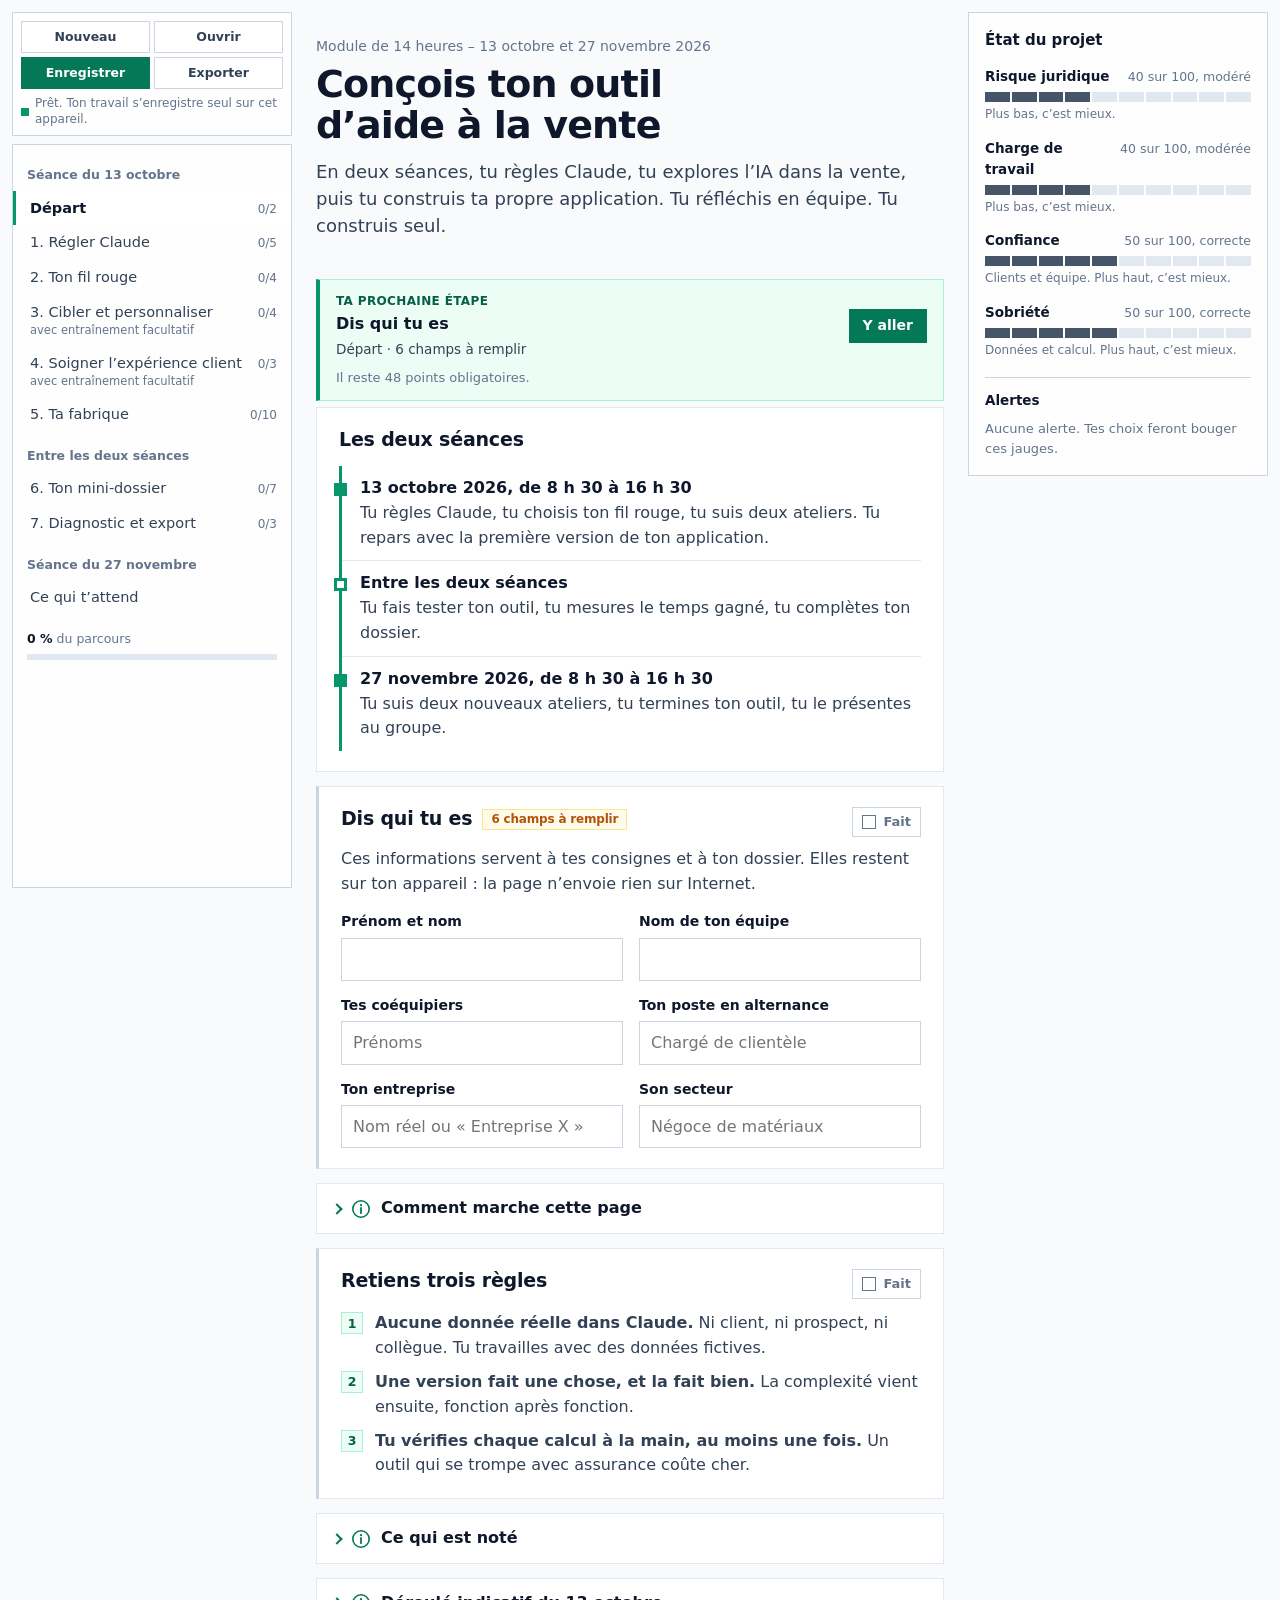
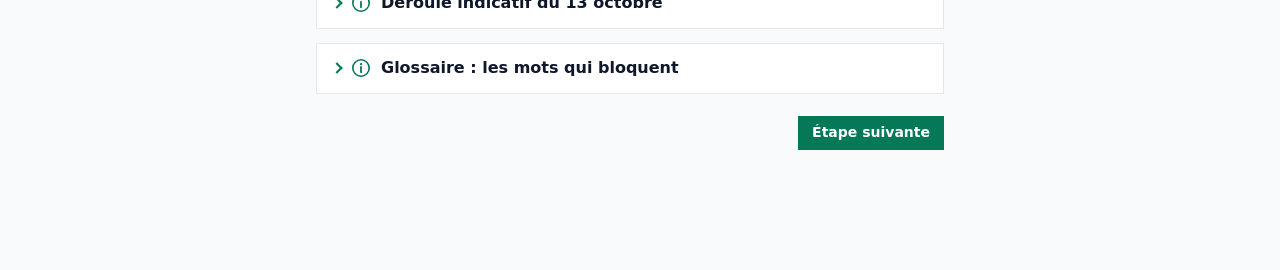
==== atelier-ia-vente/index.html @ 447a0944 "Atelier IA et vente : envoi par e-mail prérempli, dates et remise réglables Co-Authored-By: Claude S" ====
<!DOCTYPE html>
<html lang="fr">
<head>
<meta charset="utf-8">
<meta name="viewport" content="width=device-width, initial-scale=1">
<title>Atelier IA et vente</title>
<meta name="description" content="Parcours guidé de 14 heures : régler Claude, explorer l'IA dans la vente, concevoir son outil d'aide à la vente et son mini-dossier.">
<meta name="robots" content="noindex">
<style>
:root{
  --fond:#F8FAFC; --carte:#FFFFFF; --encre:#0F172A; --texte:#334155; --discret:#64748B;
  --trait:#E2E8F0; --trait-fort:#CBD5E1; --creux:#F1F5F9;
  --accent:#059669; --accent-fonce:#047857; --accent-nuit:#065F46; --accent-pale:#ECFDF5; --accent-trait:#A7F3D0;
  --rouge:#B91C1C; --rouge-pale:#FEF2F2; --rouge-trait:#FECACA;
  --ambre:#B45309; --ambre-pale:#FFFBEB; --ambre-trait:#FDE68A;
  --sans:"Avenir Next","Segoe UI Variable Text","Segoe UI",system-ui,-apple-system,Roboto,"Helvetica Neue",Arial,sans-serif;
  --mono:ui-monospace,"SF Mono","Cascadia Mono",Menlo,Consolas,"Liberation Mono",monospace;
  --nav:280px; --etat:300px;
}
*,*::before,*::after{box-sizing:border-box}
html{-webkit-text-size-adjust:100%;scroll-behavior:auto}
body{margin:0;background:var(--fond);color:var(--texte);font-family:var(--sans);font-size:16px;line-height:1.55}
h1,h2,h3,h4,p,ul,ol,figure{margin:0}
ul,ol{padding:0;list-style:none}
a{color:var(--accent-fonce);text-underline-offset:3px}
a:hover{color:var(--accent-nuit)}
button,input,textarea,select{font:inherit;color:inherit}
:focus-visible{outline:2px solid var(--encre);outline-offset:2px}
[hidden]{display:none!important}

/* Panneaux flottants */
.flottant{background:rgba(255,255,255,.78);-webkit-backdrop-filter:blur(14px) saturate(1.2);backdrop-filter:blur(14px) saturate(1.2);border:1px solid var(--trait-fort)}

/* Barre d'actions, en haut à gauche */
.colonne{position:fixed;z-index:40;top:12px;left:12px;bottom:12px;width:var(--nav);display:flex;flex-direction:column;gap:8px}
.barre{padding:8px}
.barre-actions{display:grid;grid-template-columns:1fr 1fr;gap:4px}
.barre-actions button{height:32px;padding:0 6px;font-size:12.5px;font-weight:600;background:var(--carte);border:1px solid var(--trait-fort);cursor:pointer;white-space:nowrap}
.barre-actions button:hover{border-color:var(--accent);color:var(--accent-nuit)}
.barre-actions button.plein{background:var(--accent-fonce);border-color:var(--accent-fonce);color:#fff}
.barre-actions button.plein:hover{background:var(--accent-nuit);color:#fff}
.barre-etat{display:flex;align-items:center;gap:6px;margin-top:7px;font-size:12px;color:var(--discret);line-height:1.3}
.barre-etat i{flex:none;width:8px;height:8px;background:var(--accent)}
.barre-etat.alerte i{background:var(--ambre)}
.barre-mobile{display:none}

/* Navigation */
.nav{flex:1;min-height:0;overflow:auto;padding:6px 0 12px}
.nav h2{font-size:12.5px;font-weight:600;color:var(--discret);padding:14px 14px 6px}
.nav a{display:flex;align-items:baseline;gap:8px;padding:8px 14px;color:var(--texte);text-decoration:none;font-size:14.5px;line-height:1.3;border-left:3px solid transparent}
.nav a:hover{background:rgba(255,255,255,.9)}
.nav a[aria-current="page"]{background:var(--carte);border-left-color:var(--accent);color:var(--encre);font-weight:600}
.nav a span{flex:1}
.nav a small{flex:none;font-size:12px;color:var(--discret);font-weight:400;font-variant-numeric:tabular-nums}
.nav a.complet small{color:var(--accent-fonce);font-weight:600}
.nav-global{margin:14px 14px 0;font-size:12.5px;color:var(--discret)}
.nav-global b{color:var(--encre)}
.filet{height:6px;background:var(--trait);margin-top:6px}
.filet i{display:block;height:100%;background:var(--accent)}

/* Zone principale */
main{margin:0 calc(var(--etat) + 36px) 0 calc(var(--nav) + 36px);padding:28px 0 120px;min-height:100vh}
.page{max-width:760px;margin:0 auto}
.tete{padding:8px 0 22px}
.tete .seance{font-size:14px;color:var(--discret)}
.tete h1{font-size:clamp(28px,3.4vw,38px);line-height:1.08;letter-spacing:-.022em;font-weight:700;color:var(--encre);margin:6px 0 12px;text-wrap:balance}
.tete .chapo{font-size:18px;line-height:1.5;color:var(--texte);max-width:62ch}

.bloc{background:var(--carte);border:1px solid var(--trait);padding:20px 22px;margin-bottom:14px}
.bloc h2{font-size:19px;line-height:1.25;color:var(--encre);font-weight:650;letter-spacing:-.01em}
.bloc h3{font-size:15.5px;color:var(--encre);font-weight:650;margin-top:18px}
.bloc p{margin-top:10px;max-width:68ch}
.bloc p:first-child{margin-top:0}
.bloc ul.tirets{margin-top:10px}
.bloc ul.tirets li{position:relative;padding-left:22px;margin-top:5px;max-width:66ch}
.bloc ul.tirets li::before{content:"–";position:absolute;left:4px;color:var(--accent-fonce);font-weight:700}
.bloc ol.pas{counter-reset:pas;margin-top:12px}
.bloc ol.pas>li{counter-increment:pas;position:relative;padding-left:34px;margin-top:9px;max-width:66ch}
.bloc ol.pas>li::before{content:counter(pas);position:absolute;left:0;top:1px;width:22px;height:22px;display:grid;place-items:center;font-size:12.5px;font-weight:700;color:var(--accent-nuit);background:var(--accent-pale);border:1px solid var(--accent-trait)}
.note{font-size:14px;color:var(--discret)}
.duree{font-size:13px;color:var(--discret);font-weight:400;margin-left:8px;white-space:nowrap}

/* Étape à cocher */
.etape{border-left:3px solid var(--trait-fort)}
.etape.faite{border-left-color:var(--accent)}
.etape-tete{display:flex;align-items:flex-start;gap:14px;justify-content:space-between}
.fait{flex:none;display:inline-flex;align-items:center;gap:7px;font-size:13px;font-weight:600;color:var(--discret);cursor:pointer;user-select:none;padding:4px 9px;border:1px solid var(--trait-fort);background:var(--carte)}
.fait input{appearance:none;-webkit-appearance:none;width:14px;height:14px;margin:0;border:1.5px solid var(--discret);background:#fff;display:grid;place-items:center;cursor:pointer}
.fait input:checked{background:var(--accent-fonce);border-color:var(--accent-fonce)}
.fait input:checked::after{content:"";width:8px;height:4px;border-left:2px solid #fff;border-bottom:2px solid #fff;transform:rotate(-45deg) translateY(-1px)}
.etape.faite .fait{color:var(--accent-nuit);border-color:var(--accent-trait);background:var(--accent-pale)}

/* Repère */
.repere{background:var(--accent-pale);border:1px solid var(--accent-trait);border-left:3px solid var(--accent)}
.repere h2{font-size:16.5px}
.repere .verif{font-size:13px;color:var(--accent-nuit);margin-top:12px}
.sources{margin-top:12px;font-size:14px}
.sources li{margin-top:4px;padding-left:22px;position:relative}
.sources li::before{content:"↗";position:absolute;left:3px;color:var(--accent-fonce)}

/* Champs */
.champs{display:grid;grid-template-columns:1fr 1fr;gap:14px 16px;margin-top:14px}
.champ{display:flex;flex-direction:column;gap:5px;min-width:0}
.champ.large{grid-column:1/-1}
.champ>span.l{font-size:14px;font-weight:600;color:var(--encre)}
.champ>span.l em{font-style:normal;font-weight:400;color:var(--discret)}
.champ .aide{font-size:13px;color:var(--discret);line-height:1.4}
.champ input[type=text],.champ input[type=number],.champ input[type=date],.champ textarea,.champ select{width:100%;padding:9px 11px;border:1px solid var(--trait-fort);background:#fff;border-radius:0;line-height:1.45}
.champ textarea{resize:vertical;min-height:72px}
.champ input:focus,.champ textarea:focus,.champ select:focus{outline:2px solid var(--accent);outline-offset:0;border-color:var(--accent)}
.coches{display:grid;gap:6px;margin-top:12px}
.coche{display:flex;gap:10px;align-items:flex-start;font-size:15px;cursor:pointer}
.coche input{margin:4px 0 0;width:16px;height:16px;accent-color:var(--accent-fonce);flex:none}

/* Consigne à copier */
.consigne{margin-top:14px;border:1px solid var(--trait-fort);background:var(--creux)}
.consigne-tete{display:flex;align-items:center;justify-content:space-between;gap:12px;padding:8px 8px 8px 14px;border-bottom:1px solid var(--trait-fort);background:#fff}
.consigne-tete b{font-size:14px;color:var(--encre)}
.consigne pre{margin:0;padding:14px;font-family:var(--mono);font-size:13px;line-height:1.55;white-space:pre-wrap;overflow-wrap:anywhere;max-height:420px;overflow:auto;color:var(--encre)}
.consigne pre .vide{color:var(--ambre);background:var(--ambre-pale)}

.btn{display:inline-flex;align-items:center;justify-content:center;gap:6px;height:34px;padding:0 13px;font-size:14px;font-weight:600;background:var(--carte);border:1px solid var(--trait-fort);cursor:pointer;text-decoration:none;color:var(--encre);white-space:nowrap}
.btn:hover{border-color:var(--accent);color:var(--accent-nuit)}
.btn.plein{background:var(--accent-fonce);border-color:var(--accent-fonce);color:#fff}
.btn.plein:hover{background:var(--accent-nuit);color:#fff}
.btn.ok{background:var(--accent-pale);border-color:var(--accent);color:var(--accent-nuit)}
.actions{display:flex;flex-wrap:wrap;gap:8px;margin-top:14px}

/* Décision */
.decision{border-top:3px solid var(--encre)}
.decision .q{font-size:19px;font-weight:650;color:var(--encre);line-height:1.25;letter-spacing:-.01em}
.decision .genre{font-size:13px;color:var(--discret);margin-bottom:4px}
.options{display:grid;gap:8px;margin-top:14px}
.option{display:flex;gap:11px;align-items:flex-start;padding:12px 14px;border:1px solid var(--trait-fort);background:#fff;cursor:pointer}
.option:hover{border-color:var(--accent)}
.option input{margin:4px 0 0;accent-color:var(--accent-fonce);width:16px;height:16px;flex:none}
.option.choisi{border-color:var(--accent);background:var(--accent-pale);box-shadow:inset 3px 0 0 var(--accent)}
.suite{margin-top:14px;padding:12px 14px;background:var(--creux);border-left:3px solid var(--encre)}
.suite.grave{background:var(--rouge-pale);border-left-color:var(--rouge);color:#7F1D1D}
.effets{display:flex;flex-wrap:wrap;gap:6px;margin-top:10px}
.effet{font-size:12.5px;font-weight:600;padding:2px 8px;border:1px solid var(--trait-fort);background:#fff;font-variant-numeric:tabular-nums}
.effet.bon{border-color:var(--accent-trait);color:var(--accent-nuit);background:var(--accent-pale)}
.effet.mauvais{border-color:var(--rouge-trait);color:var(--rouge);background:var(--rouge-pale)}

/* Scène */
.scene{background:var(--encre);border-color:var(--encre);color:#CBD5E1}
.scene .genre{font-size:13px;color:#94A3B8}
.scene h2{color:#fff;font-size:21px;margin-top:2px}
.scene p{color:#E2E8F0;font-size:16.5px}
.scene .reps{display:grid;gap:8px;margin-top:16px}
.scene .rep{text-align:left;padding:11px 14px;background:transparent;border:1px solid #475569;color:#F1F5F9;cursor:pointer;line-height:1.4}
.scene .rep:hover{border-color:#6EE7B7}
.scene .rep.choisi{background:var(--accent-fonce);border-color:var(--accent-fonce);color:#fff}
.scene .suite{background:#1E293B;border-left-color:#6EE7B7;color:#E2E8F0}
.scene .effet{background:#1E293B;border-color:#475569;color:#E2E8F0}
.scene .effet.bon{color:#6EE7B7;border-color:#065F46;background:#1E293B}
.scene .effet.mauvais{color:#FCA5A5;border-color:#7F1D1D;background:#1E293B}
.scene .verrou{color:#94A3B8;font-size:15px}
.scene .champ>span.l{color:#fff}
.scene .champ textarea{background:#fff;color:var(--encre)}
.scene :focus-visible{outline-color:#6EE7B7}

/* Schéma */
.schema{margin-top:14px;border:1px solid var(--trait-fort);background:#fff}
.schema svg{display:block;width:100%;height:auto;background:var(--fond)}
.schema img{display:block;width:100%;height:auto;border-top:1px solid var(--trait-fort)}
.schema figcaption{padding:12px 14px;border-top:1px solid var(--trait-fort);font-size:14.5px}
.schema figcaption ol{counter-reset:leg}
.schema figcaption li{counter-increment:leg;position:relative;padding-left:30px;margin-top:5px}
.schema figcaption li::before{content:counter(leg);position:absolute;left:0;top:1px;width:20px;height:20px;border-radius:50%;display:grid;place-items:center;background:var(--accent-fonce);color:#fff;font-size:12px;font-weight:700}
.schema figcaption .note{margin-top:9px}

/* Tableaux */
.tab{width:100%;border-collapse:collapse;margin-top:14px;font-size:14px}
.tab th{text-align:left;font-weight:600;color:var(--encre);padding:7px 8px;border-bottom:2px solid var(--encre);vertical-align:bottom;line-height:1.25}
.tab td{padding:6px 6px;border-bottom:1px solid var(--trait);vertical-align:top}
.tab td input,.tab td textarea,.tab td select{width:100%;padding:7px 8px;border:1px solid var(--trait-fort);background:#fff;border-radius:0;font-size:14px;line-height:1.4}
.tab td textarea{resize:vertical;min-height:54px}
.tab.donnees{font-family:var(--mono);font-size:12px}
.tab.donnees th{font-weight:600;border-bottom-width:1px}
.defile{overflow-x:auto}

/* Idées */
.idees{display:grid;grid-template-columns:1fr 1fr;gap:10px;margin-top:14px}
.idee{border:1px solid var(--trait-fort);padding:14px;background:#fff;display:flex;flex-direction:column;gap:6px}
.idee.choisie{border-color:var(--accent);box-shadow:inset 0 3px 0 var(--accent)}
.idee .fam{font-size:12.5px;color:var(--discret)}
.idee h3{margin:0;font-size:16px}
.idee p{margin:0;font-size:14px;line-height:1.45}
.idee .niv{display:flex;gap:3px;align-items:center;font-size:12.5px;color:var(--discret)}
.idee .niv i{width:14px;height:6px;background:var(--trait)}
.idee .niv i.on{background:var(--accent)}
.idee .btn{align-self:flex-start;margin-top:auto}

/* Parcours des deux séances */
.parcours{margin-top:14px;border-left:3px solid var(--accent)}
.parcours li{padding:10px 0 10px 18px;border-bottom:1px solid var(--trait);position:relative}
.parcours li:last-child{border-bottom:0}
.parcours li::before{content:"";position:absolute;left:-8px;top:17px;width:13px;height:13px;background:var(--accent)}
.parcours li.entre::before{background:#fff;border:3px solid var(--accent)}
.parcours b{display:block;color:var(--encre)}

/* Résultats chiffrés */
.resultats{display:grid;grid-template-columns:repeat(3,1fr);gap:0;margin-top:14px;border:1px solid var(--trait-fort)}
.resultats div{padding:12px 14px;border-right:1px solid var(--trait);border-bottom:1px solid var(--trait);background:#fff}
.resultats div:nth-child(3n){border-right:0}
.resultats dt{font-size:13px;color:var(--discret);line-height:1.3}
.resultats dd{margin:4px 0 0;font-size:22px;font-weight:700;color:var(--encre);letter-spacing:-.01em;font-variant-numeric:tabular-nums}
.resultats dd.neg{color:var(--rouge)}
.resultats dd small{font-size:13px;font-weight:400;color:var(--discret)}

/* État du projet */
.etat{position:fixed;z-index:30;top:12px;right:12px;width:var(--etat);max-height:calc(100vh - 24px);overflow:auto;padding:16px}
.etat h2{font-size:15px;color:var(--encre);font-weight:700;display:flex;justify-content:space-between;align-items:center}
.etat h2 button{display:none}
.jauge{margin-top:14px}
.jauge-l{display:flex;justify-content:space-between;align-items:baseline;gap:8px;font-size:13.5px}
.jauge-l b{color:var(--encre);font-weight:650}
.jauge-l span{color:var(--discret);font-size:12.5px;font-variant-numeric:tabular-nums;white-space:nowrap}
.seg{display:grid;grid-template-columns:repeat(10,1fr);gap:2px;margin-top:5px}
.seg i{height:10px;background:var(--trait)}
.seg.vert i.on{background:var(--accent)}
.seg.neutre i.on{background:#475569}
.seg.ambre i.on{background:#D97706}
.seg.rouge i.on{background:var(--rouge)}
.jauge small{display:block;font-size:12px;color:var(--discret);margin-top:3px}
.etat h3{font-size:13.5px;color:var(--encre);margin-top:18px;padding-top:12px;border-top:1px solid var(--trait-fort)}
.alertes{margin-top:8px;display:grid;gap:6px}
.alerte{display:block;font-size:13px;line-height:1.4;padding:8px 10px;border:1px solid var(--trait-fort);border-left-width:3px;background:#fff;text-decoration:none;color:var(--texte)}
.alerte.rouge{border-color:var(--rouge-trait);border-left-color:var(--rouge);background:var(--rouge-pale);color:#7F1D1D}
.alerte.orange{border-color:var(--ambre-trait);border-left-color:var(--ambre);background:var(--ambre-pale);color:#78350F}
.alerte.info{border-left-color:var(--discret)}
a.alerte:hover{border-color:var(--encre)}
.calme{font-size:13px;color:var(--discret);margin-top:8px}
.bouton-etat{display:none}

/* Pied de chapitre */
.pied{display:flex;justify-content:space-between;gap:10px;margin-top:22px}

/* Rappel, message bref, dialogue */
.rappel{position:fixed;z-index:50;left:50%;bottom:16px;transform:translateX(-50%);width:min(620px,calc(100vw - 24px));padding:12px 14px;display:flex;gap:12px;align-items:center;justify-content:space-between;border-color:var(--ambre);font-size:14.5px;color:var(--encre)}
.rappel div{display:flex;gap:6px;flex:none}
.bref{position:fixed;z-index:60;left:50%;bottom:76px;transform:translateX(-50%);background:var(--encre);color:#fff;padding:8px 14px;font-size:14px;font-weight:600}
dialog{border:1px solid var(--encre);padding:0;width:min(480px,calc(100vw - 32px));border-radius:0;color:var(--texte)}
dialog::backdrop{background:rgba(15,23,42,.45);-webkit-backdrop-filter:blur(3px);backdrop-filter:blur(3px)}
dialog form{padding:22px}
dialog h2{font-size:19px;color:var(--encre)}
dialog p{margin-top:10px}
dialog .actions{justify-content:flex-end;margin-top:20px}

/* Aperçu du dossier */
.dossier{background:#fff;color:var(--encre);font-size:14.5px;line-height:1.5}
.dossier .couv{border-bottom:3px solid var(--encre);padding-bottom:14px;margin-bottom:18px}
.dossier .couv h1{font-size:26px;line-height:1.15;letter-spacing:-.015em;margin:4px 0 8px}
.dossier .couv p{margin:2px 0;color:var(--texte)}
.dossier h2{font-size:17px;margin:22px 0 8px;padding-top:10px;border-top:1px solid var(--trait-fort);color:var(--encre)}
.dossier h3{font-size:14.5px;margin:12px 0 2px;color:var(--encre)}
.dossier p{margin:3px 0;max-width:none;white-space:pre-wrap;overflow-wrap:anywhere}
.dossier .vide{color:var(--ambre);font-style:italic}
.dossier dl{margin:6px 0;display:grid;grid-template-columns:minmax(150px,32%) 1fr;gap:3px 14px}
.dossier dt{color:var(--discret)}
.dossier dd{margin:0;white-space:pre-wrap;overflow-wrap:anywhere}
.dossier table{width:100%;border-collapse:collapse;margin:8px 0;font-size:13.5px}
.dossier th,.dossier td{border:1px solid var(--trait-fort);padding:5px 7px;text-align:left;vertical-align:top;white-space:pre-wrap}
.dossier th{background:var(--creux)}
.dossier .jauges{break-inside:avoid}
.dossier .jg{display:grid;grid-template-columns:150px 1fr 110px;gap:10px;align-items:center;margin:4px 0}
.dossier .jg .seg{margin:0}
.dossier ul{margin:6px 0}
.dossier ul li{padding-left:18px;position:relative;margin:3px 0}
.dossier ul li::before{content:"–";position:absolute;left:2px}
.dossier pre{font-family:var(--mono);font-size:12px;white-space:pre-wrap;overflow-wrap:anywhere;background:var(--creux);padding:10px;margin:6px 0;border:1px solid var(--trait)}
#impression{display:none}

/* Écrans moyens : l'état devient un volet */
@media (max-width:1239px){
  main{margin-right:24px}
  .etat{display:none;box-shadow:0 12px 40px rgba(15,23,42,.18)}
  .etat.ouvert{display:block}
  .etat h2 button{display:inline-flex}
  .bouton-etat{display:flex;position:fixed;z-index:29;right:12px;top:12px;align-items:center;gap:8px;height:40px;padding:0 12px;font-size:13.5px;font-weight:600;cursor:pointer;color:var(--encre)}
  .bouton-etat .pastilles{display:flex;gap:3px}
  .bouton-etat .pastilles i{width:8px;height:14px;background:var(--accent)}
  .bouton-etat .pastilles i.neutre{background:#475569}
  .bouton-etat .pastilles i.ambre{background:#D97706}
  .bouton-etat .pastilles i.rouge{background:var(--rouge)}
  .page{padding-top:44px}
}
/* Petits écrans : la navigation devient un volet */
@media (max-width:899px){
  main{margin:0;padding:112px 16px 120px}
  .page{padding-top:0}
  .colonne{top:0;left:0;right:0;bottom:auto;width:auto;gap:0}
  .barre{border-width:0 0 1px;padding:8px 12px}
  .barre-actions{grid-template-columns:repeat(4,1fr)}
  .barre-mobile{display:flex;gap:4px;margin-top:6px}
  .barre-mobile button{flex:1;height:32px;font-size:13px;font-weight:600;background:var(--carte);border:1px solid var(--trait-fort);cursor:pointer}
  .barre-etat{display:none}
  .bouton-etat{display:none}
  .nav{display:none;position:fixed;top:87px;left:0;right:0;bottom:0;border-width:0;background:rgba(255,255,255,.97)}
  .nav.ouvert{display:block}
  .etat{top:87px;right:0;left:0;width:auto;max-height:calc(100vh - 87px);border-width:0 0 1px;background:rgba(255,255,255,.97)}
  .champs,.idees{grid-template-columns:1fr}
  .resultats{grid-template-columns:1fr 1fr}
  .resultats div:nth-child(3n){border-right:1px solid var(--trait)}
  .resultats div:nth-child(2n){border-right:0}
  .bloc{padding:16px}
  .etape-tete{flex-direction:column;gap:10px}
  .tab.large-mobile{min-width:640px}
}
@media (prefers-reduced-motion:no-preference){
  .btn,.option,.rep,.nav a{transition:border-color .12s,background-color .12s}
}

/* Impression : seul le dossier sort */
@page{size:A4;margin:16mm 15mm}
@media print{
  html,body{background:#fff}
  body>*:not(#impression){display:none!important}
  #impression{display:block}
  .dossier{font-size:10.5pt}
  .dossier h2{break-after:avoid}
  .dossier h3{break-after:avoid}
  .dossier table,.dossier .jg,.dossier dl>*{break-inside:avoid}
  .seg i,.dossier th{-webkit-print-color-adjust:exact;print-color-adjust:exact}
}

/* Dépôt de fichiers */
.depot{display:flex;flex-direction:column;align-items:center;justify-content:center;gap:4px;margin-top:14px;padding:26px 16px;border:2px dashed var(--accent-trait);background:var(--accent-pale);color:var(--accent-nuit);text-align:center;cursor:pointer}
.depot span{font-size:14px;color:var(--texte)}
.depot:hover,.depot:focus-visible,.depot.survol{border-color:var(--accent);background:#D1FAE5;outline:none}
.depot-resultat{margin-top:12px}
.depot-bilan{margin:0 0 8px}
.alerte-depot{margin:8px 0;padding:9px 12px;border:1px solid var(--ambre-trait);background:var(--ambre-pale);color:var(--ambre);font-weight:600;font-size:14px}
#depose{position:fixed;inset:0;z-index:70;display:flex;align-items:center;justify-content:center;background:rgba(248,250,252,.78);-webkit-backdrop-filter:blur(4px);backdrop-filter:blur(4px);pointer-events:none}
#depose[hidden]{display:none}
#depose>div{display:flex;flex-direction:column;gap:6px;text-align:center;padding:34px 40px;border:2px dashed var(--accent);background:#fff;box-shadow:0 12px 36px rgba(15,23,42,.14);max-width:90vw}
#depose b{font-size:20px;color:var(--accent-nuit)}
#depose span{color:var(--texte)}
@media print{#depose,.depot,.depot-resultat{display:none!important}}
.idee .actions{margin-top:auto}
.idee .actions .btn{margin-top:0}
.idee .btn[disabled]{opacity:1;cursor:default}

/* Obligatoire et facultatif */
.statut{display:inline-block;margin-left:10px;padding:2px 8px;border:1px solid;font-size:12px;font-weight:700;letter-spacing:.01em;white-space:nowrap;vertical-align:middle}
.statut.obligatoire{background:var(--accent-pale);border-color:var(--accent-trait);color:var(--accent-nuit)}
.statut.facultatif{background:var(--creux);border-color:var(--trait-fort);color:var(--discret)}
.partie{margin-top:22px;padding:12px 16px;border-left:4px solid}
.partie h2{margin:6px 0 4px;font-size:19px}
.partie p{margin:0}
.partie .statut{margin-left:0}
.partie.obligatoire{border-color:var(--accent);background:var(--accent-pale)}
.partie.facultatif{border-color:var(--trait-fort);background:var(--creux)}
.bloc.entrainement{border-style:dashed}
@media print{.statut,.partie{display:none!important}}

/* Aide repliable */
details.aide{padding:0}
details.aide>summary{display:flex;align-items:center;gap:10px;padding:12px 16px;cursor:pointer;list-style:none;font-weight:700;font-size:16px;color:var(--encre)}
details.aide>summary::-webkit-details-marker{display:none}
details.aide>summary::before{content:"";flex:none;width:8px;height:8px;border-right:2px solid var(--accent-fonce);border-bottom:2px solid var(--accent-fonce);transform:rotate(-45deg);transition:transform .12s}
details.aide[open]>summary::before{transform:rotate(45deg)}
details.aide>summary:hover{background:var(--creux)}
details.aide>summary:focus-visible{outline:2px solid var(--accent);outline-offset:-2px}
.aide-corps{padding:2px 16px 16px}
.aide-corps>:first-child{margin-top:0}
details.aide-schema{margin-top:14px;border:1px solid var(--trait-fort);background:#fff}
details.aide-schema>summary{font-size:15px}
details.aide-schema .schema{margin:0;padding:0 16px 16px}

details.aide .picto{flex:none;color:var(--accent-fonce)}
@media print{details.aide .picto{display:none}}

/* Prochaine étape, compteurs, glossaire, étiquette de menu */
.prochaine{display:flex;flex-wrap:wrap;align-items:center;gap:8px 16px;margin:18px 0 6px;padding:12px 16px;border:1px solid var(--accent-trait);border-left:4px solid var(--accent);background:var(--accent-pale)}
.prochaine>div{flex:1 1 280px;display:flex;flex-direction:column;gap:2px;min-width:0}
.prochaine .lib{font-size:12px;font-weight:700;letter-spacing:.03em;text-transform:uppercase;color:var(--accent-nuit)}
.prochaine b{font-size:16px;color:var(--encre);overflow-wrap:anywhere}
.prochaine .ou{font-size:13.5px;color:var(--texte)}
.prochaine .reste{flex-basis:100%;font-size:13px;color:var(--discret)}
.prochaine:empty{display:none}
.compteur{display:inline-block;margin-left:10px;padding:2px 8px;border:1px solid;font-size:12px;font-weight:700;white-space:nowrap;vertical-align:middle}
.compteur.reste{color:var(--ambre);background:var(--ambre-pale);border-color:var(--ambre-trait)}
.compteur.ok{color:var(--accent-nuit);background:var(--accent-pale);border-color:var(--accent-trait)}
.glossaire{margin:0}
.glossaire dt{margin-top:12px;font-weight:700;color:var(--encre)}
.glossaire dt:first-child{margin-top:0}
.glossaire dd{margin:2px 0 0}
.nav-tag{display:block;margin-top:1px;font-style:normal;font-size:11.5px;font-weight:400;color:var(--discret)}
.etape,.decision,.scene,[data-champ]{scroll-margin-top:24px}
@keyframes clignote{from{background:var(--accent-pale)}to{background:transparent}}
.flash{animation:clignote 1.6s ease-out}
@media (prefers-reduced-motion:reduce){.flash{animation:none}}
@media print{.prochaine,.compteur{display:none!important}}

</style>
</head>
<body>

<div class="colonne">
<div class="barre flottant" role="toolbar" aria-label="Fichier de projet">
  <div class="barre-actions">
    <button type="button" data-action="nouveau" title="Nouveau projet (Alt + N)">Nouveau</button>
    <button type="button" data-action="ouvrir" title="Ouvrir un fichier de projet (Alt + O)">Ouvrir</button>
    <button type="button" data-action="enregistrer" class="plein" title="Enregistrer le fichier de projet (Ctrl + S ou ⌘ S)">Enregistrer</button>
    <button type="button" data-action="exporter" title="Exporter le dossier en PDF (Ctrl + E ou ⌘ E)">Exporter</button>
  </div>
  <div class="barre-etat" id="barre-etat" aria-live="polite"><i></i><span>Prêt</span></div>
  <div class="barre-mobile">
    <button type="button" data-action="volet-nav" aria-controls="nav" aria-expanded="false">Étapes</button>
    <button type="button" data-action="volet-etat" aria-controls="etat" aria-expanded="false">État du projet</button>
  </div>
</div>

<nav class="nav flottant" id="nav" aria-label="Étapes du parcours"></nav>
</div>

<main id="main" tabindex="-1"><div class="page" id="page"></div></main>

<button type="button" class="bouton-etat flottant" data-action="volet-etat" aria-controls="etat" aria-expanded="false">
  <span class="pastilles" id="pastilles"></span>État du projet
</button>
<aside class="etat flottant" id="etat" aria-label="État du projet"></aside>

<div class="rappel flottant" id="rappel" hidden role="status">
  <span id="rappel-texte">Enregistre ton fichier de projet avant de fermer. Le navigateur peut tout perdre.</span>
  <div>
    <button type="button" class="btn plein" data-action="enregistrer">Enregistrer</button>
    <button type="button" class="btn" data-action="copie-faite" id="rappel-fait" hidden>Copie faite</button>
    <button type="button" class="btn" data-action="plus-tard">Plus tard</button>
  </div>
</div>
<div class="bref" id="bref" hidden role="status"></div>

<dialog id="dlg" aria-labelledby="dlg-t">
  <form method="dialog">
    <h2 id="dlg-t"></h2>
    <p id="dlg-p"></p>
    <div class="actions">
      <button class="btn" value="non" id="dlg-non">Annuler</button>
      <button class="btn plein" value="oui" id="dlg-oui">Continuer</button>
    </div>
  </form>
</dialog>

<input type="file" id="fichier" accept=".json,application/json" hidden>
<input type="file" id="fichier-donnees" accept=".csv,.txt,.xlsx,.xls" hidden>
<div id="depose" hidden aria-hidden="true"><div><b>Dépose ton fichier de projet</b><span>Il remplace le travail affiché, après confirmation.</span></div></div>
<div id="impression" class="dossier"></div>

<script>
(function () {
'use strict';
/* ───────── Données du parcours ───────── */
const APP = { id: 'atelier-ia-vente', version: 1 };
const CLE = 'atelier-ia-vente-v1';

/* ───────── RÉGLAGES DE LA SESSION : seul bloc à modifier chaque année ─────────
   Dates au format AAAA-MM-JJ. Tous les textes de l'application s'en déduisent.
   remise : 'e-mail' (bouton qui ouvre la messagerie) ou 'LMS' (l'étudiant dépose le PDF sur la plateforme).
   Attention : les repères juridiques datés (articles, calendriers, règlements) ne se mettent pas à jour tout seuls.
   Relis-les, puis change verifieLe. */
const CONFIG = {
  seance1: '2026-10-13',
  seance2: '2026-11-27',
  horaire: '8 h 30 à 16 h 30',
  verifieLe: '2026-10-12',
  formateurMail: 'pierrick.briand@gmail.com',
  remise: 'e-mail',
  module: 'Stratégies avancées d\'utilisation de l\'IA dans les métiers de la vente'
};
const MOIS_CFG = ['janvier', 'février', 'mars', 'avril', 'mai', 'juin', 'juillet', 'août', 'septembre', 'octobre', 'novembre', 'décembre'];
const dCfg = iso => { const [a, m, j] = iso.split('-').map(Number); return { a, m: m - 1, j }; };
const jourCfg = j => (j === 1 ? '1er' : String(j));
const dJM = iso => { const d = dCfg(iso); return jourCfg(d.j) + ' ' + MOIS_CFG[d.m]; };
const dLong = iso => { const d = dCfg(iso); return jourCfg(d.j) + ' ' + MOIS_CFG[d.m] + ' ' + d.a; };
const decaler = (iso, jours) => { const d = dCfg(iso); return new Date(Date.UTC(d.a, d.m, d.j + jours)); };
const dJMdepuis = (iso, jours) => { const d = decaler(iso, jours); return jourCfg(d.getUTCDate()) + ' ' + MOIS_CFG[d.getUTCMonth()]; };
const S1 = dJM(CONFIG.seance1), S2 = dJM(CONFIG.seance2);
const S1L = dLong(CONFIG.seance1), S2L = dLong(CONFIG.seance2);
const PAR_MAIL = CONFIG.remise !== 'LMS';
const VERIFIE_LE = dLong(CONFIG.verifieLe);

const SOURCES = {
  ia_ce: { t: `Commission européenne – Législation sur l'IA et calendrier d'application`, u: 'https://digital-strategy.ec.europa.eu/fr/policies/regulatory-framework-ai' },
  ia_texte: { t: `Règlement (UE) 2024/1689 sur l'intelligence artificielle – texte officiel`, u: 'https://eur-lex.europa.eu/legal-content/FR/TXT/?uri=OJ:L_202401689' },
  ia_omnibus: { t: `Règlement (UE) 2026/1744 – calendrier modifié`, u: 'https://eur-lex.europa.eu/legal-content/FR/TXT/?uri=OJ:L_202601744' },
  cnil_profilage: { t: `CNIL – Profilage et décision entièrement automatisée`, u: 'https://www.cnil.fr/fr/profilage-et-decision-entierement-automatisee' },
  cnil_prospection: { t: `CNIL – La prospection commerciale par courrier électronique, SMS-MMS et automate d'appel`, u: 'https://www.cnil.fr/fr/la-prospection-commerciale-par-courrier-electronique-sms-mms-et-automate-dappel' },
  cnil_tel: { t: `CNIL – La prospection commerciale par téléphone`, u: 'https://www.cnil.fr/fr/prospection-commerciale-par-telephone-hors-automate-dappel-quelles-sont-les-regles' },
  dgccrf: { t: `DGCCRF – Démarchage téléphonique : les règles pour les professionnels`, u: 'https://www.economie.gouv.fr/dgccrf/les-fiches-pratiques/demarchage-telephonique-professionnels-mettez-vous-en-conformite-avec-la-reglementation' },
  rgpd: { t: `CNIL – Texte du RGPD, article par article`, u: 'https://www.cnil.fr/fr/reglement-europeen-protection-donnees' },
  cnil_debut: { t: `CNIL – RGPD : par où commencer`, u: 'https://www.cnil.fr/fr/me-mettre-en-conformite/rgpd-par-ou-commencer' },
  cnil_ia: { t: `CNIL – Intelligence artificielle`, u: 'https://www.cnil.fr/fr/technologies/intelligence-artificielle-ia' },
  claude_limites: { t: `Aide de Claude – bien utiliser ses limites d'usage (en anglais)`, u: 'https://support.claude.com/en/articles/9797557' },
  cnil_reutilisation: { t: `CNIL – La réutilisation des données publiquement accessibles en ligne à des fins de démarchage commercial`, u: 'https://www.cnil.fr/fr/la-reutilisation-des-donnees-publiquement-accessibles-en-ligne-des-fins-de-demarchage-commercial' },
  cnil_generative: { t: `CNIL – Questions-réponses sur l'utilisation d'un système d'IA générative`, u: 'https://www.cnil.fr/fr/les-questions-reponses-de-la-cnil-sur-lutilisation-dun-systeme-dia-generative' },
  cnil_information: { t: `CNIL – Comment informer les personnes et assurer la transparence`, u: 'https://www.cnil.fr/fr/conformite-rgpd-information-des-personnes-et-transparence' },
  secret: { t: `Légifrance – Code de commerce, protection du secret des affaires (articles L151-1 et suivants)`, u: 'https://www.legifrance.gouv.fr/codes/section_lc/LEGITEXT000005634379/LEGISCTA000037266547/' },
  claude_projets: { t: `Aide de Claude – créer et gérer des projets (en anglais)`, u: 'https://support.claude.com/en/articles/9519177' }
};

const OUTILS = {
  calibrateur: 'https://pierrickbriand.github.io/Calibrateur-de-preferences-Claude/',
  entraineur: 'https://pierrickbriand.github.io/entraineur-de-prompt/'
};

const JAUGES = {
  risque:    { l: 'Risque juridique', base: 40, sens: -1, aide: 'Plus bas, c\'est mieux.', niv: ['faible', 'modéré', 'à surveiller', 'élevé'] },
  charge:    { l: 'Charge de travail', base: 40, sens: -1, aide: 'Plus bas, c\'est mieux.', niv: ['légère', 'modérée', 'à surveiller', 'lourde'] },
  confiance: { l: 'Confiance', base: 50, sens: 1, aide: 'Clients et équipe. Plus haut, c\'est mieux.', niv: ['solide', 'correcte', 'à surveiller', 'fragile'] },
  sobriete:  { l: 'Sobriété', base: 50, sens: 1, aide: 'Données et calcul. Plus haut, c\'est mieux.', niv: ['bonne', 'correcte', 'à surveiller', 'faible'] }
};

const DECISIONS = {
  donnees: {
    q: `Avec quelles données vas-tu travailler ?`,
    sources: ['cnil_debut', 'cnil_generative'],
    options: [
      { id: 'fictives', l: `Un jeu fictif, fourni par cette page ou fabriqué avec Claude`, e: { risque: -5 },
        suite: `Bon choix pour apprendre. Garde des colonnes réalistes : ton outil devra tenir face à de vraies données.` },
      { id: 'anonymes', l: `Un export réel de mon entreprise, anonymisé par mes soins, avec l'accord écrit de mon tuteur`, e: { risque: 5, charge: 5, confiance: 5 },
        suite: `Tes résultats seront plus crédibles. Supprimer les noms ne suffit pas toujours. Un compte se reconnaît à son secteur, à sa ville, à son chiffre d'affaires. Garde une trace de l'accord.` },
      { id: 'reelles', l: `Le fichier des comptes et des affaires, tel quel`, e: { risque: 35, confiance: -25, sobriete: -5 }, grave: true,
        suite: `Stop. Tu confies à un tiers les données de tes clients et les prix de ton entreprise. Change ce choix avant de continuer.` }
    ]
  },
  comptes: {
    q: `Quelles données ton outil utilise-t-il pour cibler les comptes ?`,
    sources: ['cnil_reutilisation', 'cnil_prospection'],
    options: [
      { id: 'entreprise', l: `Les données d'entreprise : secteur, taille, historique d'affaires avec nous`, e: { risque: -5, sobriete: 10 },
        suite: `Ces données décrivent des entreprises, pas des personnes. Ton ciblage reste simple à expliquer à un client.` },
      { id: 'signaux', l: `Les données d'entreprise, plus les signaux publics : presse, recrutements, appels d'offres, fonction des décideurs`, e: { risque: 5, charge: 5, sobriete: -5 },
        suite: `Tu repères mieux le bon moment. La fonction d'un décideur reste une donnée personnelle : informe-le dès le premier contact et laisse-le refuser.` },
      { id: 'tout', l: `Tout ce qui se trouve sur les décideurs : profils aspirés, vie privée, opinions, loisirs`, e: { risque: 25, charge: 10, confiance: -20, sobriete: -15 }, grave: true,
        suite: `Tu fiches des personnes sans objectif précis. Une donnée visible en ligne n'est pas libre d'usage pour autant.` }
    ]
  },
  qualif: {
    q: `Qui décide de poursuivre ou d'abandonner une affaire ?`,
    sources: ['cnil_profilage'],
    options: [
      { id: 'humain', l: `Le score éclaire. L'ingénieur d'affaires décide et note sa raison`, e: { charge: 5, confiance: 5 },
        suite: `Tu gardes la décision et tu laisses une trace. Tes raisons serviront à corriger le score.` },
      { id: 'seuil', l: `Le score écarte les affaires sous un seuil, sauf demande contraire de l'ingénieur d'affaires`, e: { risque: 5, charge: -5, confiance: -5 },
        suite: `Tu gagnes du temps sur les petites affaires. Vérifie chaque mois ce que le seuil a écarté.` },
      { id: 'seul', l: `Le score décide seul : une affaire mal notée n'est plus suivie`, e: { risque: 10, charge: -10, confiance: -15 }, grave: true,
        suite: `Un score apprend du passé. Il note mal les nouveaux clients et les nouveaux marchés, faute d'historique.` }
    ]
  },
  offre: {
    q: `Ton client t'envoie son cahier des charges. Qu'en fais-tu avec l'IA ?`,
    sources: ['secret', 'cnil_generative'],
    options: [
      { id: 'resume', l: `Je rédige un résumé sans nom, sans prix ni détail technique sensible, et je travaille dessus`, e: { risque: -5, charge: 5, sobriete: 5 },
        suite: `Tu perds une demi-heure et tu gardes la maîtrise. Ton résumé prouve aussi que tu as compris le besoin.` },
      { id: 'accord', l: `Je le charge dans l'outil d'IA validé par mon entreprise, après accord du client`, e: { charge: 5, confiance: 5 },
        suite: `Tu respectes l'engagement pris. Garde une trace écrite de l'accord et de l'outil utilisé.` },
      { id: 'tout', l: `Je le colle tel quel dans mon compte Claude personnel, pour gagner du temps`, e: { risque: 25, charge: -5, confiance: -20 }, grave: true,
        suite: `Tu transmets à un tiers un document que ton client t'a confié. Relis l'engagement de confidentialité signé par ton entreprise.` }
    ]
  },
  prix: {
    q: `Ton client demande une remise. Qui valide le prix proposé par l'IA ?`,
    sources: ['cnil_profilage'],
    options: [
      { id: 'humain', l: `L'IA calcule la marge et propose trois scénarios. L'ingénieur d'affaires choisit, dans sa délégation`, e: { confiance: 5, sobriete: 5 },
        suite: `Tu négocies avec des chiffres vérifiés. La décision reste dans les limites fixées par ta direction.` },
      { id: 'seuil', l: `L'IA accorde seule les remises jusqu'à 5 %. Au-delà, un responsable valide`, e: { charge: -5 },
        suite: `La règle est claire si tout le monde la connaît. Écris-la dans l'outil et teste ses cas limites.` },
      { id: 'auto', l: `L'IA fixe le prix et la remise de chaque client, sans validation`, e: { risque: 20, charge: -10, confiance: -15, sobriete: -5 }, grave: true,
        suite: `Personne ne peut expliquer pourquoi deux clients paient des prix différents. Ta marge dépend d'un calcul que tu ne contrôles pas.` }
    ]
  },
  reunions: {
    q: `Une IA transcrit tes réunions avec le client. Comment l'annonces-tu ?`,
    sources: ['cnil_information', 'ia_ce'],
    options: [
      { id: 'annonce', l: `Je l'annonce au début, j'explique l'usage et je coupe si quelqu'un refuse`, e: { risque: -5, confiance: 5 },
        suite: `Le client sait ce qui est conservé, et pourquoi. Tu gagnes un compte rendu fiable, que tu relis avant envoi.` },
      { id: 'invitation', l: `Je l'indique dans l'invitation, sans y revenir en séance`, e: { confiance: -5 },
        suite: `L'information existe, mais peu de gens lisent une invitation. Un rappel de dix secondes lève le doute.` },
      { id: 'cache', l: `Je ne dis rien : l'outil tourne en arrière-plan`, e: { risque: 25, confiance: -20 }, grave: true,
        suite: `Tu enregistres des personnes à leur insu. Leur voix et leurs propos sont des données personnelles.` }
    ]
  },
  perimetre: {
    q: `Quelle ambition pour ta première version ?`,
    options: [
      { id: 'une', l: `Une seule fonction, qui marche du début à la fin`, e: { charge: -10, sobriete: 5 },
        suite: `Tu auras un outil qui fonctionne le ${S2}. La complexité viendra par versions.` },
      { id: 'trois', l: `Trois fonctions liées entre elles`, e: { charge: 15 },
        suite: `C'est faisable si tu livres une fonction à la fois. Décide dès maintenant laquelle passe en premier.` },
      { id: 'plateforme', l: `Une plateforme complète, qui couvre tout le cycle d'une affaire`, e: { risque: 5, charge: 35, sobriete: -10 }, grave: true,
        suite: `Tu risques de présenter une maquette qui ne calcule rien. Réduis le périmètre : une version fait une chose, et la fait bien.` }
    ]
  },
  technique: {
    q: `Sur quelle base technique ?`,
    options: [
      { id: 'html', l: `Une page HTML seule : les données se collent ou se saisissent`, e: { charge: -5, sobriete: 10 },
        suite: `Rien à installer, rien à autoriser. Les données restent sur l'appareil de l'utilisateur.` },
      { id: 'sheets', l: `Une page reliée à Google Sheets par Apps Script`, e: { charge: 15 },
        suite: `L'outil lit et écrit dans une feuille partagée. Compte une heure pour les autorisations et le déploiement.` },
      { id: 'ia', l: `Une application qui appelle une IA à chaque action`, e: { risque: 10, charge: 15, sobriete: -20 },
        suite: `Chaque clic consomme du calcul et envoie des données à un tiers. Demande-toi quelles actions une règle simple suffit à traiter.` }
    ]
  },
  prevision: {
    q: `Ton outil produit un chiffre : score, classement ou prévision. Comment le présentes-tu à ta direction ?`,
    options: [
      { id: 'fourchette', l: `Avec une fourchette, mes hypothèses et la date des données`, e: { charge: 5, confiance: 5 },
        suite: `Ta direction sait ce que vaut le chiffre. Elle décide en connaissant la marge d'erreur.` },
      { id: 'unique', l: `Un seul chiffre, arrondi, avec la mention « estimation »`, e: { confiance: -5 },
        suite: `Le mot « estimation » disparaîtra à la première reprise. Ajoute au moins une borne basse.` },
      { id: 'optimiste', l: `Le chiffre le plus favorable : il motive l'équipe et rassure la direction`, e: { risque: 5, confiance: -15 }, grave: true,
        suite: `Tu engages ta crédibilité sur le scénario le plus fragile. Un budget construit dessus se retournera contre toi.` }
    ]
  },
  preuve: {
    q: `D'où viennent les chiffres de ton retour sur investissement ?`,
    options: [
      { id: 'mesure', l: `J'ai chronométré la tâche avant et après, sur plusieurs cas`, e: { charge: 5, confiance: 5 },
        suite: `Tes chiffres tiennent face au jury. Indique le nombre de cas mesurés.` },
      { id: 'estime', l: `Je les ai estimés avec mon tuteur ou mes coéquipiers`, e: {},
        suite: `C'est acceptable si tu l'écris. Donne une hypothèse basse et une hypothèse haute.` },
      { id: 'externe', l: `Je reprends les gains annoncés par un éditeur ou par un article`, e: { risque: 10, confiance: -10 }, grave: true,
        suite: `Ces chiffres ne décrivent pas ta situation. Le jury te demandera ce que tu as observé toi-même.` }
    ]
  }
};

const SCENES = {
  s_ao: {
    titre: `Mardi, 8 h 50 : ta réponse à l'appel d'offres est partie`,
    dependDe: ['comptes', 'qualif', 'offre'],
    variantes: [
      { id: 'fuite', si: c => c.choix.offre === 'tout',
        texte: `L'acheteur de ton client t'appelle. Son cahier des charges portait la mention « confidentiel ». Il te demande dans quels outils tu l'as chargé.`,
        reps: [
          { id: 'a', l: `Tu dis la vérité, tu supprimes la conversation et tu préviens ta direction`, e: { risque: -10, charge: 10, confiance: 5 }, suite: `L'appel est désagréable. Tu restes un interlocuteur que l'on peut croire.` },
          { id: 'b', l: `Tu réponds que l'outil est sécurisé, sans avoir vérifié`, e: { risque: 10, confiance: -10 }, suite: `Tu affirmes ce que tu ignores. L'acheteur demandera une preuve écrite.` },
          { id: 'c', l: `Tu changes de sujet`, e: { confiance: -15 }, suite: `Ton silence répond à ta place. Le client en parlera à son service juridique.` }
        ] },
      { id: 'intrusif', si: c => c.choix.comptes === 'tout',
        texte: `Un directeur des achats répond à ton e-mail : « Comment connaissez-vous mon club de sport et le nom de mes enfants ? » Il met sa direction en copie.`,
        reps: [
          { id: 'a', l: `Tu lui dis d'où viennent les données, tu les supprimes et tu ne gardes que les fonctions`, e: { risque: -10, charge: 10, confiance: 10 }, suite: `Tu perds une journée. Tu gagnes un ciblage que tu sais expliquer.` },
          { id: 'b', l: `Tu réponds que ces informations sont publiques`, e: { risque: 5, confiance: -10 }, suite: `Publique ne veut pas dire libre d'usage. Le compte se ferme pour longtemps.` },
          { id: 'c', l: `Tu ne réponds pas`, e: { confiance: -15 }, suite: `Ton silence confirme ses craintes. Il en parle à ses homologues.` }
        ] },
      { id: 'score', si: c => c.choix.qualif === 'seul',
        texte: `Ton outil a écarté une affaire notée 32 sur 100. Un concurrent vient de la signer : 240 000 €. Le client était nouveau, donc sans historique.`,
        reps: [
          { id: 'a', l: `Tu fais revoir par un ingénieur d'affaires chaque affaire écartée, et toutes celles des nouveaux clients`, e: { risque: -5, charge: 10, confiance: 10 }, suite: `Tu rends la décision à ceux qui connaissent le terrain. Le score redevient une aide.` },
          { id: 'b', l: `Tu abaisses le seuil de dix points`, e: { charge: 5 }, suite: `Tu déplaces le problème. Le score ignore toujours ce qu'il n'a jamais vu.` },
          { id: 'c', l: `Tu ne changes rien : une erreur ne fait pas une règle`, e: { confiance: -10 }, suite: `Tu ne sais pas combien d'affaires semblables ont été écartées. Personne ne les compte.` }
        ] },
      { id: 'prudent', si: () => true,
        texte: `Ta réponse est partie deux jours plus tôt que d'habitude. Ton directeur veut aller plus loin : « Charge tout le dossier client dans l'IA, e-mails compris. »`,
        reps: [
          { id: 'a', l: `Tu proposes une version sans noms ni prix, chargée après accord du client`, e: { charge: 5, confiance: 5 }, suite: `Tu avances sans trahir un engagement. Tu sauras si le gain vaut l'effort.` },
          { id: 'b', l: `Tu charges tout le dossier`, e: { risque: 15, confiance: -10, sobriete: -5 }, suite: `Tu ne sais plus ce qui est sorti de l'entreprise. Relis ton choix sur le cahier des charges.` },
          { id: 'c', l: `Tu refuses et tu montres les deux jours déjà gagnés`, e: { confiance: 5 }, suite: `Tu défends une méthode qui marche. Prépare des chiffres pour convaincre.` }
        ] }
    ]
  },
  s_compte: {
    titre: `Jeudi, 17 h 42 : ton client clé t'écrit`,
    dependDe: ['prix', 'reunions'],
    variantes: [
      { id: 'enregistre', si: c => c.choix.reunions === 'cache',
        texte: `Ton client reçoit par erreur le compte rendu automatique de la réunion. Il y lit ses hésitations sur le budget, mot pour mot. Personne ne l'avait prévenu.`,
        reps: [
          { id: 'a', l: `Tu présentes tes excuses, tu supprimes l'enregistrement et tu annonces désormais la transcription`, e: { risque: -15, charge: 5, confiance: 10 }, suite: `Tu corriges à la source. Retourne aussi modifier ton choix sur les réunions.` },
          { id: 'b', l: `Tu réponds que tout le monde fait pareil`, e: { confiance: -10 }, suite: `Tu réponds à côté. Le reproche portait sur la franchise.` },
          { id: 'c', l: `Tu coupes l'envoi automatique, sans rien dire`, e: { risque: -5, confiance: -5 }, suite: `Tu continues d'enregistrer des personnes qui l'ignorent.` }
        ] },
      { id: 'remise', si: c => c.choix.prix === 'auto',
        texte: `L'IA a accordé 18 % de remise à ton client clé. La marge de l'affaire passe sous le seuil fixé par ta direction. Le devis est déjà parti.`,
        reps: [
          { id: 'a', l: `Tu préviens ta direction et tu remets une validation humaine au-delà de 5 %`, e: { risque: -10, charge: 10, confiance: 5 }, suite: `Tu assumes le devis envoyé. L'erreur ne se reproduira pas.` },
          { id: 'b', l: `Tu rappelles le client pour retirer la remise`, e: { confiance: -15 }, suite: `Ton client retient que ta parole écrite ne vaut rien.` },
          { id: 'c', l: `Tu ne dis rien et tu espères que personne ne regarde`, e: { risque: 10, confiance: -10 }, suite: `La marge apparaîtra au prochain point d'affaires. Ton silence aussi.` }
        ] },
      { id: 'mefiance', si: c => c.j.confiance <= 40,
        texte: `Ton client clé consulte deux concurrents. Son acheteur t'explique : « Nous ne savons plus très bien ce que vous faites de nos informations. »`,
        reps: [
          { id: 'a', l: `Tu demandes un rendez-vous et tu remets par écrit tes règles d'usage de l'IA`, e: { risque: -5, charge: 10, confiance: 15 }, suite: `Tu traites la vraie question. Ces règles serviront à tous tes comptes.` },
          { id: 'b', l: `Tu baisses ton prix pour garder le compte`, e: { confiance: -5 }, suite: `Tu paies sans répondre. La méfiance reste, la marge part.` },
          { id: 'c', l: `Tu attends le résultat de la consultation`, e: { confiance: -10 }, suite: `Tu laisses tes concurrents répondre à ta place.` }
        ] },
      { id: 'reclamation', si: () => true,
        texte: `Ton client clé se plaint d'un retard de livraison. Ton outil propose une réponse type en dix secondes. Le contrat prévoit des pénalités.`,
        reps: [
          { id: 'a', l: `Tu appelles le client, puis tu confirmes par écrit après avoir relu le contrat`, e: { charge: 5, confiance: 5 }, suite: `Tu traites un client clé comme tel. La réponse type attendra un cas plus simple.` },
          { id: 'b', l: `Tu envoies la réponse type telle quelle`, e: { risque: 10, confiance: -10 }, suite: `La réponse promet un geste que le contrat ne prévoit pas. Tu viens d'engager ton entreprise.` },
          { id: 'c', l: `Tu colles le contrat dans l'IA pour qu'elle corrige la réponse`, e: { risque: 10, sobriete: -5 }, suite: `La réponse sera plus juste. Le contrat, lui, vient de sortir de l'entreprise.` }
        ] }
    ]
  },
  s_j10: {
    titre: `${dJMdepuis(CONFIG.seance2, -10)} : dix jours avant la présentation`,
    dependDe: ['perimetre', 'technique', 'prevision'],
    variantes: [
      { id: 'reelles', si: c => c.choix.donnees === 'reelles',
        texte: `Ton tuteur découvre le fichier des comptes dans ta conversation avec Claude. Il te demande qui t'a autorisé.`,
        reps: [
          { id: 'a', l: `Tu supprimes la conversation, tu préviens ton tuteur et tu repars sur des données fictives`, e: { risque: -20, charge: 10, confiance: 10 }, suite: `Tu répares ce qui peut l'être. Modifie aussi ton choix de données à l'étape 2.` },
          { id: 'b', l: `Tu expliques que c'était pour gagner du temps`, e: { confiance: -10 }, suite: `L'explication ne change rien au problème.` }
        ] },
      { id: 'retard', si: c => c.j.charge >= 65,
        texte: `Ton application affiche trois écrans. Un seul calcule quelque chose. Le reste est une maquette.`,
        reps: [
          { id: 'a', l: `Tu gardes la fonction qui marche et tu la termines`, e: { charge: -20, confiance: 5 }, suite: `Tu présenteras un outil qui fonctionne. Les autres fonctions passent dans « la suite ».` },
          { id: 'b', l: `Tu demandes à Claude de tout reconstruire d'un coup`, e: { charge: 10, sobriete: -10 }, suite: `Tu repars de zéro sans avoir compris ce qui bloquait.` },
          { id: 'c', l: `Tu continues sur les trois écrans en même temps`, e: { charge: 10 }, suite: `Le risque de tout présenter à moitié augmente.` }
        ] },
      { id: 'chiffre', si: c => c.choix.prevision === 'optimiste',
        texte: `Ton tuteur a présenté ton chiffre en réunion commerciale. Le directeur demande la marge d'erreur. Tu n'en as pas.`,
        reps: [
          { id: 'a', l: `Tu recalcules avec une fourchette et tu l'envoies avec tes hypothèses`, e: { charge: 5, confiance: 10 }, suite: `Tu corriges avant que le chiffre n'entre dans un budget. Retourne aussi modifier ton choix.` },
          { id: 'b', l: `Tu réponds que l'IA se trompe rarement`, e: { risque: 5, confiance: -10 }, suite: `Tu n'as rien mesuré. Le directeur le comprend tout de suite.` },
          { id: 'c', l: `Tu retires la prévision de l'outil`, e: { charge: -5, confiance: -5 }, suite: `Tu supprimes la fonction la plus attendue, au lieu de la rendre honnête.` }
        ] },
      { id: 'pret', si: () => true,
        texte: `Ton outil fonctionne. Un collègue veut l'utiliser dès lundi sur ses vraies affaires.`,
        reps: [
          { id: 'a', l: `Tu écris une page de mode d'emploi : ce que l'outil fait, ses limites, qui vérifie`, e: { risque: -5, charge: 5, confiance: 5 }, suite: `Ton outil peut vivre sans toi. C'est un argument fort devant le jury.` },
          { id: 'b', l: `Tu lui envoies le fichier tel quel`, e: { risque: 10, confiance: -5 }, suite: `Il utilisera l'outil hors du cadre que tu as testé.` },
          { id: 'c', l: `Tu refuses : l'outil reste un exercice`, e: { confiance: -5 }, suite: `Tu passes à côté d'un vrai retour d'usage.` }
        ] }
    ]
  }
};

const QUESTIONS_JURY = {
  risque: `Si votre outil se trompe sur un client, qui est responsable, et comment le client peut-il contester ?`,
  charge: `Qui fait vivre l'outil après votre départ, et combien de temps cela prend-il chaque mois ?`,
  confiance: `Que dites-vous au client sur l'usage de l'IA, et à quel moment ?`,
  sobriete: `Quelles étapes de votre outil pourraient fonctionner sans IA ?`
};

const QUALIF = [
  { id: 'confidentiel', q: `Ton outil reçoit-il des documents confidentiels d'un client ou de ton entreprise ?`,
    aide: `Cahier des charges, contrat, grille de prix, coût de revient, compte rendu de réunion.`,
    oui: `Vérifie l'engagement de confidentialité signé et la règle de ton entreprise sur les outils d'IA. Dis où part chaque document.`, sources: ['secret', 'cnil_generative'] },
  { id: 'perso', q: `Ton outil traite-t-il des données personnelles ?`,
    aide: `Une entreprise n'est pas une personne. Un contact nommé chez un client en est une : nom, fonction, e-mail.`,
    oui: `Vérifie trois points : l'objectif du traitement, les données réellement nécessaires, l'information donnée aux personnes.`, sources: ['cnil_debut', 'rgpd'] },
  { id: 'prospection', q: `Sert-il à prospecter par e-mail, SMS ou téléphone ?`,
    aide: `Préparer une liste de contacts ou rédiger des messages compte aussi.`,
    oui: `La règle change selon le canal et selon le public : particuliers ou professionnels. Dis laquelle s'applique à ton cas.`, sources: ['cnil_prospection', 'dgccrf', 'cnil_tel'] },
  { id: 'profil', q: `Établit-il un score ou un profil par personne ?`,
    aide: `Un score par entreprise n'est pas un profil de personne. Un score par contact en est un.`,
    oui: `C'est du profilage. Explique la règle de calcul et dis comment une personne peut s'y opposer.`, sources: ['cnil_profilage'] },
  { id: 'decision', q: `Prend-il seul une décision qui pèse sur une personne ?`,
    aide: `Exemples : un prix, un refus, une priorité. Le RGPD protège les personnes : pense aux artisans et aux indépendants.`,
    oui: `L'article 22 du RGPD encadre ces décisions. Dis où un humain intervient et comment le client conteste.`, sources: ['cnil_profilage', 'rgpd'] },
  { id: 'interaction', q: `Un client échange-t-il avec une IA, ou reçoit-il un contenu qu'elle a généré ?`,
    aide: `Agent conversationnel, e-mail rédigé par l'IA, image ou voix de synthèse.`,
    oui: `Les règles de transparence de l'article 50 s'appliquent depuis le 2 août 2026. Dis ce que le client voit, et à quel moment.`, sources: ['ia_ce', 'ia_texte'] },
  { id: 'emotions', q: `Analyse-t-il la voix, le visage ou les émotions de vendeurs ou de clients ?`,
    aide: `Exemple : un outil qui note le ton des vendeurs pendant les appels.`,
    oui: `La reconnaissance des émotions sur le lieu de travail figure parmi les pratiques interdites (article 5). Lis la définition à l'article 3 et conclus pour ton cas.`, sources: ['ia_ce', 'ia_texte'] }
];

const IDEES = [
  { id: 'rdv', fam: 'Aide à la vente', t: `Préparateur de rendez-vous`, pour: `Ingénieur d'affaires`, in: `Fiche client, historique des échanges, objectif du rendez-vous`, out: `Plan d'entretien, questions à poser, objections probables`, niv: 1, vig: `L'IA peut inventer des faits sur le client.` },
  { id: 'qualif', fam: 'Aide à la vente', t: `Qualificateur de prospects`, pour: `Commercial sédentaire`, in: `Réponses à huit questions de découverte`, out: `Score de maturité et prochaine action`, niv: 1, vig: `Un score n'est pas une vérité : affiche la règle.` },
  { id: 'objections', fam: 'Aide à la vente', t: `Entraîneur aux objections`, pour: `Nouveau vendeur`, in: `Offre, dix objections fréquentes`, out: `Échange simulé et grille d'auto-évaluation`, niv: 2, vig: `Les réponses types vieillissent : qui les met à jour ?` },
  { id: 'devis', fam: 'Aide à la vente', t: `Configurateur de devis`, pour: `Ingénieur d'affaires, assistant commercial`, in: `Catalogue, options, remises autorisées`, out: `Devis chiffré, marge, alerte si la remise sort de la règle`, niv: 2, vig: `Chaque calcul se vérifie à la main.` },
  { id: 'portefeuille', fam: 'Aide à la décision', t: `Priorisateur de portefeuille`, pour: `Ingénieur d'affaires, responsable d'équipe`, in: `Affaires en cours : montant, étape, ancienneté, dernier contact`, out: `Classement et affaires à relancer cette semaine`, niv: 2, vig: `La règle favorise-t-elle toujours les gros comptes ?` },
  { id: 'prevision', fam: 'Aide à la décision', t: `Prévision des ventes`, pour: `Responsable commercial`, in: `Historique mensuel sur 24 mois`, out: `Prévision à trois mois, avec fourchette`, niv: 3, vig: `Une prévision sans fourchette trompe.` },
  { id: 'marge', fam: 'Aide à la décision', t: `Simulateur de remise et de marge`, pour: `Commercial en négociation`, in: `Prix, coût, volume, remise demandée`, out: `Marge, seuil à ne pas franchir, trois scénarios`, niv: 1, vig: `Le coût de revient est une donnée confidentielle.` },
  { id: 'depart', fam: 'Aide à la décision', t: `Détecteur de clients qui décrochent`, pour: `Chargé de clientèle`, in: `Fréquence d'achat, réclamations, satisfaction`, out: `Liste d'alerte et action proposée par client`, niv: 3, vig: `C'est du profilage si le client est une personne.` },
  { id: 'tri', fam: 'Expérience client', t: `Tri des réclamations`, pour: `Service client`, in: `Messages de clients`, out: `Thème, urgence, réponse proposée, validation par un conseiller`, niv: 2, vig: `L'ironie et les cas sensibles trompent les règles.` },
  { id: 'agent', fam: 'Expérience client', t: `Scénario d'agent conversationnel`, pour: `Service client, site marchand`, in: `Quinze questions fréquentes et leurs réponses`, out: `Arbre de dialogue et passage à un conseiller`, niv: 2, vig: `L'agent annonce qu'il est une machine.` },
  { id: 'activite', fam: 'Pilotage', t: `Tableau de bord d'activité`, pour: `Commercial, responsable d'équipe`, in: `Appels, rendez-vous, devis, ventes par semaine`, out: `Taux de transformation par étape et point faible`, niv: 2, vig: `Mesurer une personne n'est pas neutre : qui voit quoi ?` },
  { id: 'appel', fam: 'Aide à la décision', t: `Grille de décision d'appel d'offres`, pour: `Ingénieur d'affaires`, in: `Critères de l'appel d'offres, atouts, concurrence, charge de réponse`, out: `Note pondérée, décision argumentée d'y aller ou non, points à lever`, niv: 2, vig: `La pondération traduit une stratégie : qui la fixe ?` },
  { id: 'negoce', fam: 'Aide à la décision', t: `Préparateur de négociation sur fichier`, pour: `Ingénieur d'affaires, acheteur`, in: `Fichier Excel glissé dans l'outil : prix, volumes, délais, note de qualité par fournisseur ou par client`, out: `Fiche de négociation par ligne : arguments, prix cible, point de repli, questions à poser`, niv: 2, vig: `Les prix sont confidentiels : travaille sur un fichier fictif ou anonymisé.` }
];

/* ───────── Jeux de données fictifs, différents pour chaque étudiant ───────── */
function graine(texte) {
  let h = 2166136261;
  for (let i = 0; i < texte.length; i++) { h ^= texte.charCodeAt(i); h = Math.imul(h, 16777619); }
  return h >>> 0;
}
function hasard(g) {
  let a = g || 1;
  return function () {
    a |= 0; a = a + 0x6D2B79F5 | 0;
    let t = Math.imul(a ^ a >>> 15, 1 | a);
    t = t + Math.imul(t ^ t >>> 7, 61 | t) ^ t;
    return ((t ^ t >>> 14) >>> 0) / 4294967296;
  };
}
const entre = (r, a, b) => Math.round(a + r() * (b - a));
const pioche = (r, liste) => liste[Math.floor(r() * liste.length)];

function jeuClients(nom, particuliers) {
  const r = hasard(graine('clients|' + (nom || 'atelier').toLowerCase().trim()));
  const secteurs = ['industrie', 'bâtiment', 'commerce de détail', 'restauration', 'transport', 'services aux entreprises', 'santé', 'agriculture'];
  const zones = ['centre-ville', 'périphérie', 'bourg', 'rural'];
  const canaux = particuliers ? ['e-mail', 'SMS', 'téléphone', 'magasin'] : ['e-mail', 'téléphone', 'visite', 'salon'];
  const origines = particuliers ? ['achat en magasin', 'formulaire web', 'jeu concours', 'fichier acheté'] : ['client historique', 'formulaire web', 'salon', 'fichier acheté'];
  const profils = [
    { n: 7, anc: [24, 96], jours: [3, 30], cmd: [8, 20], ca: [18000, 60000], ouv: [35, 70], note: [8, 10] },
    { n: 9, anc: [18, 80], jours: [20, 75], cmd: [4, 9], ca: [6000, 20000], ouv: [20, 55], note: [6, 9] },
    { n: 8, anc: [1, 8], jours: [5, 45], cmd: [1, 3], ca: [800, 5000], ouv: [30, 75], note: [6, 10] },
    { n: 7, anc: [30, 110], jours: [150, 340], cmd: [0, 2], ca: [0, 3000], ouv: [0, 18], note: [3, 7] },
    { n: 5, anc: [36, 120], jours: [95, 200], cmd: [1, 4], ca: [9000, 30000], ouv: [5, 25], note: [2, 6] }
  ];
  const lignes = [];
  profils.forEach(p => {
    for (let i = 0; i < p.n; i++) {
      const cmd = entre(r, p.cmd[0], p.cmd[1]);
      let ca = cmd === 0 ? 0 : entre(r, p.ca[0], p.ca[1]);
      if (particuliers) ca = Math.round(ca / 40);
      lignes.push({
        a: particuliers ? pioche(r, zones) : pioche(r, secteurs),
        b: particuliers ? (r() < 0.55 ? 'oui' : 'non') : entre(r, 4, 420),
        anc: entre(r, p.anc[0], p.anc[1]), jours: entre(r, p.jours[0], p.jours[1]), cmd, ca,
        canal: pioche(r, canaux), ouv: entre(r, p.ouv[0], p.ouv[1]), note: String(entre(r, p.note[0], p.note[1])),
        origine: pioche(r, origines)
      });
    }
  });
  for (let i = lignes.length - 1; i > 0; i--) { const k = Math.floor(r() * (i + 1)); [lignes[i], lignes[k]] = [lignes[k], lignes[i]]; }
  lignes.forEach((l, i) => { l.id = 'C' + String(i + 1).padStart(3, '0'); });
  /* Trois anomalies volontaires */
  const n = lignes.length;
  const x1 = entre(r, 2, 9), x2 = entre(r, 12, 20), x3 = entre(r, 24, n - 2);
  lignes[x1].note = ''; lignes[(x1 + 11) % n].note = '';
  lignes[x2].id = lignes[x2 - 1].id;
  lignes[x3].cmd = 0; lignes[x3].jours = 0; lignes[x3].ca = particuliers ? 310 : 12400;
  const entete = ['id', particuliers ? 'zone' : 'secteur', particuliers ? 'carte_fidelite' : 'effectif', 'anciennete_mois', 'jours_depuis_derniere_commande', 'commandes_12_mois', 'ca_12_mois_eur', 'canal_prefere', 'taux_ouverture_emails_pct', 'note_satisfaction_10', 'origine_contact'];
  const corps = lignes.map(l => [l.id, l.a, l.b, l.anc, l.jours, l.cmd, l.ca, l.canal, l.ouv, l.note, l.origine]);
  return { entete, corps, csv: [entete].concat(corps).map(l => l.join(';')).join('\n') };
}

const MESSAGES = [
  [1, `Troisième relance pour ma commande du 2 septembre. Toujours rien. Je veux être remboursé.`],
  [0, `Votre conseiller m'a raccroché au nez. C'est inadmissible.`],
  [0, `Facture en double ce mois-ci. Merci de corriger rapidement.`],
  [0, `Le produit est arrivé cassé. L'emballage était ouvert.`],
  [0, `J'attends un rappel depuis dix jours. Personne ne me contacte.`],
  [0, `Le prix a augmenté sans prévenir. Je réfléchis à partir.`],
  [0, `Impossible de joindre le service client. Quarante minutes d'attente, puis coupure.`],
  [0, `On m'a vendu une option dont je n'ai pas besoin. Je veux l'annuler.`],
  [0, `Le technicien n'est pas venu au rendez-vous. C'est la deuxième fois.`],
  [0, `Je résilie à la fin du mois. Envoyez-moi la procédure.`],
  [0, `Livraison en avance et produit conforme. Merci à l'équipe.`],
  [1, `Votre conseillère Mélanie a réglé mon problème en cinq minutes. Bravo.`],
  [0, `Très bon conseil en magasin. J'ai pris le modèle au-dessus et je ne regrette pas.`],
  [0, `Devis reçu en une heure. Clair et complet.`],
  [0, `Je recommande. Service sérieux depuis trois ans.`],
  [0, `Merci pour le geste commercial. Je reste client.`],
  [0, `Pouvez-vous m'envoyer une copie de ma facture d'août ?`],
  [0, `Quels sont vos horaires pendant les vacances de la Toussaint ?`],
  [0, `Je souhaite changer l'adresse de livraison de ma commande.`],
  [0, `Le contrat se renouvelle-t-il automatiquement ?`],
  [0, `Proposez-vous une formation pour la nouvelle version ?`],
  [0, `Où en est ma commande ? Je n'ai pas reçu de numéro de suivi.`],
  [1, `Bravo pour la rapidité : trois semaines pour un colis.`],
  [0, `Super, encore une mise à jour qui efface mes réglages.`],
  [1, `Merci pour la surprise sur la facture, j'adore payer plus.`],
  [0, `Le produit est très bien. Dommage que la notice soit en allemand.`],
  [0, `Conseiller aimable, mais il n'a pas résolu mon problème.`],
  [1, `Rien à dire.`],
  [0, `Je vous laisse une dernière chance.`],
  [0, `Livré vite, mais ce n'est pas la bonne couleur. Je le garde quand même.`],
  [1, `Je suis en panne depuis ce matin et j'ai quinze salariés à l'arrêt. Rappelez-moi d'urgence au 06 00 00 00 00.`],
  [0, `Si je n'ai pas de réponse demain, je publie mon avis partout.`],
  [1, `Mon père de 84 ans a signé ce contrat au téléphone sans comprendre. Je demande l'annulation.`],
  [1, `Votre agent en ligne tourne en rond. Je veux parler à une personne.`],
  [0, `J'ai été prélevé deux fois. Mon compte est à découvert à cause de vous.`],
  [1, `Je ne veux plus recevoir vos e-mails. Je l'ai déjà demandé deux fois.`]
];

function jeuMessages(nom) {
  const r = hasard(graine('messages|' + (nom || 'atelier').toLowerCase().trim()));
  const canaux = ['e-mail', 'formulaire', 'avis en ligne', 'agent en ligne', 'téléphone (transcrit)'];
  const gardes = MESSAGES.filter(m => m[0] === 1);
  const autres = MESSAGES.filter(m => m[0] === 0);
  for (let i = autres.length - 1; i > 0; i--) { const k = Math.floor(r() * (i + 1)); [autres[i], autres[k]] = [autres[k], autres[i]]; }
  const choisis = gardes.concat(autres.slice(0, 24 - gardes.length));
  for (let i = choisis.length - 1; i > 0; i--) { const k = Math.floor(r() * (i + 1)); [choisis[i], choisis[k]] = [choisis[k], choisis[i]]; }
  const entete = ['id', 'date', 'canal', 'client_depuis_mois', 'message'];
  const corps = choisis.map((m, i) => {
    const jour = entre(r, 0, 25);
    const d = decaler(CONFIG.seance1, -28 + jour);
    return ['M' + String(i + 1).padStart(2, '0'), d.toISOString().slice(0, 10), pioche(r, canaux), entre(r, 1, 96), m[1]];
  });
  return { entete, corps, csv: [entete].concat(corps).map(l => l.join(';')).join('\n') };
}

/* ───────── État, sauvegarde, calcul ───────── */
function nouvelEtat() {
  return { app: APP.id, version: APP.version, cree: new Date().toISOString(), maj: null, exportLe: null, modifs: 0,
    chapitre: 'depart', champs: {}, faits: {}, choix: {}, scenes: {} };
}
let S = nouvelEtat();
let stockageOk = true;

function charger() {
  try {
    const brut = localStorage.getItem(CLE);
    if (brut) { const d = JSON.parse(brut); if (d && d.app === APP.id) S = Object.assign(nouvelEtat(), d); }
  } catch (e) { stockageOk = false; }
}
let minuteur = null, aSauver = false;
function sauver() {
  clearTimeout(minuteur); aSauver = true;
  minuteur = setTimeout(() => {
    try { localStorage.setItem(CLE, JSON.stringify(S)); stockageOk = true; } catch (e) { stockageOk = false; }
    aSauver = false;
    majBarre();
  }, 250);
}
function toucher() { S.maj = new Date().toISOString(); S.modifs = (S.modifs || 0) + 1; sauver(); }

const v = (cle, defaut) => { const x = S.champs[cle]; return (x === undefined || x === null) ? (defaut === undefined ? '' : defaut) : x; };
const rempli = cle => String(v(cle)).trim().length > 0;
const num = (cle, defaut) => { const x = parseFloat(String(v(cle, defaut)).replace(/\s/g, '').replace(',', '.')); return isFinite(x) ? x : NaN; };
const esc = t => String(t).replace(/&/g, '&amp;').replace(/</g, '&lt;').replace(/>/g, '&gt;').replace(/"/g, '&quot;');
const borne = x => Math.max(0, Math.min(100, x));

/* Typographie française : espaces insécables, apostrophes, milliers */
function typo(t) {
  return String(t)
    .replace(/(\p{L})'(?=\p{L}|«)/gu, '$1’')
    .replace(/« /g, '« ').replace(/ »/g, ' »')
    .replace(/ ([:;!?])/g, ' $1')
    .replace(/(\d) (\d{3})(?!\d)/g, '$1 $2')
    .replace(/(\d) h (\d)/g, '$1 h $2')
    .replace(/(\d) (%|€|h|min|heures?|minutes?|jours?|semaines?|mois|ans?)(?![\p{L}])/gu, '$1 $2')
    .replace(/n° /g, 'n° ');
}
function typoNoeuds(racine) {
  const marcheur = document.createTreeWalker(racine, NodeFilter.SHOW_TEXT, {
    acceptNode(n) {
      const p = n.parentElement;
      if (!p || p.closest('pre,textarea,script,style,[data-brut]')) return NodeFilter.FILTER_REJECT;
      return NodeFilter.FILTER_ACCEPT;
    }
  });
  const noeuds = []; while (marcheur.nextNode()) noeuds.push(marcheur.currentNode);
  noeuds.forEach(n => { const t = typo(n.nodeValue); if (t !== n.nodeValue) n.nodeValue = t; });
  racine.querySelectorAll('[placeholder]').forEach(e => e.setAttribute('placeholder', typo(e.getAttribute('placeholder'))));
}
const nb = (x, dec) => isFinite(x) ? x.toLocaleString('fr-FR', { maximumFractionDigits: dec || 0, minimumFractionDigits: 0 }) : '–';
const heure = iso => { const d = new Date(iso); return d.getHours() + ' h ' + String(d.getMinutes()).padStart(2, '0'); };
const MOIS = ['janvier', 'février', 'mars', 'avril', 'mai', 'juin', 'juillet', 'août', 'septembre', 'octobre', 'novembre', 'décembre'];
const dateFr = d => (d.getDate() === 1 ? '1er' : d.getDate()) + ' ' + MOIS[d.getMonth()] + ' ' + d.getFullYear();

/* Ordre de calcul : les choix d'un chapitre, puis la scène qui en découle */
const ORDRE = [
  ['d', 'donnees'], ['d', 'comptes'], ['d', 'qualif'], ['d', 'offre'], ['s', 's_ao'],
  ['d', 'prix'], ['d', 'reunions'], ['s', 's_compte'],
  ['d', 'perimetre'], ['d', 'technique'], ['d', 'prevision'], ['s', 's_j10'], ['d', 'preuve']
];
function appliquer(j, e) { Object.keys(e || {}).forEach(k => { j[k] = borne(j[k] + e[k]); }); }
function calcul() {
  const j = {}; Object.keys(JAUGES).forEach(k => { j[k] = JAUGES[k].base; });
  const variantes = {};
  ORDRE.forEach(([type, id]) => {
    if (type === 'd') {
      const o = DECISIONS[id].options.find(x => x.id === S.choix[id]);
      if (o) appliquer(j, o.e);
    } else {
      const sc = SCENES[id];
      if (!sc.dependDe.every(d => S.choix[d])) { variantes[id] = null; return; }
      const va = sc.variantes.find(x => x.si({ j: Object.assign({}, j), choix: S.choix }));
      variantes[id] = va;
      const rep = S.scenes[id] && S.scenes[id][va.id];
      const r = va.reps.find(x => x.id === rep);
      if (r) appliquer(j, r.e);
    }
  });
  const c = S.choix;
  const drap = {
    donneesReelles: c.donnees === 'reelles', decideursFiches: c.comptes === 'tout', scoreSeul: c.qualif === 'seul', cdcColle: c.offre === 'tout',
    prixAuto: c.prix === 'auto', reunionCachee: c.reunions === 'cache', tropLarge: c.perimetre === 'plateforme',
    chiffreSeul: c.prevision === 'optimiste', preuveFaible: c.preuve === 'externe'
  };
  /* Question du jury : le point le plus faible */
  const faiblesse = { risque: j.risque, charge: j.charge, confiance: 100 - j.confiance, sobriete: 100 - j.sobriete };
  const faible = Object.keys(faiblesse).sort((a, b) => faiblesse[b] - faiblesse[a])[0];
  return { j, variantes, drap, faible };
}
function niveau(k, x) {
  const g = JAUGES[k], r = g.sens < 0 ? (x <= 30 ? 0 : x <= 50 ? 1 : x <= 64 ? 2 : 3) : (x >= 70 ? 0 : x >= 50 ? 1 : x >= 36 ? 2 : 3);
  return [['vert', 'neutre', 'ambre', 'rouge'][r], g.niv[r]];
}
function alertes(C) {
  const a = [], d = C.drap, j = C.j;
  if (d.donneesReelles) a.push(['rouge', `Données réelles : change ton choix à l'étape 2 avant d'aller plus loin.`, 'filrouge']);
  if (d.cdcColle) a.push(['rouge', `Cahier des charges du client chargé sans accord : relis ton engagement de confidentialité.`, 'atelier1']);
  if (d.decideursFiches) a.push(['rouge', `Décideurs fichés sans objectif précis : ne garde que leur fonction.`, 'atelier1']);
  if (d.reunionCachee) a.push(['rouge', `Réunions transcrites à l'insu des participants.`, 'atelier2']);
  if (d.scoreSeul) a.push(['orange', `Affaires écartées par le score seul : prévois une revue humaine.`, 'atelier1']);
  if (d.prixAuto) a.push(['orange', `Remises accordées sans validation : fixe un seuil.`, 'atelier2']);
  if (d.chiffreSeul) a.push(['orange', `Chiffre présenté sans fourchette ni hypothèses.`, 'fabrique']);
  if (d.tropLarge || j.charge >= 65) a.push(['orange', `Périmètre trop large pour le ${S2}.`, 'fabrique']);
  if (j.sobriete <= 35) a.push(['orange', `Ton outil collecte ou calcule plus que nécessaire.`, 'dossier']);
  if (j.confiance <= 35) a.push(['orange', `Confiance fragile : que sait le client de ton outil ?`, 'dossier']);
  if (d.preuveFaible) a.push(['orange', `Retour sur investissement sans mesure personnelle.`, 'dossier']);
  const sansJustif = Object.keys(DECISIONS).filter(id => S.choix[id] && !rempli('j_' + id)).length;
  if (sansJustif) a.push(['info', sansJustif === 1 ? `Un choix reste sans justification.` : sansJustif + ` choix restent sans justification.`, null]);
  return a;
}

/* ───────── Registre et aides de rendu ───────── */
const REG = { etapes: {}, champs: {}, decisions: {}, scenes: {}, facultatives: {}, seq: [], seqVu: {}, etapeChamps: {}, champsEtape: {} };
function enreg(t, id, ch, titre) { const k = t + ':' + id; if (REG.seqVu[k]) return; REG.seqVu[k] = true; REG.seq.push({ t, id, ch, titre: String(titre).replace(/<[^>]+>/g, '') }); }
/* Étapes d'entraînement : facultatives, hors taux de remplissage et hors progression */
const ENTRAINEMENT = ['a1_jeu', 'a1_analyse', 'a1_verif', 'a1_outil', 'a1_messages', 'a2_jeu', 'a2_classer', 'a2_mesure', 'a2_outil'];
const CHAPITRES_MIXTES = ['atelier1', 'atelier2'];
let CH = null; /* chapitre en cours de rendu */

function champ(cle, libelle, o) {
  o = o || {};
  REG.champs[cle] = { l: libelle, ch: CH, requis: !!o.requis };
  const val = v(cle, o.defaut);
  const facultatif = o.requis ? '' : ' <em>(facultatif)</em>';
  let saisie;
  if (o.type === 'zone') saisie = `<textarea data-champ="${cle}" rows="${o.lignes || 3}" placeholder="${esc(o.ex || '')}">${esc(val)}</textarea>`;
  else if (o.type === 'liste') saisie = `<select data-champ="${cle}">${[['', 'Choisir…']].concat(o.options).map(x => `<option value="${esc(x[0])}"${String(val) === String(x[0]) ? ' selected' : ''}>${esc(x[1])}</option>`).join('')}</select>`;
  else saisie = `<input type="text"${o.type === 'nombre' ? ' inputmode="decimal"' : ''} data-champ="${cle}" value="${esc(val)}" placeholder="${esc(o.ex || '')}" autocomplete="off">`;
  return `<label class="champ${o.large ? ' large' : ''}"><span class="l">${libelle}${o.sansMention ? '' : facultatif}</span>${saisie}${o.aide ? `<span class="aide">${o.aide}</span>` : ''}</label>`;
}
function coche(cle, libelle, defaut) {
  REG.champs[cle] = { l: libelle, ch: CH, requis: false, coche: true };
  const on = v(cle, defaut ? 'oui' : 'non') === 'oui';
  return `<label class="coche"><input type="checkbox" data-coche="${cle}"${on ? ' checked' : ''}><span>${libelle}</span></label>`;
}
const estCoche = (cle, defaut) => v(cle, defaut ? 'oui' : 'non') === 'oui';

const texteCompteur = n => n > 0 ? n + ' champ' + (n > 1 ? 's' : '') + ' à remplir' : 'Rempli';
function etape(id, titre, duree, corps) {
  REG.etapes[id] = CH; enreg('e', id, CH, titre);
  const cles = Array.from(new Set((corps.match(/data-champ="([^"]+)"/g) || []).map(s => s.slice(12, -1))));
  cles.forEach(k => { REG.champsEtape[k] = id; });
  const requises = cles.filter(k => REG.champs[k] && REG.champs[k].requis); REG.etapeChamps[id] = requises;
  const nManque = requises.filter(k => !rempli(k)).length;
  const compteur = requises.length ? `<span class="compteur ${nManque ? 'reste' : 'ok'}" data-compteur>${texteCompteur(nManque)}</span>` : '';
  const fac = ENTRAINEMENT.indexOf(id) >= 0; if (fac) REG.facultatives[id] = true;
  const statut = CHAPITRES_MIXTES.indexOf(CH) >= 0 ? (fac ? `<span class="statut facultatif">Entraînement · facultatif</span>` : `<span class="statut obligatoire">Obligatoire</span>`) : '';
  const fait = !!S.faits[id];
  return `<section class="bloc etape${fait ? ' faite' : ''}${fac ? ' entrainement' : ''}" id="e-${id}"${requises.length ? ` data-requis="${requises.join(',')}"` : ''}>
    <div class="etape-tete"><h2>${titre}${duree ? `<span class="duree">${duree}</span>` : ''}${statut}${compteur}</h2>
    <label class="fait"><input type="checkbox" data-fait="${id}"${fait ? ' checked' : ''}>Fait</label></div>
    ${corps}</section>`;
}
/* Aide contextuelle repliable : l'état ouvert ou fermé est gardé en mémoire pendant la visite, pas dans le projet */
const AIDES = {};
const PICTO_AIDE = '<svg class="picto" viewBox="0 0 20 20" width="20" height="20" aria-hidden="true" focusable="false"><circle cx="10" cy="10" r="8.2" fill="none" stroke="currentColor" stroke-width="1.6"/><circle cx="10" cy="6.2" r="1.1" fill="currentColor"/><path d="M10 9v5.2" stroke="currentColor" stroke-width="1.8" stroke-linecap="round" fill="none"/></svg>';
function aide(titre, corps, id) {
  id = id || titre;
  return `<details class="bloc aide" data-aide="${esc(id)}"${AIDES[id] ? ' open' : ''}><summary>${PICTO_AIDE}<span>${titre}</span></summary><div class="aide-corps">${corps}</div></details>`;
}
function partie(obligatoire, titre, texte) {
  return `<div class="partie ${obligatoire ? 'obligatoire' : 'facultatif'}"><span class="statut ${obligatoire ? 'obligatoire' : 'facultatif'}">${obligatoire ? 'Obligatoire' : 'Facultatif'}</span><h2>${titre}</h2><p>${texte}</p></div>`;
}
function bloc(titre, corps, classe) { return `<section class="bloc${classe ? ' ' + classe : ''}">${titre ? `<h2>${titre}</h2>` : ''}${corps}</section>`; }
function liens(ids) { return `<ul class="sources">${ids.map(i => `<li><a href="${SOURCES[i].u}" target="_blank" rel="noopener">${SOURCES[i].t}</a></li>`).join('')}</ul>`; }
function repere(titre, corps, ids) {
  return `<section class="bloc repere"><h2>${titre}</h2>${corps}${ids ? liens(ids) + `<p class="verif">Repères vérifiés le ${VERIFIE_LE} sur les sources officielles. Le droit change : relis la source avant de la citer.</p>` : ''}</section>`;
}
function tirets(items) { return `<ul class="tirets">${items.map((x, i) => `<li>${x}${/[?!]$/.test(x) ? '' : i === items.length - 1 ? '.' : ' ;'}</li>`).join('')}</ul>`; }
function pas(items) { return `<ol class="pas">${items.map(x => `<li>${x}</li>`).join('')}</ol>`; }

const CONSIGNES = {};
function consigne(id, titre) {
  return `<div class="consigne"><div class="consigne-tete"><b>${titre}</b><button type="button" class="btn" data-copier="${id}">Copier</button></div><pre data-consigne="${id}" tabindex="0"></pre></div>`;
}
const VIDE = '⟦à compléter⟧';
const ou = (cle, defaut) => rempli(cle) ? String(v(cle)).trim() : (defaut || VIDE);

function effets(e) {
  const k = Object.keys(e || {}); if (!k.length) return '';
  return `<div class="effets">${k.map(x => { const bon = (e[x] * JAUGES[x].sens) > 0; return `<span class="effet ${bon ? 'bon' : 'mauvais'}">${JAUGES[x].l} ${e[x] > 0 ? '+' : '−'}${Math.abs(e[x])}</span>`; }).join('')}</div>`;
}
function decision(id) {
  REG.decisions[id] = CH; enreg('d', id, CH, DECISIONS[id].q);
  REG.champs['j_' + id] = { l: 'Justification', ch: CH, requis: true };
  const d = DECISIONS[id], choisi = S.choix[id], o = d.options.find(x => x.id === choisi);
  return `<section class="bloc decision" id="d-${id}">
    <p class="genre">Un choix à faire</p><p class="q">${d.q}</p>
    <div class="options" role="radiogroup" aria-label="${esc(d.q)}">${d.options.map(x => `<label class="option${x.id === choisi ? ' choisi' : ''}"><input type="radio" name="d-${id}" value="${x.id}" data-decision="${id}"${x.id === choisi ? ' checked' : ''}><span>${x.l}</span></label>`).join('')}</div>
    ${o ? `<div class="suite${o.grave ? ' grave' : ''}">${o.suite}</div>${effets(o.e)}
      <div class="champs"><label class="champ large"><span class="l">Justifie ton choix en trois lignes</span><textarea data-champ="j_${id}" rows="3" placeholder="Ce que j'ai lu, ce que j'en conclus pour mon cas.">${esc(v('j_' + id))}</textarea>${d.sources ? `<span class="aide">Appuie-toi sur un texte. Tu peux changer d'avis : l'état du projet se recalcule.</span>` : `<span class="aide">Tu peux changer d'avis : l'état du projet se recalcule.</span>`}</label></div>
      ${d.sources ? liens(d.sources) : ''}` : `<p class="note" style="margin-top:12px">Ton choix modifie l'état du projet, affiché à droite.</p>`}
  </section>`;
}
function scene(id, C) {
  REG.scenes[id] = CH; enreg('s', id, CH, 'Scène : ' + SCENES[id].titre);
  const sc = SCENES[id], va = C.variantes[id];
  if (!va) return `<section class="bloc scene" id="s-${id}"><p class="genre">Une scène</p><h2>${sc.titre}</h2><p class="verrou">Fais d'abord tes choix ci-dessus : la scène en dépend.</p></section>`;
  const rep = S.scenes[id] && S.scenes[id][va.id], r = va.reps.find(x => x.id === rep);
  return `<section class="bloc scene" id="s-${id}"><p class="genre">Une scène, née de tes choix</p><h2>${sc.titre}</h2><p>${va.texte}</p>
    <div class="reps">${va.reps.map(x => `<button type="button" class="rep${x.id === rep ? ' choisi' : ''}" data-scene="${id}" data-variante="${va.id}" data-rep="${x.id}" aria-pressed="${x.id === rep}">${x.l}</button>`).join('')}</div>
    ${r ? `<div class="suite">${r.suite}</div>${effets(r.e)}` : ''}</section>`;
}

/* Ce qui reste d'obligatoire, dans l'ordre du parcours */
function restants(C) {
  const out = [];
  CHAPITRES.forEach(c => {
    REG.seq.filter(x => x.ch === c.id).forEach(x => {
      if (x.t === 'e') {
        if (REG.facultatives[x.id]) return;
        const manque = (REG.etapeChamps[x.id] || []).filter(k => !rempli(k)).length;
        if (!S.faits[x.id] || manque) out.push({ ch: c.id, ancre: '#e-' + x.id, titre: x.titre, detail: manque ? texteCompteur(manque) : 'à cocher quand c\'est fait' });
      } else if (x.t === 'd') {
        if (!S.choix[x.id] || !rempli('j_' + x.id)) out.push({ ch: c.id, ancre: '#d-' + x.id, titre: x.titre, detail: !S.choix[x.id] ? 'choix à faire' : 'justification à écrire' });
      } else if (x.t === 's') {
        const va = C.variantes[x.id];
        if (!va || !(S.scenes[x.id] && S.scenes[x.id][va.id])) out.push({ ch: c.id, ancre: '#s-' + x.id, titre: x.titre, detail: va ? 'réponse à choisir' : 'après tes choix' });
      }
    });
    Object.keys(REG.champs).forEach(k => {
      const f = REG.champs[k];
      if (f.ch !== c.id || !f.requis || k.indexOf('j_') === 0 || REG.champsEtape[k] || rempli(k)) return;
      out.push({ ch: c.id, ancre: '[data-champ="' + k + '"]', titre: String(f.l).replace(/<[^>]+>/g, ''), detail: 'champ à remplir' });
    });
    QUALIF.forEach(q => { const f = REG.champs['q_' + q.id]; if (f && f.ch === c.id && v('q_' + q.id) === 'oui' && !rempli('qj_' + q.id)) out.push({ ch: c.id, ancre: '[data-champ="qj_' + q.id + '"]', titre: 'Justification : ' + q.q, detail: 'champ à remplir' }); });
  });
  return out;
}

/* Progression */
function progression(ch, C) {
  let total = 0, fait = 0;
  Object.keys(REG.etapes).forEach(id => { if (REG.etapes[id] === ch && !REG.facultatives[id]) { total++; if (S.faits[id]) fait++; } });
  Object.keys(REG.decisions).forEach(id => { if (REG.decisions[id] === ch) { total++; if (S.choix[id]) fait++; } });
  Object.keys(REG.scenes).forEach(id => { if (REG.scenes[id] === ch) { total++; const va = C.variantes[id]; if (va && S.scenes[id] && S.scenes[id][va.id]) fait++; } });
  return [fait, total];
}

/* ───────── Schémas simplifiés des écrans ───────── */
const G = {
  r: (x, y, w, h, f, s) => `<rect x="${x}" y="${y}" width="${w}" height="${h}" fill="${f || '#fff'}"${s ? ` stroke="${s}"` : ''}/>`,
  t: (x, y, txt, o) => { o = o || {}; return `<text x="${x}" y="${y}" font-size="${o.s || 12}" fill="${o.c || '#475569'}"${o.b ? ' font-weight="700"' : ''}${o.a ? ` text-anchor="${o.a}"` : ''}>${txt}</text>`; },
  h: (x, y, w, h) => `<rect x="${x}" y="${y}" width="${w}" height="${h}" fill="#ECFDF5" stroke="#059669" stroke-width="2.5"/>`,
  p: (n, x, y) => `<circle cx="${x}" cy="${y}" r="11" fill="#047857" stroke="#fff" stroke-width="2"/><text x="${x}" y="${y + 4}" font-size="12" font-weight="700" fill="#fff" text-anchor="middle">${n}</text>`,
  l: (x, y, w) => `<rect x="${x}" y="${y}" width="${w}" height="7" fill="#E2E8F0"/>`
};
function barreLaterale(actif) {
  const it = (y, txt, on) => (on ? G.h(8, y - 17, 164, 26) : '') + G.t(20, y, txt, { c: on ? '#065F46' : '#475569', b: on });
  return G.r(0, 0, 180, 340, '#F1F5F9') + `<line x1="180" y1="0" x2="180" y2="340" stroke="#CBD5E1"/>`
    + G.t(18, 28, 'Claude', { b: true, s: 14, c: '#0F172A' })
    + G.r(12, 42, 156, 28, '#fff', '#CBD5E1') + G.t(22, 61, '+ Nouvelle conversation')
    + it(98, 'Projets', actif === 'projets') + it(126, 'Artefacts', false)
    + G.t(20, 160, 'Récents', { c: '#94A3B8', s: 11 }) + G.l(20, 172, 120) + G.l(20, 188, 96) + G.l(20, 204, 132);
}
const SCHEMAS = {
  parametres: {
    titre: `Ouvrir les paramètres de Claude`, capture: 'claude-parametres.png',
    svg: () => barreLaterale()
      + G.r(12, 208, 196, 82, '#fff', '#CBD5E1') + G.h(18, 214, 184, 26) + G.t(30, 232, 'Paramètres', { c: '#065F46', b: true })
      + G.t(30, 256, 'Langue') + G.t(30, 278, 'Se déconnecter')
      + G.h(8, 298, 164, 34) + `<circle cx="28" cy="315" r="10" fill="#94A3B8"/>` + G.t(46, 319, 'Ton nom', { c: '#0F172A', b: true })
      + G.t(410, 140, 'Comment puis-je t’aider ?', { s: 18, c: '#0F172A', a: 'middle' })
      + G.r(250, 164, 320, 56, '#fff', '#CBD5E1') + G.t(264, 196, 'Écris ton message…', { c: '#94A3B8' })
      + G.p(1, 172, 298) + G.p(2, 202, 214),
    legende: [`Clique sur ton nom, en bas à gauche.`, `Choisis « Paramètres ».`]
  },
  instructions: {
    titre: `Coller tes préférences personnelles`, capture: 'claude-instructions.png',
    svg: () => G.r(0, 0, 640, 340, '#fff') + G.t(24, 34, 'Paramètres', { b: true, s: 16, c: '#0F172A' })
      + `<line x1="0" y1="52" x2="640" y2="52" stroke="#E2E8F0"/><line x1="190" y1="52" x2="190" y2="340" stroke="#E2E8F0"/>`
      + G.t(24, 84, 'Général') + G.h(14, 96, 162, 28) + G.t(24, 115, 'Profil', { c: '#065F46', b: true })
      + G.t(24, 150, 'Confidentialité') + G.t(24, 180, 'Capacités') + G.t(24, 210, 'Connecteurs')
      + G.t(214, 84, 'Instructions pour Claude', { b: true, s: 14, c: '#0F172A' })
      + G.t(214, 104, 'Tes préférences s’appliquent à toutes tes conversations.', { s: 11, c: '#64748B' })
      + G.h(214, 116, 400, 150) + G.l(228, 134, 300) + G.l(228, 152, 340) + G.l(228, 170, 260) + G.l(228, 188, 320) + G.l(228, 206, 180)
      + G.r(514, 282, 100, 32, '#047857') + G.t(564, 303, 'Enregistrer', { c: '#fff', b: true, a: 'middle' })
      + G.p(1, 176, 96) + G.p(2, 614, 116) + G.p(3, 614, 282),
    legende: [`Ouvre l'onglet « Profil ». Selon ta version, il peut s'appeler « Général » ou « Compte ».`, `Colle tes préférences dans le champ « Instructions pour Claude ».`, `Enregistre, si un bouton s'affiche.`]
  },
  projet: {
    titre: `Créer ton projet et y ranger tes textes`, capture: 'claude-projet.png',
    svg: () => barreLaterale('projets')
      + G.t(204, 34, 'Projets', { b: true, s: 16, c: '#0F172A' }) + G.h(494, 14, 132, 30) + G.t(560, 34, '+ Nouveau projet', { c: '#065F46', b: true, a: 'middle' })
      + `<line x1="180" y1="58" x2="640" y2="58" stroke="#E2E8F0"/>`
      + G.t(204, 86, 'Dans le projet « Atelier vente »', { s: 11, c: '#64748B' })
      + G.r(204, 100, 232, 64, '#fff', '#CBD5E1') + G.t(216, 136, 'Écris ton message…', { c: '#94A3B8' })
      + G.l(204, 186, 200) + G.l(204, 204, 160) + G.l(204, 222, 190)
      + G.h(456, 100, 170, 92) + G.t(468, 122, 'Instructions', { b: true, c: '#065F46' }) + G.l(468, 136, 130) + G.l(468, 152, 110) + G.l(468, 168, 140)
      + G.h(456, 206, 170, 92) + G.t(468, 228, 'Fichiers', { b: true, c: '#065F46' }) + G.t(606, 228, '+', { b: true, c: '#065F46', s: 16, a: 'middle' }) + G.r(468, 242, 64, 40, '#fff', '#A7F3D0') + G.r(540, 242, 64, 40, '#fff', '#A7F3D0')
      + G.p(1, 172, 81) + G.p(2, 494, 14) + G.p(3, 456, 100) + G.p(4, 456, 206),
    legende: [`Dans la barre de gauche, ouvre « Projets ».`, `Clique sur « Nouveau projet » et nomme-le « Atelier vente ».`, `Colle les instructions du projet dans la zone « Instructions ».`, `Ajoute ta fiche de contexte dans « Fichiers », avec le bouton « + ».`]
  },
  artefact: {
    titre: `Récupérer ton application`, capture: 'claude-artefact.png',
    svg: () => G.r(0, 0, 640, 340, '#fff') + `<line x1="270" y1="0" x2="270" y2="340" stroke="#CBD5E1"/>`
      + G.r(60, 22, 190, 44, '#F1F5F9') + G.l(72, 34, 150) + G.l(72, 48, 110)
      + G.l(20, 90, 220) + G.l(20, 106, 190) + G.l(20, 122, 210)
      + G.r(20, 142, 180, 36, '#fff', '#CBD5E1') + G.t(32, 165, 'Segmenteur.html', { c: '#0F172A', b: true })
      + G.r(20, 276, 230, 46, '#fff', '#CBD5E1') + G.t(32, 304, 'Écris ton message…', { c: '#94A3B8' })
      + G.r(270, 0, 370, 44, '#F1F5F9') + G.t(286, 27, 'Segmenteur', { c: '#0F172A', b: true })
      + G.h(484, 8, 70, 28) + G.t(519, 27, 'Copier', { c: '#065F46', b: true, a: 'middle' })
      + G.h(562, 8, 66, 28) + G.t(595, 27, '⤓', { c: '#065F46', b: true, a: 'middle', s: 15 })
      + G.h(286, 60, 338, 262) + G.r(302, 78, 306, 34, '#fff', '#A7F3D0') + G.l(314, 92, 160)
      + G.r(302, 124, 146, 80, '#fff', '#A7F3D0') + G.r(462, 124, 146, 80, '#fff', '#A7F3D0') + G.l(302, 222, 306) + G.l(302, 240, 260) + G.l(302, 258, 290) + G.l(302, 276, 200)
      + G.p(1, 286, 60) + G.p(2, 484, 8) + G.p(3, 628, 8),
    legende: [`L'aperçu s'ouvre à droite de la conversation. Teste ton outil ici.`, `« Copier » récupère tout le code.`, `Le bouton de téléchargement enregistre le fichier sur ton ordinateur.`]
  },
  sheets: {
    titre: `Ouvrir Apps Script depuis Google Sheets`, capture: 'sheets-extensions.png',
    svg: () => {
      const menus = ['Fichier', 'Édition', 'Affichage', 'Insertion', 'Format', 'Données', 'Outils'];
      let x = 16, m = '';
      menus.forEach(t => { m += G.t(x, 62, t); x += t.length * 6.6 + 16; });
      let grille = '';
      for (let i = 0; i < 8; i++) grille += `<line x1="0" y1="${100 + i * 28}" x2="640" y2="${100 + i * 28}" stroke="#E2E8F0"/>`;
      for (let i = 0; i < 7; i++) grille += `<line x1="${40 + i * 100}" y1="100" x2="${40 + i * 100}" y2="300" stroke="#E2E8F0"/>`;
      return G.r(0, 0, 640, 300, '#fff') + G.t(16, 28, 'Mes données – Google Sheets', { b: true, s: 14, c: '#0F172A' }) + m
        + grille + G.h(x - 8, 44, 86, 28) + G.t(x, 62, 'Extensions', { c: '#065F46', b: true })
        + G.r(x - 8, 76, 200, 96, '#fff', '#CBD5E1') + G.t(x + 6, 98, 'Modules complémentaires') + G.t(x + 6, 124, 'Macros')
        + G.h(x - 2, 136, 188, 28) + G.t(x + 6, 155, 'Apps Script', { c: '#065F46', b: true })
        + G.p(1, x + 78, 44) + G.p(2, x + 186, 136);
    },
    legende: [`Dans ta feuille Google Sheets, ouvre le menu « Extensions ».`, `Choisis « Apps Script ». L'éditeur s'ouvre dans un nouvel onglet.`]
  },
  appsscript: {
    titre: `Coller, enregistrer et déployer dans Apps Script`, capture: 'apps-script-editeur.png',
    svg: () => G.r(0, 0, 640, 320, '#fff') + G.r(0, 0, 640, 46, '#F1F5F9') + G.t(16, 29, 'Apps Script', { b: true, s: 14, c: '#0F172A' }) + G.t(110, 29, 'Mon outil de vente')
      + G.h(530, 8, 96, 30) + G.t(578, 28, 'Déployer ▾', { c: '#065F46', b: true, a: 'middle' })
      + `<line x1="170" y1="46" x2="170" y2="320" stroke="#CBD5E1"/>`
      + G.t(16, 74, 'Fichiers', { b: true, c: '#0F172A' }) + G.h(128, 58, 28, 24) + G.t(142, 75, '+', { b: true, c: '#065F46', s: 16, a: 'middle' })
      + G.r(8, 90, 154, 26, '#E2E8F0') + G.t(18, 107, 'Code.gs', { c: '#0F172A' }) + G.t(18, 135, 'Index.html')
      + G.r(170, 46, 470, 36, '#fff') + `<line x1="170" y1="82" x2="640" y2="82" stroke="#E2E8F0"/>`
      + G.h(184, 52, 104, 24) + G.t(236, 69, 'Enregistrer', { c: '#065F46', b: true, a: 'middle' }) + G.t(304, 69, '▷ Exécuter')
      + G.t(186, 108, '1', { c: '#94A3B8', s: 11 }) + G.l(206, 101, 220) + G.t(186, 128, '2', { c: '#94A3B8', s: 11 }) + G.l(222, 121, 260)
      + G.t(186, 148, '3', { c: '#94A3B8', s: 11 }) + G.l(222, 141, 180) + G.t(186, 168, '4', { c: '#94A3B8', s: 11 }) + G.l(206, 161, 60)
      + G.t(186, 188, '5', { c: '#94A3B8', s: 11 }) + G.t(186, 208, '6', { c: '#94A3B8', s: 11 }) + G.l(206, 201, 240) + G.t(186, 228, '7', { c: '#94A3B8', s: 11 }) + G.l(222, 221, 300)
      + G.p(1, 128, 58) + G.p(2, 184, 52) + G.p(3, 530, 8),
    legende: [`Le bouton « + » ajoute un fichier. Choisis « HTML » et nomme-le « Index ».`, `Colle le code dans chaque fichier, puis enregistre.`, `Clique sur « Déployer », puis « Nouveau déploiement », type « Application Web ».`]
  }
};
function schema(id) {
  const s = SCHEMAS[id];
  const h = id === 'sheets' ? 300 : id === 'appsscript' ? 320 : 340;
  return `<details class="aide aide-schema" data-aide="schema_${id}"${AIDES['schema_' + id] ? ' open' : ''}><summary>${PICTO_AIDE}<span>Voir le schéma : ${esc(s.titre)}</span></summary><figure class="schema" data-capture="captures/${s.capture}"><svg viewBox="0 0 640 ${h}" role="img" aria-label="${esc(s.titre)}"><rect width="640" height="${h}" fill="#fff"/>${s.svg()}<rect x=".5" y=".5" width="639" height="${h - 1}" fill="none" stroke="#CBD5E1"/></svg>
    <figcaption><ol>${s.legende.map(x => `<li>${x}</li>`).join('')}</ol><p class="note">Schéma simplifié : la disposition peut différer sur ton écran.</p></figcaption></figure></details>`;
}
const capturesVues = {};
function chargerCaptures(racine) {
  if (location.protocol === 'file:') return;
  racine.querySelectorAll('figure[data-capture]').forEach(f => {
    const src = f.getAttribute('data-capture');
    const poser = () => { if (!f.querySelector('img')) { const i = document.createElement('img'); i.src = src; i.alt = 'Capture d’écran : ' + f.querySelector('svg').getAttribute('aria-label'); f.insertBefore(i, f.querySelector('figcaption')); } };
    if (capturesVues[src] === true) return poser();
    if (capturesVues[src] === false) return;
    const img = new Image();
    img.onload = () => { capturesVues[src] = true; poser(); };
    img.onerror = () => { capturesVues[src] = false; };
    img.src = src;
  });
}

/* ───────── Lecteur de fichier tableur : CSV et Excel (.xlsx), sans bibliothèque, tout reste dans le navigateur ───────── */
/* Cette fonction est aussi copiée telle quelle dans la consigne de construction : elle doit rester autonome. */
async function lireTableur(fichier) {
  const nom = (fichier.name || '').toLowerCase();
  const erreur = m => { const e = new Error(m); e.lisible = true; return e; };
  if (fichier.size > 15 * 1024 * 1024) throw erreur('Fichier trop lourd (plus de 15 Mo).');
  if (/\.xls$/.test(nom)) throw erreur('Ancien format .xls non lu. Dans Excel : Fichier, Enregistrer sous, puis « Classeur Excel (.xlsx) » ou « CSV ».');
  const octets = new Uint8Array(await fichier.arrayBuffer());
  const estZip = octets[0] === 0x50 && octets[1] === 0x4B;
  if (!estZip && /\.xlsx$/.test(nom)) throw erreur('Ce fichier .xlsx ne s\'ouvre pas : il est peut-être protégé par un mot de passe.');
  if (!estZip) return lireCsv(new TextDecoder('utf-8').decode(octets));
  return lireXlsx(octets);

  function lireCsv(texte) {
    texte = texte.replace(/^﻿/, '');
    const essai = texte.split(/\r?\n/).slice(0, 5).join('\n');
    const sep = [';', '\t', ','].map(s => [s, essai.split(s).length]).sort((a, b) => b[1] - a[1])[0][0];
    const lignes = []; let ligne = [], cell = '', guillemets = false;
    for (let i = 0; i < texte.length; i++) {
      const c = texte[i];
      if (guillemets) { if (c === '"') { if (texte[i + 1] === '"') { cell += '"'; i++; } else guillemets = false; } else cell += c; }
      else if (c === '"') guillemets = true;
      else if (c === sep) { ligne.push(cell); cell = ''; }
      else if (c === '\n' || c === '\r') { if (c === '\r' && texte[i + 1] === '\n') i++; ligne.push(cell); lignes.push(ligne); ligne = []; cell = ''; }
      else cell += c;
    }
    if (cell !== '' || ligne.length) { ligne.push(cell); lignes.push(ligne); }
    return mettreEnForme(lignes, 'CSV');
  }

  async function lireXlsx(o) {
    const vue = new DataView(o.buffer, o.byteOffset, o.byteLength);
    let fin = -1;
    for (let i = o.length - 22; i >= Math.max(0, o.length - 65558); i--) { if (vue.getUint32(i, true) === 0x06054B50) { fin = i; break; } }
    if (fin < 0) throw erreur('Ce fichier n\'est pas un classeur Excel valide.');
    const nb = vue.getUint16(fin + 10, true); let p = vue.getUint32(fin + 16, true);
    const dec = new TextDecoder('utf-8'), entrees = {};
    for (let k = 0; k < nb; k++) {
      if (vue.getUint32(p, true) !== 0x02014B50) break;
      const methode = vue.getUint16(p + 10, true), taille = vue.getUint32(p + 20, true);
      const ln = vue.getUint16(p + 28, true), le = vue.getUint16(p + 30, true), lc = vue.getUint16(p + 32, true), local = vue.getUint32(p + 42, true);
      entrees[dec.decode(o.subarray(p + 46, p + 46 + ln))] = { methode, taille, local };
      p += 46 + ln + le + lc;
    }
    async function lire(chemin) {
      const e = entrees[chemin]; if (!e) return null;
      const debut = e.local + 30 + vue.getUint16(e.local + 26, true) + vue.getUint16(e.local + 28, true);
      const brut = o.subarray(debut, debut + e.taille);
      if (e.methode === 0) return dec.decode(brut);
      if (e.methode !== 8 || typeof DecompressionStream === 'undefined') throw erreur('Ce navigateur ne sait pas décompresser le fichier. Utilise un navigateur récent ou un export CSV.');
      const flux = new Blob([brut]).stream().pipeThrough(new DecompressionStream('deflate-raw'));
      return dec.decode(await new Response(flux).arrayBuffer());
    }
    const entite = t => t.replace(/&#x([0-9a-f]+);/gi, (m, h) => String.fromCodePoint(parseInt(h, 16))).replace(/&#(\d+);/g, (m, d) => String.fromCodePoint(+d))
      .replace(/&lt;/g, '<').replace(/&gt;/g, '>').replace(/&quot;/g, '"').replace(/&apos;/g, '\'').replace(/&amp;/g, '&');
    const textes = x => { let s = ''; x.replace(/<rPh[\s\S]*?<\/rPh>/g, '').replace(/<t(?:\s[^>]*)?>([\s\S]*?)<\/t>/g, (m, t) => { s += t; return m; }); return entite(s); };
    const feuilles = Object.keys(entrees).filter(n => /^xl\/worksheets\/sheet\d+\.xml$/.test(n)).sort((a, b) => parseInt(a.replace(/\D/g, ''), 10) - parseInt(b.replace(/\D/g, ''), 10));
    if (!feuilles.length) throw erreur('Aucune feuille trouvée dans ce classeur.');
    const partages = [], xs = await lire('xl/sharedStrings.xml');
    if (xs) xs.replace(/<si(?:\s[^>]*)?>([\s\S]*?)<\/si>/g, (m, c) => { partages.push(textes(c)); return m; });
    const formats = {}, styles = [], xst = await lire('xl/styles.xml');
    if (xst) {
      xst.replace(/<numFmt\s[^>]*numFmtId="(\d+)"[^>]*formatCode="([^"]*)"/g, (m, i, c) => { formats[i] = entite(c); return m; });
      const bloc = (xst.match(/<cellXfs[\s\S]*?<\/cellXfs>/) || [''])[0];
      bloc.replace(/<xf\s[^>]*?numFmtId="(\d+)"/g, (m, i) => { styles.push(+i); return m; });
    }
    const estDate = s => {
      const i = styles[s]; if (i === undefined) return false;
      if ((i >= 14 && i <= 22) || (i >= 45 && i <= 47)) return true;
      return !!formats[i] && /[dy]/i.test(formats[i].replace(/"[^"]*"|\[[^\]]*\]|\\./g, ''));
    };
    const xml = await lire(feuilles[0]), lignes = [];
    xml.replace(/<c\s([^>]*?)(?:\/>|>([\s\S]*?)<\/c>)/g, (m, att, corps) => {
      const r = (att.match(/\br="([A-Z]+)(\d+)"/) || []); if (!r[1]) return m;
      let col = 0; for (const c of r[1]) col = col * 26 + c.charCodeAt(0) - 64; col--;
      const ligne = +r[2] - 1, t = (att.match(/\bt="(\w+)"/) || [])[1], s = (att.match(/\bs="(\d+)"/) || [])[1];
      const val = ((corps || '').match(/<v>([\s\S]*?)<\/v>/) || [])[1];
      let res = '';
      if (t === 's') res = partages[+val] || '';
      else if (t === 'inlineStr') res = textes(corps);
      else if (t === 'str') res = entite(val || '');
      else if (t === 'b') res = val === '1' ? 'oui' : 'non';
      else if (val !== undefined) {
        const n = parseFloat(val);
        res = (s !== undefined && estDate(+s) && n > 0 && n < 2958466) ? new Date(Date.UTC(1899, 11, 30) + Math.round(n * 86400000)).toISOString().slice(0, 10) : val;
      }
      (lignes[ligne] = lignes[ligne] || [])[col] = res;
      return m;
    });
    return mettreEnForme(lignes, 'Excel');
  }

  function mettreEnForme(brut, format) {
    const vides = l => !l || l.every(c => c === undefined || String(c).trim() === '');
    const lignes = []; for (let i = 0; i < brut.length; i++) if (!vides(brut[i])) lignes.push(brut[i]);
    if (!lignes.length) throw erreur('Le fichier est vide.');
    const largeur = Math.max(...lignes.map(l => l.length));
    const plein = l => Array.from({ length: largeur }, (x, i) => (l[i] === undefined ? '' : String(l[i]).trim()));
    const colonnes = plein(lignes[0]).map((c, i) => c || 'Colonne ' + (i + 1));
    return { format, colonnes, lignes: lignes.slice(1).map(plein) };
  }
}

/* ───────── Consignes à copier dans Claude ───────── */
const prenom = () => rempli('id_nom') ? String(v('id_nom')).trim().split(/\s+/)[0] : VIDE;
const particuliers = () => v('fr_clients') === 'part';
/* Jeux de données figés : une fois utilisés, ils ne dépendent plus du nom ni du type de clients saisis */
const nomJeu = () => (S.jeu ? S.jeu.nom : v('id_nom'));
const partJeu = () => (S.jeu ? !!S.jeu.part : particuliers());
function figerJeu(memeSansNom) {
  if (S.jeu || (!memeSansNom && !rempli('id_nom'))) return false;
  S.jeu = { nom: String(v('id_nom')), part: particuliers() };
  sauver(); return true;
}
function jeuDejaUtilise() {
  return Object.keys(S.champs).some(k => /^a[12]_/.test(k) && rempli(k)) || Object.keys(S.faits).some(k => /^a[12]_/.test(k) && S.faits[k])
    || ['comptes', 'qualif', 'offre', 'prix', 'reunions'].some(k => S.choix[k]);
}
const LIB_CLIENTS = { pro: 'des professionnels', part: 'des particuliers', mixte: 'des professionnels et des particuliers' };
const libChoix = id => { const o = DECISIONS[id].options.find(x => x.id === S.choix[id]); return o ? o.l : VIDE; };

/* Chaque consigne renvoie [texte, données brutes] : la typographie ne touche pas aux données */
Object.assign(CONSIGNES, {
  instructions: () => {
    const m = [];
    if (estCoche('ip_questions', true)) m.push(`Pose-moi au plus trois questions avant de produire quoi que ce soit.`);
    if (estCoche('ip_plan', true)) m.push(`Propose un plan court avant de coder, et attends mon accord.`);
    if (estCoche('ip_complet', true)) m.push(`Livre toujours des fichiers complets, jamais des extraits.`);
    if (estCoche('ip_change', true)) m.push(`Après chaque modification, dis en une phrase ce qui a changé.`);
    if (estCoche('ip_doutes', true)) m.push(`Signale tes doutes et les calculs que je dois vérifier à la main.`);
    if (estCoche('ip_contredire', true)) m.push(`Contredis-moi quand mon idée est trop large ou risquée.`);
    const niv = v('ip_niveau') === 'initie' ? `J'ai déjà modifié une page web ou un tableur avancé.` : `Je débute : explique chaque étape simplement.`;
    return [`Tu es mon assistant de conception d'outils d'aide à la vente.

QUI JE SUIS
Je m'appelle ${prenom()}. Je suis ${ou('id_poste')} chez ${ou('id_entreprise')}, secteur : ${ou('id_secteur')}. Je ne suis pas développeur. ${niv}

CE QUE NOUS FAISONS
Je conçois une application simple qui aide à vendre ou à décider. Je la construis par versions : une fonction qui marche, puis la suivante.

TA MÉTHODE
${m.map(x => '– ' + x).join('\n')}

GARDE-FOUS
– Travaille uniquement avec des données fictives. Si je colle des données qui semblent réelles (noms, e-mails, téléphones), arrête-toi et préviens-moi.
– Affiche toujours la règle de calcul d'un score, d'un classement ou d'une prévision.
– Ne présente jamais une estimation comme un fait. Dis ce que tu supposes.
– Ne fais jamais ceci : ${ou('ip_jamais')}

STYLE
– Réponds en français, en phrases courtes. ${v('ip_adresse') === 'vous' ? 'Vouvoie-moi.' : 'Tutoie-moi.'}
– Ma façon de travailler : ${ou('ip_travail')}`];
  },
  test_instructions: () => [`Avant de commencer, réponds en cinq lignes. Quel est ton rôle dans ce projet ? Quelles règles suis-tu ? Que refuses-tu de faire ?`],
  fiche: () => [`FICHE DE CONTEXTE COMMERCIAL
Entreprise : ${ou('id_entreprise')}
Secteur : ${ou('id_secteur')}
Mon poste : ${ou('id_poste')}
Offre principale : ${ou('fr_offre')}
Clients : ${LIB_CLIENTS[v('fr_clients')] || VIDE}
Cycle de vente : ${ou('fr_cycle')}
Canaux de contact : ${ou('fr_canaux')}
Équipe commerciale : ${ou('fr_equipe', 'non précisé')}
Outils actuels : ${ou('fr_outils', 'non précisé')}
Données disponibles : ${ou('fr_donnees')}
Problème commercial n° 1 : ${ou('fr_probleme')}
Indicateur à améliorer : ${ou('fr_indicateur')}`],
  pistes: () => [`En t'appuyant sur ma fiche de contexte, propose trois tâches de vente où une application simple m'aiderait.
Pour chacune, donne en une ligne : l'utilisateur, les données nécessaires, le résultat produit, le risque principal.
Termine par la piste que tu choisirais, et dis pourquoi. Ne code rien.`],
  jeu_fictif: () => [`Fabrique un jeu de données fictif adapté à ma fiche de contexte.
Format : 40 lignes, CSV, séparateur point-virgule, colonnes réalistes pour mon activité.
Aucun nom de personne, aucune entreprise existante.
Glisse trois anomalies sans me dire lesquelles : je dois les trouver.
Donne d'abord la liste des colonnes, avec leur définition.`],
  a1_analyse: () => [`Voici un jeu de données fictif de clients (CSV, séparateur point-virgule).

1. Décris chaque colonne en une ligne. Signale les anomalies que tu vois.
2. Propose trois façons de segmenter ces clients. Pour chacune : critères, règle de calcul, nombre de clients par segment.
3. Recommande une segmentation et justifie-la en trois phrases, pour ce contexte : ${ou('fr_offre', 'voir ma fiche de contexte')}.
4. Montre le calcul détaillé pour deux clients de ton choix.
Ne code rien pour l'instant. Si une donnée manque, dis-le au lieu de supposer.

[DONNÉES]`, jeuClients(nomJeu(), partJeu()).csv],
  a1_outil: () => [`Construis un outil nommé « Segmenteur ».
Il tient dans un seul fichier HTML, avec le CSS et le JavaScript, sans bibliothèque externe. Il fonctionne hors connexion.

Ce que fait l'outil :
– je colle un fichier CSV (séparateur point-virgule) dans une zone de texte ;
– l'outil calcule pour chaque client un score de récence, de fréquence et de montant, de 1 à 3 ;
– il classe chaque client dans un segment, selon cette règle : ${ou('a1_segmentation')} ;
– il affiche un tableau triable, le nombre de clients par segment et une action commerciale par segment ;
– il affiche la règle de calcul en clair, pour que je la vérifie à la main ;
– il signale les lignes incomplètes ou incohérentes, au lieu de les ignorer.

Contraintes : interface en français, sobre, lisible sur téléphone. Données d'exemple fictives intégrées. Aucune donnée envoyée sur Internet.
Livre le fichier complet. Dis ensuite en trois lignes comment le tester.`],
  a1_messages: () => [`Pour chaque segment de notre segmentation, rédige un e-mail de 80 mots au plus. Contexte : ${ou('fr_offre', 'voir ma fiche de contexte')}, destinataires : ${LIB_CLIENTS[v('fr_clients')] || 'voir ma fiche de contexte'}.
Règles :
– aucune promesse chiffrée ;
– aucun fait absent de ma fiche de contexte ;
– une seule action demandée par message ;
– une phrase simple pour refuser les messages suivants.
Sous chaque e-mail, liste ce que tu as supposé sans le savoir.`],
  a2_classer: () => [`Voici des messages de clients fictifs (CSV, séparateur point-virgule).

Classe chaque message dans un tableau : identifiant, thème, ton (positif, neutre, négatif), urgence de 1 à 3, action proposée.
Ajoute une colonne « doute » : écris « oui » quand le ton est ambigu ou ironique, et dis pourquoi.
Signale à part les messages qui contiennent une donnée personnelle ou une situation sensible.
Ne réponds pas aux clients. Ne déduis rien sur leur vie privée.

[MESSAGES]`, jeuMessages(nomJeu()).csv],
  a2_tri: () => [`Construis un outil nommé « Tri des réclamations ».
Il tient dans un seul fichier HTML, sans bibliothèque externe et sans appel à une IA. Il fonctionne hors connexion.

Ce que fait l'outil :
– je colle des messages de clients, un par ligne ou en CSV avec point-virgule ;
– l'outil propose pour chacun un thème et une urgence, à partir de mots-clés que je peux modifier ;
– il place en tête les messages urgents et marque « à lire par un conseiller » les cas sensibles ;
– il propose un modèle de réponse par thème, que le conseiller modifie avant envoi ;
– il n'envoie rien : le conseiller copie la réponse qu'il a validée.

Affiche la liste des mots-clés et la règle d'urgence. Données d'exemple fictives intégrées. Interface en français.
Livre le fichier complet, puis cite trois messages qui tromperaient ton outil.`],
  a2_agent: () => [`Construis une maquette d'agent conversationnel pour ce contexte : ${ou('fr_offre', 'voir ma fiche de contexte')}.
Un seul fichier HTML, sans bibliothèque externe et sans appel à une IA : les réponses suivent un arbre de dialogue.

Règles de l'agent :
– son premier message annonce qu'il est un assistant automatique ;
– il traite cinq demandes fréquentes : suivi de commande, facture, horaires, modification, réclamation ;
– un bouton « Parler à un conseiller » reste visible en permanence ;
– il passe la main dès que le client exprime de la colère, une urgence ou une situation sensible ;
– il ne promet ni remboursement ni geste commercial.

Affiche l'arbre de dialogue sous la maquette, pour que je le corrige. Interface en français.
Livre le fichier complet, puis liste trois situations où l'agent répondrait mal.`],
  cadrage: () => [`Je veux construire l'outil décrit ci-dessous. Lis mon cahier de commande.
Pose-moi au plus trois questions si un point bloque. Propose ensuite un plan court : écrans, données, règles de calcul, limites.
Ne code rien avant mon accord.

CAHIER DE COMMANDE
Nom de l'outil : ${ou('cc_nom')}
Utilisateur : ${ou('cc_utilisateur')}
Problème à résoudre : ${ou('cc_probleme')}
Données en entrée : ${ou('cc_entrees')}
Résultat attendu : ${ou('cc_resultat')}
Règles de calcul : ${ou('cc_regles')}
Ce que l'outil ne fait pas : ${ou('cc_hors')}
Place de l'humain : ${ou('cc_humain')}
Ambition de la version 1 : ${libChoix('perimetre')}
Base technique : ${libChoix('technique')}`],
  construction: () => {
    const depot = estCoche('cc_depot', false) && S.choix.technique !== 'sheets';
    const r = CONSIGNES.constructionBase();
    if (!depot) return r;
    return [r[0] + `

Zone de dépôt de fichier, à ajouter à l'outil :
– une zone « Glisse ton fichier ici » accepte aussi un clic pour choisir le fichier ;
– elle lit les fichiers .csv et .xlsx directement dans le navigateur, avec la fonction lireTableur ci-dessous, que tu recopies telle quelle, sans bibliothèque ;
– lireTableur renvoie { format, colonnes, lignes } : colonnes est la liste des titres, lignes une liste de lignes, et chaque cellule est un texte ;
– après lecture, l'outil affiche le nombre de lignes, les colonnes reconnues et les cellules vides ;
– si une colonne attendue manque, l'outil le dit et ne calcule rien ;
– les nombres arrivent en texte : convertis-les avant tout calcul, en gérant la virgule et le point décimal ;
– les dates Excel arrivent au format AAAA-MM-JJ ;
– le fichier n'est jamais envoyé sur Internet, et l'outil ne modifie jamais le fichier d'origine.

Voici la fonction lireTableur :`, lireTableur.toString()];
  },
  constructionBase: () => {
    const corr = rempli('cc_corrections') ? `, avec ces corrections : ${String(v('cc_corrections')).trim()}` : '';
    const t = S.choix.technique;
    if (t === 'sheets') return [`Ton plan me convient${corr}. Construis la version 1 avec Google Apps Script.

Contraintes :
– deux fichiers complets, Code.gs et Index.html ;
– l'outil lit et écrit dans une feuille Google Sheets : propose les onglets et les colonnes ;
– une fonction crée la feuille et des données d'exemple fictives, sans jamais écraser des données existantes ;
– les règles de calcul s'affichent en clair dans l'outil ;
– un message clair s'affiche quand une donnée manque ou semble fausse ;
– interface en français, sobre, lisible sur téléphone.

Donne ensuite la procédure d'installation, en étapes numérotées, pour un débutant.
Elle dit où coller chaque fichier, comment enregistrer, autoriser et déployer. Elle dit aussi quoi refaire après une modification.`];
    if (t === 'ia') return [`Ton plan me convient${corr}. Construis la version 1 sous forme d'artefact.

Contraintes :
– l'outil appelle l'IA pour une seule étape, celle où une règle écrite ne suffit pas : dis laquelle et pourquoi ;
– toutes les autres étapes suivent des règles affichées en clair ;
– avant chaque appel, l'outil montre à l'écran ce qu'il envoie à l'IA ;
– la réponse de l'IA est présentée comme une proposition, que l'utilisateur valide ou corrige ;
– des données d'exemple fictives sont intégrées ;
– interface en français, sobre, lisible sur téléphone.

Livre l'artefact complet. Explique ensuite en cinq lignes comment vérifier un résultat à la main.`];
    return [`Ton plan me convient${corr}. Construis la version 1.

Contraintes :
– un seul fichier HTML (HTML, CSS et JavaScript ensemble), sans bibliothèque externe, utilisable hors connexion ;
– des données d'exemple fictives intégrées, et un moyen de coller ou de saisir les miennes ;
– les règles de calcul affichées en clair dans l'outil ;
– un message clair quand une donnée manque ou semble fausse ;
– aucune donnée envoyée sur Internet ;
– interface en français, sobre, lisible sur téléphone.

Livre le fichier complet. Explique ensuite en cinq lignes comment vérifier un calcul à la main.`];
  },
  modification: () => [`Dans l'outil, modifie seulement ceci : ${VIDE}
Ne change rien d'autre. Livre le fichier complet. Dis en une phrase ce qui a changé.`],
  controle: () => [`Contrôle de l'outil.
1. Voici un cas de test : ${rempli('t1_cas') ? String(v('t1_cas')).trim() : VIDE}. Détaille le calcul pas à pas et donne le résultat attendu.
2. Cite trois cas où l'outil donnerait un résultat faux ou injuste pour un client.
3. Dis quelles règles tu as choisies sans que je te les donne.`],
  apps_script: () => [`Je veux relier mon outil à une feuille Google Sheets avec Google Apps Script. Je débute.
Ma feuille contient ces colonnes : ${ou('cc_entrees')}.
Donne-moi deux fichiers complets, Code.gs et Index.html, qui reprennent mon outil actuel.
L'outil lit les lignes de la feuille, les affiche, puis enregistre les résultats dans un onglet séparé.
Il n'écrase jamais une donnée existante.
Donne ensuite la procédure d'installation, en étapes numérotées, pour un débutant :
– où coller chaque fichier ;
– comment enregistrer, autoriser et déployer en application web ;
– quoi refaire après une modification.`],
  jury: () => [`Voici mon mini-dossier. Joue le rôle d'un jury exigeant, en fin de module.
Pose-moi cinq questions difficiles sur : l'utilité réelle de l'outil, le retour sur investissement, le cadre légal, l'éthique, les limites.
Ne donne pas les réponses. Signale chaque affirmation de mon dossier qui manque de preuve.

[MINI-DOSSIER]`, texteDossier()]
});

/* Cahier de commande au format Markdown, à ajouter aux fichiers de contexte du projet Claude */
function cahierMd() {
  const champs = [['Utilisateur', 'cc_utilisateur'], ['Problème à résoudre', 'cc_probleme'], ['Données en entrée', 'cc_entrees'], ['Résultat attendu', 'cc_resultat'],
    ['Règles de calcul', 'cc_regles'], ['Ce que l\'outil ne fait pas', 'cc_hors'], ['Place de l\'humain', 'cc_humain']];
  const txt = x => String(x).split(VIDE).join('à compléter');
  let manque = 0; const val = c => { if (!rempli(c)) { manque++; return 'à compléter'; } return String(v(c)).trim(); };
  const nom = rempli('cc_nom') ? String(v('cc_nom')).trim() : 'Mon outil'; if (!rempli('cc_nom')) manque++;
  const jour = new Date().toLocaleDateString('fr-FR', { day: 'numeric', month: 'long', year: 'numeric' });
  const choix = id => (S.choix[id] ? libChoix(id) : (manque++, 'à compléter'));
  const corps = '# Cahier de commande : ' + nom + '\n\nMis à jour le ' + jour + '. Ce fichier décrit l\'outil à construire. Lis-le avant chaque réponse de ce projet.\n\n'
    + champs.map(c => '## ' + c[0] + '\n' + val(c[1]) + '\n').join('\n')
    + '\n## Ambition de la version 1\n' + txt(choix('perimetre')) + '\n\n## Base technique\n' + txt(choix('technique')) + '\n';
  return { nom, manque, texte: typo(corps) };
}
function texteConsigne(id) {
  const r = CONSIGNES[id]();
  return typo(r[0]) + (r[1] ? '\n' + r[1] : '');
}

/* ───────── Contenu des chapitres ───────── */
function jeu(type) {
  const d = type === 'clients' ? jeuClients(nomJeu(), partJeu()) : jeuMessages(nomJeu());
  return `<div class="defile"><table class="tab donnees" data-brut><thead><tr>${d.entete.map(h => `<th>${h}</th>`).join('')}</tr></thead>
    <tbody>${d.corps.slice(0, 5).map(l => `<tr>${l.map(c => `<td>${esc(c)}</td>`).join('')}</tr>`).join('')}</tbody></table></div>
    <p class="note">Aperçu : 5 lignes sur ${d.corps.length}. ${S.jeu ? `Ton jeu t'est propre. Il est fixé : il ne change plus, même si tu corriges ton nom.` : `Ton jeu se calcule à partir de ton nom. Remplis d'abord ton identité à la page « Départ ».`}</p>
    <div class="actions"><button type="button" class="btn" data-copier-jeu="${type}">Copier les données</button><button type="button" class="btn" data-telecharger-jeu="${type}">Télécharger le fichier .csv</button></div>`;
}
function tableau(entetes, lignes, classe) {
  return `<div class="defile"><table class="tab ${classe || ''}"><thead><tr>${entetes.map(h => `<th>${h}</th>`).join('')}</tr></thead><tbody>${lignes.map(l => `<tr>${l.map(c => `<td>${c}</td>`).join('')}</tr>`).join('')}</tbody></table></div>`;
}
function aideEcran() {
  return aide(`Mon écran ne ressemble pas au schéma`, `<p>L'interface de Claude change souvent, et elle varie selon les comptes. Voici les écarts les plus fréquents.</p>
    <h3>Ton projet affiche « Je coordonne le travail ici »</h3>
    <p>Tu as créé le nouveau type de projet, qui lance des fils de discussion. Il n'a pas les zones « Instructions » et « Fichiers » du schéma. Crée plutôt un projet classique : « Projets », puis « Nouveau projet ». Une fenêtre demande un titre, une description et des fichiers de contexte.</p>
    <p>Si Claude ne propose que le nouveau type, ajoute tes fichiers avec le « + » du champ de saisie, ou dans l'onglet « Aperçu ». Demande de l'aide à ton formateur si rien n'apparaît.</p>
    <h3>Tu ne peux pas ajouter de fichiers</h3>
    <p>Vérifie le format : .txt, .docx, .pdf et .md sont les plus sûrs. Un fichier de sous-titres, comme .vtt ou .srt, peut être refusé : enregistre-le en .txt. Recharge la page, ou essaie un autre navigateur. En dernier recours, colle le texte dans ton premier message.</p>
    <h3>Il n'y a pas d'aperçu pour l'artefact</h3>
    <p>Ouvre « Paramètres », puis « Capacités », et active la création de fichiers et l'exécution de code. Sinon, demande le code complet dans un seul bloc. Colle-le dans un fichier texte et enregistre-le avec l'extension .html.</p>
    <h3>Tu as perdu ton travail sur cette page</h3>
    <p>Cherche le fichier de projet dans tes téléchargements : son nom commence par « atelier-ia-vente » et finit par .json. Clique sur « Ouvrir », ou glisse-le sur la page. Si tu as cliqué sur « Nouveau », la page « Départ » propose « Récupérer ce projet ». Sans fichier ni copie sur l'appareil, le travail saisi ne revient pas.</p>
    <p class="note">Rien ne marche ? Fais une capture de ton écran et montre-la à ton formateur.</p>`);
}
function aideGlossaire() {
  const t = [
    ['Artefact', `Petite application ou page que Claude fabrique et affiche à côté de la conversation.`],
    ['Consigne', `Texte que tu envoies à Claude pour lui demander quelque chose.`],
    ['Instructions du projet', `Texte que Claude relit au début de chaque conversation du projet.`],
    ['Fichier de projet', `Fichier .json de cette page, qui garde tout ton travail. Seule la page sait le lire.`],
    ['Fichier CSV', `Tableau en texte simple. Chaque ligne est un enregistrement, et les colonnes sont séparées par un point-virgule.`],
    ['Jeu de données', `Tableau de lignes, clients ou messages, sur lequel tu fais travailler Claude.`],
    ['Anomalie', `Ligne qui cloche : doublon, montant négatif, date impossible ou case vide.`],
    ['Segmenter', `Regrouper des clients qui se ressemblent, selon une règle écrite.`],
    ['Invention', `Réponse fausse que Claude présente avec assurance, souvent quand une donnée manque.`],
    ['Taux d\'accord', `Part des réponses de Claude avec lesquelles tu es d'accord, après vérification.`],
    ['Fourchette', `Une valeur basse et une valeur haute, au lieu d'un chiffre unique.`],
    ['Retour sur investissement', `Gain net de la première année, divisé par le coût, en pourcentage.`],
    ['Donnée personnelle', `Toute information sur une personne identifiable : nom, e-mail professionnel, fonction, voix.`],
    ['RGPD et CNIL', `Le RGPD est le règlement européen qui protège les personnes. La CNIL le fait appliquer en France.`],
    ['Profilage', `Traitement automatisé de données personnelles pour évaluer ou prédire le comportement d'une personne.`],
    ['Décision automatisée (article 22 du RGPD)', `Décision prise sans humain, qui pèse fortement sur une personne. Elle est en principe interdite.`],
    ['Secret des affaires', `Information peu connue, de valeur commerciale, que son détenteur protège (Code de commerce, article L151-1).`],
    ['Transparence (article 50 du règlement sur l\'IA)', `Informer une personne qu'elle échange avec une machine. La règle s'applique depuis le 2 août 2026.`],
    ['Reconnaissance des émotions', `Déduire des émotions de la voix ou du visage. Pratique interdite au travail, sauf raisons médicales ou de sécurité.`]];
  return aide(`Glossaire : les mots qui bloquent`, `<dl class="glossaire">${t.map(x => `<dt>${x[0]}</dt><dd>${x[1]}</dd>`).join('')}</dl>`);
}
const cel = (cle, o) => { o = o || {}; REG.champs[cle] = { l: o.l || cle, ch: CH, requis: !!o.requis };
  if (o.liste) return `<select data-champ="${cle}" aria-label="${esc(o.l || '')}">${[['', '…']].concat(o.liste).map(x => `<option value="${x[0]}"${v(cle) === x[0] ? ' selected' : ''}>${x[1]}</option>`).join('')}</select>`;
  if (o.court) return `<input type="text" data-champ="${cle}" value="${esc(v(cle))}" aria-label="${esc(o.l || '')}" autocomplete="off">`;
  return `<textarea data-champ="${cle}" rows="2" aria-label="${esc(o.l || '')}">${esc(v(cle))}</textarea>`; };

function blocQualif(q) {
  const cle = 'q_' + q.id, rep = v(cle);
  REG.champs[cle] = { l: q.q, ch: CH, requis: true };
  REG.champs['qj_' + q.id] = { l: 'Justification', ch: CH, requis: false };
  const opt = [['oui', 'Oui'], ['non', 'Non'], ['nsp', 'Je ne sais pas']];
  return `<div class="qualif" style="margin-top:18px;padding-top:16px;border-top:1px solid var(--trait)">
    <h3 style="margin-top:0">${q.q}</h3><p class="note" style="margin-top:4px">${q.aide}</p>
    <div class="actions" role="radiogroup" aria-label="${esc(q.q)}">${opt.map(o => `<button type="button" class="btn${rep === o[0] ? ' ok' : ''}" role="radio" aria-checked="${rep === o[0]}" data-radio="${cle}" data-valeur="${o[0]}">${o[1]}</button>`).join('')}</div>
    ${rep === 'oui' ? `<div class="suite">${q.oui}</div>${liens(q.sources)}<div class="champs"><label class="champ large"><span class="l">Ta justification</span><textarea data-champ="qj_${q.id}" rows="3" placeholder="La règle qui s'applique, et ce que ton outil prévoit.">${esc(v('qj_' + q.id))}</textarea></label></div>` : ''}
    ${rep === 'nsp' ? `<div class="suite">Demande à ton tuteur ou au délégué à la protection des données. Note sa réponse, puis tranche.</div><div class="champs"><label class="champ large"><span class="l">La réponse obtenue</span><textarea data-champ="qj_${q.id}" rows="2">${esc(v('qj_' + q.id))}</textarea></label></div>` : ''}
  </div>`;
}

const CHAPITRES = [
/* ── Départ ── */
{ id: 'depart', nav: 'Départ', groupe: 0, seance: `Module de 14 heures – ${S1} et ${S2L}`,
  titre: `Conçois ton outil d'aide à la vente`,
  chapo: `En deux séances, tu règles Claude, tu explores l'IA dans la vente, puis tu construis ta propre application. Tu réfléchis en équipe. Tu construis seul.`,
  rendu: () => blocSecours() + bloc(`Les deux séances`, `<ul class="parcours">
      <li><b>${S1L}, de ${CONFIG.horaire}</b>Tu règles Claude, tu choisis ton fil rouge, tu suis deux ateliers. Tu repars avec la première version de ton application.</li>
      <li class="entre"><b>Entre les deux séances</b>Tu fais tester ton outil, tu mesures le temps gagné, tu complètes ton dossier.</li>
      <li><b>${S2L}, de ${CONFIG.horaire}</b>Tu suis deux nouveaux ateliers, tu termines ton outil, tu le présentes au groupe.</li></ul>`)
    + etape('depart_identite', `Dis qui tu es`, '', `<p>Ces informations servent à tes consignes et à ton dossier. Elles restent sur ton appareil : la page n'envoie rien sur Internet.</p>
      <div class="champs">${champ('id_nom', 'Prénom et nom', { requis: true, sansMention: true })}${champ('id_equipe', `Nom de ton équipe`, { requis: true, sansMention: true })}
      ${champ('id_coequipiers', `Tes coéquipiers`, { ex: 'Prénoms', requis: true, sansMention: true })}${champ('id_poste', `Ton poste en alternance`, { ex: 'Chargé de clientèle', requis: true, sansMention: true })}
      ${champ('id_entreprise', `Ton entreprise`, { ex: 'Nom réel ou « Entreprise X »', requis: true, sansMention: true })}${champ('id_secteur', `Son secteur`, { ex: 'Négoce de matériaux', requis: true, sansMention: true })}</div>`)
    + aide(`Comment marche cette page`, tirets([
        `chaque étape contient des actions à cocher et des consignes à copier dans Claude`,
        `chaque choix modifie l'état de ton projet : risque juridique, charge de travail, confiance, sobriété`,
        `tes choix sont ceux d'un ingénieur d'affaires : cibler, qualifier, répondre, chiffrer, suivre, prévoir`,
        `ils déclenchent des scènes : deux étudiants ne vivront pas la même histoire`,
        `les étapes marquées « Entraînement · facultatif » sont à sauter si tu maîtrises déjà le geste : tout le reste est obligatoire`,
        `ton travail s'enregistre seul sur cet appareil`]) + `
      <h3>Le fichier de projet, ta vraie sauvegarde</h3>
      <p><b>Ce que c'est.</b> Un petit fichier, de type .json, qui contient tout ce que tu as saisi : réponses, choix, scènes. Tu ne l'ouvres pas toi-même : seule cette page sait le lire.</p>
      <p><b>À quoi il sert.</b> Le navigateur peut tout perdre : cache vidé, autre ordinateur, session de l'école fermée. Avec ce fichier, tu reprends ton travail là où tu l'as laissé, y compris le ${S2}.</p>
      <p><b>Ce que tu en fais.</b></p>` + pas([
        `Clique sur « Enregistrer » à chaque pause et en fin de séance. Le fichier arrive dans tes téléchargements.`,
        `Range-le dans ton dossier « Atelier vente », puis copie-le sur un espace en ligne ou envoie-le à ta propre adresse.`,
        `Pour reprendre : clique sur « Ouvrir », ou glisse le fichier n'importe où sur la page.`])
      + (PAR_MAIL ? `<p><b>Ce que tu en fais à la fin.</b> Tu l'envoies à ton formateur, avec ton PDF, à la dernière étape du diagnostic. Tu ne le colles pas dans Claude. Il contient ton entreprise et tes réponses : ne le partage pas ailleurs sans y penser.</p>` : `<p><b>Ce que tu n'en fais pas.</b> Tu ne le déposes pas sur le LMS : le rendu noté est le PDF du dossier. Tu ne le colles pas dans Claude. Il contient ton entreprise et tes réponses : ne le partage pas sans y penser.</p>`)
      + tableau(['Action', 'Bouton', 'Raccourci'], [
        ['Repartir de zéro', '« Nouveau »', 'Alt + N'], ['Reprendre un fichier de projet', '« Ouvrir », ou glisser le fichier sur la page', 'Alt + O'],
        ['Enregistrer le fichier de projet', '« Enregistrer »', 'Ctrl + S, ou ⌘ S sur Mac'], ['Exporter le dossier en PDF', '« Exporter »', 'Ctrl + E, ou ⌘ E sur Mac']]))
    + etape('depart_regles', `Retiens trois règles`, '', pas([
        `<b>Aucune donnée réelle dans Claude.</b> Ni client, ni prospect, ni collègue. Tu travailles avec des données fictives.`,
        `<b>Une version fait une chose, et la fait bien.</b> La complexité vient ensuite, fonction après fonction.`,
        `<b>Tu vérifies chaque calcul à la main, au moins une fois.</b> Un outil qui se trompe avec assurance coûte cher.`]))
    + aide(`Ce qui est noté`, `<p>Tu rends un mini-dossier en PDF, ${PAR_MAIL ? 'envoyé par e-mail à ton formateur' : 'déposé sur le LMS'}. Il montre ce que ton application apporte : retour d'usage, retour sur investissement, éthique, cadre légal.</p>
      <p>Le ${S2}, tu présentes ton application au groupe, avec une simulation si besoin. Ton formateur te donnera le barème.</p>`)
    + aide(`Déroulé indicatif du ${S1}`, tableau(['Heure', 'Étape'], [
        ['8 h 30', 'Départ et constitution des équipes'], ['9 h 00', 'Régler Claude'], ['9 h 45', 'Ton fil rouge'],
        ['10 h 45', 'Atelier « Cibler et personnaliser »'], ['13 h 00', 'Atelier « Soigner l\'expérience client »'],
        ['14 h 15', 'Ta fabrique : première version'], ['16 h 00', 'État du projet et enregistrement du fichier']]))
    + aideGlossaire()
},

/* ── 1. Régler Claude ── */
{ id: 'claude', nav: '1. Régler Claude', groupe: 0, seance: `Séance du ${S1} – 45 min`,
  titre: `Règle Claude avant de lui parler`,
  chapo: `Claude travaille mieux quand il sait qui tu es et comment tu veux travailler. Tu règles deux niveaux : tes préférences personnelles, puis les instructions de ton projet.`,
  rendu: () => aideEcran() + etape('c_compte', `Ouvre Claude`, '5 min', `<p>Va sur <a href="https://claude.ai" target="_blank" rel="noopener">claude.ai</a> et connecte-toi. La formule gratuite permet de suivre le module. Elle limite le nombre de messages : chaque message compte.</p>
      <h3>Formule gratuite : fais durer tes messages</h3>` + tirets([
        `regroupe tes demandes dans un seul message`, `donne tout le contexte dès le début`,
        `range tes textes dans ton projet, pour ne pas les recoller`, `ouvre une nouvelle conversation quand la précédente devient longue`,
        `quand la limite est atteinte, avance sur cette page en attendant`]) + liens(['claude_limites'])
      + `<p class="note">Ouvre aussi « Paramètres », puis « Confidentialité ». Regarde si tes conversations servent à améliorer les modèles, et décide.</p>`)
    + etape('c_prefs', `Rédige tes préférences personnelles`, '15 min', `<p>Tes préférences disent à Claude qui tu es et comment te répondre. Elles valent pour toutes tes conversations.</p>`
      + pas([`Ouvre le calibrateur dans un nouvel onglet.`, `Rédige tes préférences : métier, style, ce qu'il faut éviter, règles de langue.`, `Corrige-les jusqu'à obtenir une bonne note.`, `Colle-les dans Claude, à l'endroit que montrent les deux schémas.`])
      + `<div class="actions"><a class="btn plein" href="${OUTILS.calibrateur}" target="_blank" rel="noopener">Ouvrir le calibrateur de préférences</a></div>`
      + schema('parametres') + schema('instructions')
      + `<div class="champs">${champ('c_prefs', `Colle ici tes préférences finales`, { type: 'zone', lignes: 5, large: true, requis: true, sansMention: true, aide: `Elles figureront en annexe de ton dossier.` })}</div>`)
    + etape('c_projet', `Crée ton projet « Atelier vente »`, '5 min', `<p>Un projet garde tes instructions et tes fichiers d'une conversation à l'autre. La formule gratuite autorise cinq projets.</p>` + schema('projet') + liens(['claude_projets']))
    + etape('c_instructions', `Rédige les instructions de ton projet`, '15 min', `<p>Les instructions fixent le rôle de Claude et sa méthode dans ce projet. Remplis d'abord ton identité, à la page « Départ ».</p>
      <div class="champs">${champ('ip_niveau', `Ton niveau technique`, { type: 'liste', options: [['debutant', 'Je débute'], ['initie', `J'ai déjà modifié une page web ou un tableur avancé`]], sansMention: true })}
      ${champ('ip_adresse', `Claude te dit`, { type: 'liste', options: [['tu', 'Tu'], ['vous', 'Vous']], sansMention: true })}</div>
      <h3>La méthode que tu imposes à Claude</h3>
      <div class="coches">${coche('ip_questions', `Poser au plus trois questions avant de produire`, true)}${coche('ip_plan', `Proposer un plan court avant de coder`, true)}
      ${coche('ip_complet', `Livrer des fichiers complets, jamais des extraits`, true)}${coche('ip_change', `Dire en une phrase ce qui a changé`, true)}
      ${coche('ip_doutes', `Signaler ses doutes et les calculs à vérifier`, true)}${coche('ip_contredire', `Te contredire quand ton idée est trop large ou risquée`, true)}</div>
      <div class="champs">${champ('ip_travail', `Ta façon de travailler`, { type: 'zone', large: true, requis: true, sansMention: true, ex: `Je travaille par petites étapes. Je teste chaque version avant de continuer.` })}
      ${champ('ip_jamais', `Ce que Claude ne doit jamais faire`, { type: 'zone', large: true, requis: true, sansMention: true, ex: `Inventer un chiffre. Ajouter une fonction que je n'ai pas demandée.` })}</div>`
      + consigne('instructions', `Instructions du projet`)
      + `<p>Colle ce texte dans la zone « Instructions » de ton projet. C'est une base : relis-la et réécris ce qui ne te ressemble pas.</p>`)
    + etape('c_test', `Vérifie que Claude a compris`, '5 min', `<p>Ouvre une conversation dans ton projet et envoie cette consigne.</p>` + consigne('test_instructions', `Consigne de vérification`)
      + `<div class="champs">${champ('c_test', `Ce que Claude a mal compris, et ta correction`, { type: 'zone', large: true })}</div>`)
    + aide(`Pour progresser : l'entraîneur de consignes`, `<p>Tu veux mieux rédiger tes consignes ? L'outil « Entraîneur de prompt » analyse tes essais et te fait recommencer jusqu'au bon résultat.</p>
      <div class="actions"><a class="btn" href="${OUTILS.entraineur}" target="_blank" rel="noopener">Ouvrir l'entraîneur</a></div>`)
},

/* ── 2. Fil rouge ── */
{ id: 'filrouge', nav: '2. Ton fil rouge', groupe: 0, seance: `Séance du ${S1} – 45 min`,
  titre: `Choisis ton fil rouge`,
  chapo: `Ton fil rouge est une situation commerciale réelle : celle de ton alternance. Tous tes ateliers s'y rattachent.`,
  rendu: C => etape('f_equipe', `En équipe : trouve ton problème commercial n° 1`, '15 min', pas([
        `Chacun présente son entreprise en deux minutes : ce qu'elle vend, à qui, comment.`,
        `L'équipe pose des questions jusqu'à trouver le problème qui coûte le plus de temps ou de ventes.`,
        `Chacun repart avec son problème, formulé en une phrase.`])
      + `<p class="note">Pas d'alternance en ce moment ? Prends une entreprise où tu as travaillé, ou celle d'un coéquipier.</p>`)
    + etape('f_fiche', `Rédige ta fiche de contexte`, '15 min', `<p>Tu peux remplacer le nom de l'entreprise par « Entreprise X ». N'écris aucun nom de client ni de collègue.</p>
      <div class="champs">${champ('fr_offre', `Offre principale`, { requis: true, sansMention: true, large: true, ex: `Location de matériel de chantier, avec livraison` })}
      ${champ('fr_clients', `Tes clients sont`, { type: 'liste', options: [['pro', 'des professionnels'], ['part', 'des particuliers'], ['mixte', 'les deux']], requis: true, sansMention: true })}
      ${champ('fr_cycle', `Cycle de vente`, { requis: true, sansMention: true, ex: `Trois semaines, du premier contact au devis signé` })}
      ${champ('fr_canaux', `Canaux de contact`, { requis: true, sansMention: true, ex: `Téléphone, e-mail, visite, salon` })}
      ${champ('fr_equipe', `Équipe commerciale`, { ex: `Quatre commerciaux, une assistante` })}
      ${champ('fr_outils', `Outils actuels`, { ex: `Tableur, logiciel de gestion de la relation client` })}
      ${champ('fr_donnees', `Données disponibles`, { requis: true, sansMention: true, ex: `Historique des commandes, devis, appels` })}
      ${champ('fr_probleme', `Problème commercial n° 1`, { type: 'zone', large: true, requis: true, sansMention: true, ex: `Les commerciaux relancent les devis au hasard. Un devis sur trois n'est jamais relancé.` })}
      ${champ('fr_indicateur', `Indicateur à améliorer`, { large: true, requis: true, sansMention: true, ex: `Taux de devis relancés sous sept jours` })}</div>`
      + consigne('fiche', `Fiche de contexte commercial`)
      + `<p>Ajoute cette fiche aux fichiers de ton projet Claude. Si le bouton manque, colle-la au début de chaque conversation.</p>`)
    + repere(`Données de clients : ce qui est permis`, `<p>Une donnée personnelle concerne une personne identifiable : le nom, la fonction ou l'e-mail d'un contact chez ton client.</p>
      <p>Le RGPD demande de ne traiter que les données nécessaires à l'objectif. Coller un fichier client dans un outil d'IA grand public, c'est confier ces données à un tiers. Seule ton entreprise peut l'autoriser.</p>
      <p>La CNIL recommande de ne saisir aucune information confidentielle dans un service d'IA grand public. Elle conseille une charte interne, qui fixe les usages permis.</p>`, ['cnil_debut', 'cnil_generative', 'cnil_ia'])
    + decision('donnees')
    + etape('f_pistes', `Fais émerger trois pistes d'application`, '10 min', consigne('pistes', `Consigne à envoyer dans ton projet`)
      + `<div class="champs">${champ('fr_pistes', `Les pistes que tu retiens`, { type: 'zone', large: true, requis: true, sansMention: true })}</div>`)
    + bloc(`En option : un jeu de données à ton image`, `<p>Les ateliers fournissent des jeux fictifs. Tu peux aussi en faire fabriquer un, plus proche de ton activité.</p>` + consigne('jeu_fictif', `Consigne à envoyer dans ton projet`))
},

/* ── 3. Atelier 1 ── */
{ id: 'atelier1', nav: '3. Cibler et personnaliser', groupe: 0, seance: `Séance du ${S1} – atelier de 75 min`,
  titre: `Cible tes comptes et personnalise tes messages`,
  chapo: `L'IA sait regrouper des comptes et adapter un message. Elle sait aussi se tromper avec assurance. Tu vas mesurer les deux.`,
  rendu: C => aide(`Avant de commencer : à quoi sert cet atelier`, `<p>Cet atelier est un terrain d'entraînement commun à tout le groupe. Tu n'y construis pas encore ton projet. Tu y apprends cinq gestes que tu réutiliseras ensuite :</p>` + tirets([
        `faire segmenter des données par Claude, et exiger la règle de calcul`, `vérifier deux cas à la main`, `repérer les anomalies, et ce que Claude a inventé`,
        `construire un petit outil à partir d'une règle écrite`, `cadrer des messages personnalisés par segment`])
      + `<h3>Quelles données utiliser</h3>
      <p>Utilise le jeu fourni à l'étape suivante. Ses anomalies sont connues : ta vérification est fiable, et ses colonnes correspondent à l'outil que tu vas construire.</p>
      <p>Tu préfères un jeu proche de ton activité ? Fais-en fabriquer un par Claude avec l'option du chapitre « Ton fil rouge ». Ses anomalies seront celles de Claude : colle ensuite ton jeu à la place des données dans les consignes.</p>
      <p><b>Jamais de donnée réelle de ton entreprise dans Claude</b> : ni client, ni prospect, ni collègue.</p>
      <h3>Ce qui est obligatoire</h3>` + tirets([
        `trois choix justifiés : comptes, qualification, offre`, `une scène d'appel d'offres`, `ce que tu retiens pour ton application`])
      + `<p>Le dernier point relie l'atelier à ton projet : dis ce que tu reprends, et ce que tu changes.</p>
      <h3>Ce qui est facultatif</h3><p>La segmentation, la vérification, le « Segmenteur » et les messages sont de l'entraînement. Ils t'aident à mieux décider, mais le dossier ne les exige pas.</p>`)
    + aideGlossaire()
    + partie(false, `Partie 1 : entraînement`, `Ces exercices t'apprennent les gestes. Si tu les maîtrises déjà, saute-les et passe à la partie 2. Ils ne comptent pas dans le taux de remplissage du dossier.`)
    + aide(`Ce que l'IA fait bien, ce qu'elle fait mal`, `<p>Elle fait bien trois choses :</p>` + tirets([
        `segmenter : regrouper des clients qui se ressemblent`, `personnaliser : adapter un message à un segment`, `lire des avis : classer des textes par thème et par ton`])
      + `<p>Elle a trois faiblesses :</p>` + tirets([`elle invente des raisons quand les données manquent`, `elle lit mal l'ironie`, `elle reproduit les déséquilibres de tes données`]))
    + etape('a1_jeu', `Récupère ton jeu de données`, '5 min', `<p>Ce jeu de 36 clients est fictif. Il contient au moins trois anomalies, glissées exprès.</p>` + jeu('clients'))
    + etape('a1_analyse', `Fais parler les données`, '15 min', `<p>Les données sont déjà dans la consigne : un seul message suffit.</p>` + consigne('a1_analyse', `Consigne d'analyse`)
      + `<div class="champs">${champ('a1_segmentation', `La segmentation que tu retiens, avec sa règle de calcul`, { type: 'zone', large: true, requis: false, sansMention: true, ex: `Fidèles : commande depuis moins de 60 jours et au moins 4 commandes. Endormis : aucune commande depuis 150 jours.` })}</div>`)
    + etape('a1_verif', `Vérifie à la main`, '10 min', `<p>Choisis deux clients dans ton jeu. Applique la règle toi-même, puis compare avec la réponse de Claude.</p>
      <div class="champs">${champ('a1_verif', `Résultat de ta vérification`, { type: 'zone', large: true, requis: false, sansMention: true, ex: `C012 : Claude le classe « fidèle ». La règle donne « endormi » : il a ignoré la date.` })}
      ${champ('a1_anomalies', `Les anomalies trouvées, par toi ou par Claude`, { type: 'zone', large: true, requis: false, sansMention: true })}</div>`)
    + etape('a1_outil', `Construis ton « Segmenteur »`, '20 min', consigne('a1_outil', `Consigne de construction`)
      + `<p>Teste l'outil avec ton jeu de données. Si un calcul est faux, demande une correction ciblée, pas une réécriture.</p>`)
    + etape('a1_messages', `Personnalise les messages`, '10 min', consigne('a1_messages', `Consigne de rédaction`)
      + `<div class="champs">${champ('a1_inventions', `Ce que Claude avait supposé ou inventé`, { type: 'zone', large: true, requis: false, sansMention: true })}</div>`)
    + partie(true, `Partie 2 : pour ton dossier et ton outil`, `Les choix, la scène et ta trace alimentent ton dossier noté, tes jauges et ton diagnostic. Remplis cette partie en entier.`)
    + repere(`Cibler, prospecter, répondre : les règles`, tirets([
        `un compte est une entreprise : ses données ne sont pas des données personnelles. Le nom, la fonction et l'e-mail d'un décideur en sont`,
        `par e-mail, auprès de professionnels : la personne est informée et peut s'opposer. L'objet du message doit concerner sa profession`,
        `chaque message dit qui l'envoie et offre un moyen simple de refuser les suivants`,
        `une donnée visible en ligne reste une donnée personnelle. Elle n'est pas librement réutilisable pour prospecter. La CNIL demande d'informer la personne au plus tard au premier contact, et de citer la source`,
        `le secret des affaires couvre une information peu connue, de valeur commerciale, que son détenteur protège. Le Code de commerce le définit à l'article L151-1. Un cahier des charges peut en relever`,
        `un score par affaire ou par entreprise n'est pas un profil de personne. Un score par décideur en est un`])
      + `<p>Auprès de particuliers, les règles sont plus strictes. Le consentement préalable vaut pour l'e-mail, le SMS et, depuis le 11 août 2026, le téléphone.</p>`, ['cnil_prospection', 'cnil_reutilisation', 'secret', 'cnil_profilage', 'dgccrf'])
    + decision('comptes') + decision('qualif') + decision('offre')
    + scene('s_ao', C)
    + bloc(`Ta trace`, `<div class="champs">${champ('a1_retiens', `Ce que tu retiens pour ton application`, { type: 'zone', large: true, requis: true, sansMention: true })}</div>`)
},

/* ── 4. Atelier 2 ── */
{ id: 'atelier2', nav: '4. Soigner l\'expérience client', groupe: 0, seance: `Séance du ${S1} – atelier de 75 min`,
  titre: `Soigne l'expérience client`,
  chapo: `Un client mécontent veut une réponse rapide et juste, et une personne quand il la demande. Tu vas voir où l'IA aide, et où elle abîme la relation.`,
  rendu: C => aideGlossaire() + partie(false, `Partie 1 : entraînement`, `Ces exercices t'apprennent à mesurer l'erreur de l'IA sur des messages de clients. Si tu les maîtrises déjà, saute-les et passe à la partie 2.`)
    + etape('a2_jeu', `Récupère tes messages de clients`, '5 min', `<p>Ces 24 messages sont fictifs. Certains sont ironiques. D'autres contiennent une donnée personnelle ou une situation sensible.</p>` + jeu('messages'))
    + etape('a2_classer', `Fais classer les messages`, '15 min', consigne('a2_classer', `Consigne de classement`))
    + etape('a2_mesure', `Mesure l'erreur de l'IA`, '15 min', `<p>Relis huit messages au moins. Pour chacun, décide du ton et de l'urgence avant de lire la réponse de Claude.</p>
      <div class="champs">${champ('a2_verifies', `Messages vérifiés`, { type: 'nombre', requis: false, sansMention: true, ex: '8' })}${champ('a2_desaccords', `Désaccords avec Claude`, { type: 'nombre', requis: false, sansMention: true, ex: '2' })}</div>
      <div class="suite" id="a2-taux"></div>
      <div class="champs">${champ('a2_erreurs', `Les erreurs typiques de Claude sur tes messages`, { type: 'zone', large: true, requis: false, sansMention: true, ex: `Il classe l'ironie en « positif ». Il rate l'urgence quand le ton reste poli.` })}</div>`)
    + etape('a2_outil', `Construis l'un des deux outils`, '25 min', `<p>Choisis celui qui sert le mieux ton fil rouge. Aucun des deux n'appelle une IA : ils suivent des règles que tu peux lire.</p>`
      + consigne('a2_tri', `Outil A : tri des réclamations`) + consigne('a2_agent', `Outil B : maquette d'agent conversationnel`)
      + `<div class="champs">${champ('a2_choix', `L'outil que tu as construit`, { type: 'liste', options: [['tri', 'Tri des réclamations'], ['agent', 'Agent conversationnel']], requis: false, sansMention: true })}
      ${champ('a2_pieges', `Les trois cas qui trompent ton outil`, { type: 'zone', large: true, requis: false, sansMention: true })}</div>`)
    + partie(true, `Partie 2 : pour ton dossier et ton outil`, `Les choix, la scène et ta trace alimentent ton dossier noté, tes jauges et ton diagnostic. Remplis cette partie en entier.`)
    + repere(`Transparence, enregistrement, décision automatique : les règles`, tirets([
        `depuis le 2 août 2026, les règles de transparence du règlement européen sur l'IA s'appliquent (article 50). Une personne qui échange avec un agent conversationnel doit savoir qu'elle parle à une machine`,
        `lis l'article pour savoir qui porte l'obligation : le fournisseur du système, ou l'entreprise qui le déploie`,
        `la voix et les propos d'une personne sont des données personnelles. Avant de transcrire une réunion, informe les participants : qui enregistre, pourquoi, pour combien de temps`,
        `une décision prise sans aucun humain, qui pèse fortement sur une personne, est en principe interdite (RGPD, article 22). La CNIL cite l'exemple d'un tarif plus élevé appliqué automatiquement`,
        `le RGPD protège les personnes, pas les sociétés. Un prix calculé pour un artisan ou un indépendant peut entrer dans l'article 22`,
        `le règlement sur l'IA interdit certaines pratiques depuis le 2 février 2025 (article 5). La reconnaissance des émotions sur le lieu de travail en fait partie`])
      + `<p>Les règles sur les systèmes à haut risque sont reportées au 2 décembre 2027 par le règlement (UE) 2026/1744.</p>`, ['ia_ce', 'ia_texte', 'ia_omnibus', 'cnil_profilage', 'cnil_information'])
    + decision('prix') + decision('reunions')
    + scene('s_compte', C)
    + bloc(`Ta trace`, `<div class="champs">${champ('a2_retiens', `Ce que tu retiens pour ton application`, { type: 'zone', large: true, requis: true, sansMention: true })}</div>`)
},

/* ── 5. Fabrique ── */
{ id: 'fabrique', nav: '5. Ta fabrique', groupe: 0, seance: `Séance du ${S1} – 1 h 45`,
  titre: `Fabrique la première version de ton outil`,
  chapo: `Tu passes à ton propre projet : un outil d'aide à la vente ou d'aide à la décision. Une application complexe se construit par versions.`,
  rendu: C => etape('fab_idee', `En équipe : choisis ton idée`, '20 min', `<p><b>Ton idée est déjà claire ? Présente-la à ton équipe pour la mettre à l'épreuve, puis passe au cahier de commande.</b></p><p>Sinon, chacun présente deux idées en une minute. L'équipe cherche ce qui coince : données introuvables, calcul flou, utilité douteuse. Chacun garde une idée.</p>
      <div class="idees">${IDEES.map(i => `<article class="idee${v('cc_idee') === i.id ? ' choisie' : ''}"><span class="fam">${i.fam}</span><h3>${i.t}</h3>
        <p><b>Pour :</b> ${i.pour.toLowerCase()}.</p><p><b>Entrées :</b> ${i.in.charAt(0).toLowerCase() + i.in.slice(1)}.</p><p><b>Résultat :</b> ${i.out.charAt(0).toLowerCase() + i.out.slice(1)}.</p><p class="note">${i.vig}</p>
        <span class="niv" aria-label="Difficulté ${i.niv} sur 3">${[1, 2, 3].map(n => `<i${n <= i.niv ? ' class="on"' : ''}></i>`).join('')}&nbsp;difficulté ${i.niv} sur 3</span>
        ${v('cc_idee') === i.id ? `<div class="actions"><button type="button" class="btn ok" data-idee="${i.id}" aria-pressed="true" disabled>Idée choisie</button><button type="button" class="btn" data-retirer-idee>Retirer cette idée</button></div>` : `<button type="button" class="btn" data-idee="${i.id}">Choisir cette idée</button>`}</article>`).join('')}</div>
      <p class="note" style="margin-top:14px">Tu as ta propre idée ? Passe directement au cahier de commande. Tu as choisi trop vite ? Utilise « Retirer cette idée » pour repartir d'un cahier vide.</p><p class="note">Choisir une idée préremplit quatre champs sur huit du cahier : les quatre autres sont à écrire par toi.</p>`)
    + etape('fab_cahier', `Rédige ton cahier de commande`, '20 min', `<p>Ce document dit à Claude ce que tu veux, et ce que tu ne veux pas. Un cahier sans « ce que l'outil ne fait pas » donne une application trop large.</p>
      <div class="champs">${champ('cc_nom', `Nom de l'outil`, { requis: true, sansMention: true })}${champ('cc_utilisateur', `Utilisateur`, { requis: true, sansMention: true, ex: `Les quatre commerciaux de l'agence` })}
      ${champ('cc_probleme', `Problème à résoudre`, { type: 'zone', large: true, requis: true, sansMention: true, ex: `Aujourd'hui, les commerciaux perdent une heure par jour à choisir qui relancer.` })}
      ${champ('cc_entrees', `Données en entrée`, { type: 'zone', requis: true, sansMention: true, ex: `Liste des devis : date, montant, étape, dernier contact` })}
      ${champ('cc_resultat', `Résultat attendu`, { type: 'zone', requis: true, sansMention: true, ex: `Les dix devis à relancer aujourd'hui, classés, avec la raison` })}
      ${champ('cc_regles', `Règles de calcul`, { type: 'zone', large: true, requis: true, sansMention: true, ex: `Score = montant × probabilité de l'étape, moins 5 points par semaine sans contact.` })}
      ${champ('cc_hors', `Ce que l'outil ne fait pas`, { type: 'zone', requis: true, sansMention: true, ex: `Il n'envoie aucun message. Il ne modifie pas le fichier d'origine.` })}
      ${champ('cc_humain', `Place de l'humain`, { type: 'zone', requis: true, sansMention: true, ex: `Le commercial valide la liste et peut écarter un devis.` })}</div>
      <div class="actions"><button type="button" class="btn" data-action="cahier-md">Télécharger le cahier (.md)</button><button type="button" class="btn" data-action="cahier-effacer">Effacer tous les champs</button></div>
      <p class="note">Ajoute ce fichier aux fichiers de ton projet Claude : il reste disponible dans toutes tes conversations du projet. Après une modification du cahier, télécharge-le de nouveau et remplace l'ancien.</p>`)
    + bloc(`Teste un fichier de données`, `<p>Ton outil lira peut-être un fichier Excel ou CSV, comme une base de fournisseurs ou de clients. Glisse un fichier ici pour voir ce que ton outil recevra : colonnes, lignes, cellules vides. Le fichier reste sur ton appareil et n'est pas enregistré dans ton projet.</p>
      <div class="depot" tabindex="0" role="button" aria-label="Zone de dépôt : glisse un fichier Excel ou CSV, ou appuie sur Entrée pour en choisir un" data-action="choisir-donnees">
        <b>Glisse un fichier .xlsx ou .csv ici</b><span>ou clique pour le choisir</span></div>
      <div class="depot-resultat" aria-live="polite"></div>
      <p class="note">Pas de fichier sous la main ? Utilise le fichier .csv fictif téléchargé à l'atelier 1. Aucune donnée réelle : ni client, ni fournisseur, ni collègue.</p>`)
    + decision('perimetre') + decision('technique') + decision('prevision')
    + etape('fab_cadrage', `Cadre le projet avec Claude`, '10 min', consigne('cadrage', `Consigne de cadrage`)
      + `<div class="champs">${champ('cc_corrections', `Tes corrections au plan de Claude`, { type: 'zone', large: true, aide: `Elles s'ajoutent à la consigne suivante.` })}</div>`)
    + aideEcran()
    + etape('fab_construire', `Fais construire la version 1`, '20 min', `<div class="coches">${coche('cc_depot', `Mon outil lit un fichier Excel ou CSV que je glisse dans une zone de dépôt`, false)}</div>` + consigne('construction', `Consigne de construction`) + schema('artefact')
      + pas([`Teste l'outil dans l'aperçu.`, `Télécharge le fichier, ou copie le code.`, `Range le fichier dans un dossier « Atelier vente » sur ton ordinateur.`, `Ouvre-le d'un double-clic : il s'affiche dans ton navigateur.`])
      + `<p class="note">Pas d'aperçu ? Ouvre « Paramètres », puis « Capacités », et active l'exécution de code et la création de fichiers. Sinon, demande le code complet dans un seul bloc. Colle-le dans un fichier texte et enregistre-le avec l'extension .html.</p>`)
    + etape('fab_tests', `Teste avec trois cas`, '15 min', `<p>Écris le résultat attendu avant de lancer l'outil. Calcule-le à la main.</p>`
      + tableau(['Cas de test', 'Résultat attendu, calculé à la main', `Résultat de l'outil`, 'Conforme'], [1, 2, 3].map(n => [
        cel('t' + n + '_cas', { l: 'Cas de test ' + n, requis: true }), cel('t' + n + '_attendu', { l: 'Résultat attendu ' + n }), cel('t' + n + '_obtenu', { l: `Résultat de l'outil ` + n }),
        cel('t' + n + '_ok', { l: 'Conforme ' + n, liste: [['oui', 'Oui'], ['non', 'Non']] })]), 'large-mobile')
      + consigne('controle', `Consigne de contrôle`))
    + etape('fab_versions', `Corrige, une modification à la fois`, '20 min', consigne('modification', `Modèle de consigne de modification`)
      + `<h3>Journal des versions</h3>` + tableau(['Version', 'Date', 'Ce qui a changé', 'Pourquoi'], [1, 2, 3, 4].map(n => [
        'v' + n, cel('v' + n + '_date', { l: 'Date de la version ' + n, court: true }), cel('v' + n + '_quoi', { l: 'Changement de la version ' + n }), cel('v' + n + '_pourquoi', { l: 'Raison de la version ' + n })]), 'large-mobile')
      + `<p class="note">Après cinq ou six modifications, ouvre une nouvelle conversation dans ton projet et joins ton fichier.</p>`)
    + bloc(`Pour les plus rapides : relie ton outil à Google Sheets`, `<p>Avec Google Apps Script, ton outil lit et écrit dans une feuille partagée. Utilise ton compte Google personnel.</p>`
      + pas([`Crée une feuille Google Sheets avec tes colonnes et dix lignes fictives.`, `Ouvre « Extensions », puis « Apps Script ».`, `Envoie la consigne ci-dessous dans ton projet Claude.`,
        `Colle Code.gs et Index.html dans l'éditeur, puis enregistre.`, `Déploie en application web et accepte les autorisations.`, `Après chaque modification, crée une nouvelle version du déploiement.`])
      + schema('sheets') + schema('appsscript') + consigne('apps_script', `Consigne Apps Script`)
      + `<p class="note">L'écran « Google n'a pas validé cette application » est normal pour ton propre script. Clique sur « Paramètres avancés », puis sur le lien vers ton projet.</p>`)
    + scene('s_j10', C)
},

/* ── 6. Mini-dossier ── */
{ id: 'dossier', nav: '6. Ton mini-dossier', groupe: 1, seance: 'Entre les deux séances',
  titre: `Prouve ce que ton application apporte`,
  chapo: `Ton dossier répond à une question : cet outil vaut-il la peine ? Tu le complètes entre les deux séances, avec de vrais retours et de vrais chiffres.`,
  rendu: C => bloc(`Ce que le dossier doit montrer`, tirets([`ce que l'outil fait, et pour qui`, `ce que disent ceux qui l'ont essayé`, `ce qu'il rapporte, chiffres à l'appui`, `ce qu'il risque : éthique et cadre légal`, `ce que tu ferais ensuite`])
      + `<p>Les parties « contexte », « application » et « tests » se remplissent seules, à partir des étapes précédentes.</p>`)
    + aideGlossaire()
    + etape('do_retours', `Retour d'usage : fais tester ton outil`, '', `<p>Fais essayer ton outil par deux personnes : un coéquipier, puis ton tuteur ou un collègue. Regarde-les faire sans les aider.</p>`
      + [1, 2].map(n => `<h3>Testeur ${n}</h3><div class="champs">${champ('r' + n + '_qui', `Son rôle, sans son nom`, { requis: true, sansMention: true, ex: n === 1 ? 'Coéquipier' : 'Tuteur, responsable commercial' })}
        ${champ('r' + n + '_note', `Utilité, de 1 à 5`, { type: 'liste', options: [['1', '1 – inutile'], ['2', '2'], ['3', '3 – utile parfois'], ['4', '4'], ['5', '5 – je l\'utiliserais demain']], requis: true, sansMention: true })}
        ${champ('r' + n + '_aide', `Ce qui l'a aidé`, { type: 'zone', requis: true, sansMention: true })}${champ('r' + n + '_gene', `Ce qui l'a gêné ou trompé`, { type: 'zone', requis: true, sansMention: true })}</div>`).join('')
      + `<div class="champs">${champ('ru_bilan', `Ce que tu changes après ces retours`, { type: 'zone', large: true, requis: true, sansMention: true })}</div>`)
    + etape('do_roi', `Retour sur investissement`, '', `<p>Mesure une tâche précise, avant et après ton outil. Un gain estimé se présente avec une hypothèse basse.</p>
      <div class="champs">${champ('roi_avant', `Durée de la tâche avant, en minutes`, { type: 'nombre', requis: true, sansMention: true })}${champ('roi_apres', `Durée avec l'outil, en minutes`, { type: 'nombre', requis: true, sansMention: true })}
      ${champ('roi_occ', `Fois par semaine, par utilisateur`, { type: 'nombre', requis: true, sansMention: true })}${champ('roi_users', `Nombre d'utilisateurs`, { type: 'nombre', requis: true, sansMention: true })}
      ${champ('roi_semaines', `Semaines travaillées par an`, { type: 'nombre', defaut: '44', sansMention: true })}${champ('roi_cout', `Coût horaire chargé, en euros`, { type: 'nombre', requis: true, sansMention: true, aide: `Demande à ton tuteur, ou pose une hypothèse et écris-la.` })}
      ${champ('roi_conception', `Temps de conception, en heures`, { type: 'nombre', requis: true, sansMention: true })}${champ('roi_maintenance', `Maintenance par an, en heures`, { type: 'nombre', requis: true, sansMention: true })}
      ${champ('roi_abos', `Abonnements par an, en euros`, { type: 'nombre', defaut: '0', sansMention: true })}${champ('roi_reutil', `Part du temps gagné réellement réutilisée, en %`, { type: 'nombre', defaut: '50', sansMention: true, aide: `Dix minutes gagnées ne deviennent pas toujours dix minutes de vente.` })}</div>
      <dl class="resultats" id="roi-sortie"></dl><p class="note" id="roi-basse"></p>
      <div class="champs">${champ('roi_hypotheses', `Tes hypothèses, et ce qui pourrait les fausser`, { type: 'zone', large: true, requis: true, sansMention: true })}
      ${champ('roi_nonchiffre', `Les gains que tu ne sais pas chiffrer`, { type: 'zone', large: true, ex: `Moins d'oublis de relance. Des nouveaux formés plus vite.` })}</div>`)
    + decision('preuve')
    + etape('do_ethique', `Éthique : qui peut y perdre ?`, '', `<div class="champs">${champ('e1', `Qui ton outil peut-il désavantager ?`, { type: 'zone', large: true, requis: true, sansMention: true, ex: `Les petits clients, toujours classés derniers.` })}
      ${champ('e2', `Quel déséquilibre dans tes données ou dans tes règles ?`, { type: 'zone', large: true, requis: true, sansMention: true })}
      ${champ('e3', `Que sait le client de ton outil ?`, { type: 'zone', requis: true, sansMention: true })}${champ('e4', `Que décide encore une personne ?`, { type: 'zone', requis: true, sansMention: true })}</div>`)
    + etape('do_legal', `Cadre légal : qualifie ton outil`, '', `<p>Réponds aux sept questions. Chaque « oui » demande une justification, appuyée sur un texte.</p>` + QUALIF.map(blocQualif).join('')
      + `<p class="note" style="margin-top:18px">Cette page donne des repères, pas un avis juridique. En entreprise, adresse-toi au délégué à la protection des données.</p>`)
    + etape('do_sobriete', `Sobriété : l'IA est-elle nécessaire partout ?`, '', `<div class="champs">${champ('s1', `Les étapes où l'IA est indispensable`, { type: 'zone', large: true, requis: true, sansMention: true })}
      ${champ('s2', `Les étapes qu'une règle ou une formule traite aussi bien`, { type: 'zone', large: true, requis: true, sansMention: true })}
      ${champ('s3', `Nombre d'appels à l'IA par jour, en usage réel`, { requis: true, sansMention: true, ex: `Aucun : l'outil suit des règles` })}</div>`)
    + etape('do_limites', `Limites et suite`, '', `<div class="champs">${champ('l1', `Ce que ton outil ne sait pas faire aujourd'hui`, { type: 'zone', large: true, requis: true, sansMention: true })}
      ${champ('l2', `Ce que tu ferais avec trois mois de plus`, { type: 'zone', large: true, requis: true, sansMention: true })}
      ${champ('l3', `Ce que ce projet change dans ta vision du métier de vendeur`, { type: 'zone', large: true, requis: true, sansMention: true })}</div>`)
    + `<section class="bloc scene"><p class="genre">La question du jury, tirée de l'état de ton projet</p><h2>« ${QUESTIONS_JURY[C.faible]} »</h2>
      <div class="champs">${champ('jury_reponse', `Ta réponse, en cinq lignes`, { type: 'zone', lignes: 5, large: true, requis: true, sansMention: true })}</div>
      <p class="verrou" style="margin-top:10px">La question change si l'état de ton projet change.</p></section>`
},

/* ── 7. Diagnostic et export ── */
{ id: 'diagnostic', nav: '7. Diagnostic et export', groupe: 1, seance: 'À chaque fin de séance',
  titre: `Lis ton diagnostic, puis exporte`,
  chapo: `Voici l'état de ton projet, tel que tes choix l'ont construit. Corrige ce qui doit l'être, puis enregistre et exporte.`,
  rendu: C => { const D = diagnostic(C), M = manques(C);
    return bloc(D.titre, D.phrases.map(p => `<p>${p}</p>`).join('') + (D.alertes.length ? `<h3>Alertes</h3>` + tirets(D.alertes.map(a => (a.charAt(0).toLowerCase() + a.slice(1)).replace(/\.$/, ''))) : ''))
    + bloc(`Ton plan d'action, en trois temps`, D.temps.map(x => `<h3>${x.t}</h3>` + pas(x.a)).join(''))
    + bloc(`Ce qui manque à ton dossier`, M.liste.length ? `<p>Ton dossier est rempli à ${M.taux} %. Voici où il reste du travail :</p><ul class="tirets">${CHAPITRES.filter(c => M.parChapitre[c.id]).map(c => `<li><a href="#${c.id}">${c.nav.replace(/^\d\. /, '')}</a> : ${M.parChapitre[c.id] === 1 ? 'un élément' : M.parChapitre[c.id] + ' éléments'}</li>`).join('')}</ul>` : `<p>Ton dossier est complet. Relis-le avant de l'exporter.</p>`)
    + etape('dg_fichier', `Enregistre ton fichier de projet`, '', `<p>Ce fichier contient tout ton travail. Il te permet de reprendre le ${S2}, ou sur un autre ordinateur. Garde-le dans ton dossier « Atelier vente » et sur un espace en ligne. Ce n'est pas ton rendu : le rendu, c'est le PDF de l'étape suivante.</p>
      <div class="actions"><button type="button" class="btn plein" data-action="enregistrer">Enregistrer le fichier de projet</button></div>`)
    + etape('dg_pdf', `Exporte ton dossier en PDF`, '', pas([`Clique sur « Exporter le dossier ».`, `Dans la fenêtre d'impression, choisis « Enregistrer au format PDF ».`, PAR_MAIL ? `Garde le PDF : tu l'ajouteras à ton e-mail à l'étape suivante.` : `Dépose le fichier sur le LMS, avant la date donnée par ton formateur.`])
      + `<div class="actions"><button type="button" class="btn plein" data-action="exporter">Exporter le dossier</button></div>`)
    + (PAR_MAIL ? etape('dg_envoi', `Envoie ton travail à ton formateur`, '', `<p>Ce bouton ouvre ta messagerie avec un message prêt à partir : adresse, objet et texte sont remplis. Il ne peut pas joindre les fichiers lui-même. Tu ajoutes donc deux pièces jointes : ton PDF et ton fichier de projet.</p>`
      + pas([`Exporte d'abord ton dossier en PDF (étape précédente).`, `Clique sur « Envoyer à mon formateur ». Ton fichier de projet est enregistré dans tes téléchargements.`, `Dans ta messagerie, ajoute les deux fichiers en pièces jointes, puis envoie.`])
      + `<div class="actions"><button type="button" class="btn plein" data-action="envoyer">Envoyer à mon formateur</button>
         <button type="button" class="btn" data-action="envoyer-gmail">Ouvrir dans Gmail</button>
         <button type="button" class="btn" data-action="envoyer-outlook">Ouvrir dans Outlook</button>
         <button type="button" class="btn" data-action="envoyer-copie">Copier le message</button></div>
      <p class="note">Rien ne part sans ton clic sur « Envoyer » dans ta messagerie. Adresse du destinataire : ${CONFIG.formateurMail}.</p>`) : '')
    + bloc(`Avant le ${S2}`, `<div class="coches" style="margin-top:0">${coche('i1', `Terminer la version 1 et ses trois tests`, false)}${coche('i2', `Faire tester l'outil par deux personnes`, false)}
      ${coche('i3', `Chronométrer la tâche, avant et après`, false)}${coche('i4', `Compléter le mini-dossier`, false)}${coche('i5', `Apporter un historique de ventes sur 24 mois, fictif ou anonymisé`, false)}</div>
      <h3>Le jour de la présentation</h3>` + pas([`Le problème, en une phrase.`, `L'outil, sur un cas réel ou simulé.`, `Un calcul, vérifié devant le groupe.`, `Les risques, et ce que tu as prévu.`, `Le retour sur investissement, avec son hypothèse basse.`, `La suite.`]))
    + bloc(`Entraîne-toi face à un jury`, `<p>Cette consigne contient ton dossier. Claude te pose cinq questions difficiles, sans donner les réponses.</p>` + consigne('jury', `Consigne d'entraînement`))
    + bloc(`Aperçu de ton dossier`, `<div class="dossier" id="apercu" style="margin-top:14px;border-top:1px solid var(--trait);padding-top:16px">${dossierHtml(C)}</div>`);
  }
},

/* ── Séance 2 ── */
{ id: 'seance2', nav: 'Ce qui t\'attend', groupe: 2, seance: `Séance du ${S2L}`,
  titre: `La suite, le ${S2}`,
  chapo: `Ces étapes s'ouvriront à la deuxième séance. Voici ce qui t'attend, et ce que tu peux préparer.`,
  rendu: () => bloc(`Atelier 3 : prévoir les ventes`, `<p>Tu feras prévoir des ventes à partir d'un historique. Tu apprendras à lire une fourchette et à repérer une prévision trop sûre d'elle.</p>
      <p><b>À préparer :</b> un historique mensuel de ventes sur 24 mois, fictif ou anonymisé.</p>`)
    + bloc(`Atelier 4 : le métier de vendeur demain`, `<p>Tu dresseras la carte de ton poste : ce que l'IA prend, ce qu'elle transforme, ce qui reste humain. Tu en tireras ton plan de compétences.</p>`)
    + bloc(`Version finale et présentation`, `<p>Tu ajouteras une deuxième fonction à ton outil. Tu le présenteras ensuite au groupe, dossier à l'appui.</p>
      <p><b>À apporter :</b> ton fichier de projet, ton outil, tes mesures de temps.</p>`)
}
];
const GROUPES = [`Séance du ${S1}`, 'Entre les deux séances', `Séance du ${S2}`];

/* ───────── Retour sur investissement, diagnostic, dossier ───────── */
function roi() {
  const avant = num('roi_avant'), apres = num('roi_apres'), occ = num('roi_occ'), users = num('roi_users');
  const sem = num('roi_semaines', '44'), cout = num('roi_cout'), conc = num('roi_conception'), maint = num('roi_maintenance');
  const abos = isNaN(num('roi_abos', '0')) ? 0 : num('roi_abos', '0'), reutil = isNaN(num('roi_reutil', '50')) ? 50 : num('roi_reutil', '50');
  const r = { ok: false };
  if ([avant, apres, occ, users, sem].some(isNaN)) return r;
  r.heures = (avant - apres) * occ * users * sem / 60;
  if ([cout, conc, maint].some(isNaN)) return r;
  r.valeur = r.heures * cout * reutil / 100;
  r.cout = (conc + maint) * cout + abos;
  r.net = r.valeur - r.cout;
  r.taux = r.cout > 0 ? r.net / r.cout * 100 : NaN;
  r.mois = r.valeur > 0 ? r.cout / (r.valeur / 12) : NaN;
  r.netBas = r.valeur / 2 - r.cout;
  r.ok = true;
  return r;
}
function majRoi() {
  const z = document.getElementById('roi-sortie'); if (!z) return;
  const r = roi(), e = x => nb(x) + ' €';
  const c = (t, val, neg) => `<div><dt>${t}</dt><dd${neg ? ' class="neg"' : ''}>${val}</dd></div>`;
  z.innerHTML = c('Heures gagnées par an', r.heures === undefined ? '–' : nb(r.heures) + ' h', r.heures < 0)
    + c('Valeur du temps réutilisé', r.ok ? e(r.valeur) : '–') + c('Coût la première année', r.ok ? e(r.cout) : '–')
    + c('Gain net la première année', r.ok ? e(r.net) : '–', r.ok && r.net < 0)
    + c('Retour sur investissement', r.ok && isFinite(r.taux) ? nb(r.taux) + ' %' : '–', r.ok && r.taux < 0)
    + c('Délai de retour', r.ok && isFinite(r.mois) && r.mois > 0 ? nb(r.mois, 1) + ' mois' : '–');
  const b = document.getElementById('roi-basse');
  b.textContent = r.ok ? typo(`Hypothèse basse, avec un gain divisé par deux : ${r.netBas >= 0 ? 'gain net de' : 'perte de'} ${nb(Math.abs(r.netBas))} € la première année.`) : typo(`Remplis les huit premières cases : le calcul s'affiche ici.`);
}
function majTaux() {
  const z = document.getElementById('a2-taux'); if (!z) return;
  const n = num('a2_verifies'), d = num('a2_desaccords');
  if (isNaN(n) || isNaN(d) || n <= 0 || d > n || d < 0) { z.textContent = typo(`Saisis les deux nombres : ton taux d'accord s'affiche ici.`); return; }
  const t = (n - d) / n * 100;
  z.textContent = typo(`Taux d'accord : ${nb(t)} %. Sur 500 messages par mois, cela ferait environ ${nb(500 * d / n)} clients mal orientés.`);
}

function diagnostic(C) {
  const j = C.j, d = C.drap, faibles = [];
  if (j.risque >= 65) faibles.push('le risque juridique');
  if (j.charge >= 65) faibles.push('la charge de travail');
  if (j.confiance <= 35) faibles.push('la confiance');
  if (j.sobriete <= 35) faibles.push('la sobriété');
  const nbChoix = Object.keys(DECISIONS).filter(k => S.choix[k]).length;
  let titre;
  if (nbChoix < 3) titre = `Diagnostic provisoire : fais d'abord tes choix`;
  else if (!faibles.length) titre = `Projet maîtrisé`;
  else if (faibles.length === 1) titre = `Projet solide, avec un point faible : ${faibles[0]}`;
  else titre = `Projet à reprendre sur ${faibles.length} points`;
  const ph = [];
  ph.push(j.risque <= 30 ? `Risque juridique : ton projet reste dans un cadre que tu sais expliquer.` : j.risque < 65 ? `Risque juridique : des points restent à sécuriser avant un usage réel.` : `Risque juridique : ton projet expose l'entreprise. Un usage réel demanderait l'avis du délégué à la protection des données.`);
  ph.push(j.charge <= 50 ? `Charge de travail : le périmètre tient dans le temps disponible.` : j.charge < 65 ? `Charge de travail : le périmètre est tendu. Chaque ajout se paie.` : `Charge de travail : le périmètre dépasse le temps disponible.`);
  ph.push(j.confiance >= 70 ? `Confiance : clients et équipe savent ce que fait l'outil et gardent un recours.` : j.confiance > 35 ? `Confiance : elle tient, mais certains choix peuvent surprendre un client.` : `Confiance : plusieurs choix mettent le client devant le fait accompli.`);
  ph.push(j.sobriete >= 70 ? `Sobriété : l'outil utilise peu de données et sollicite l'IA quand elle sert.` : j.sobriete > 35 ? `Sobriété : l'outil pourrait se passer de certaines données ou de certains appels à l'IA.` : `Sobriété : l'outil collecte et calcule plus que nécessaire.`);
  if (nbChoix < 3) { ph.length = 0; ph.push(`Tu n'as pas encore fait assez de choix pour un diagnostic. Avance dans les étapes 2 à 5, puis reviens ici.`); }
  const testsFaits = [1, 2, 3].filter(n => rempli('t' + n + '_cas') && v('t' + n + '_ok')).length;
  const retours = [1, 2].filter(n => rempli('r' + n + '_qui')).length;
  const R = roi();
  /* Plan d'action séquencé : 0 = cette semaine, 1 = avant la 2e séance, 2 = après le module */
  const pool = [
    [0, d.donneesReelles, `Supprimer les données réelles de tes conversations et repartir sur un jeu fictif.`],
    [0, d.cdcColle, `Retirer le cahier des charges du client de tes conversations et prévenir ton tuteur.`],
    [0, d.reunionCachee, `Annoncer la transcription au début de chaque réunion, ou la couper.`],
    [0, d.decideursFiches, `Supprimer les données privées des décideurs et ne garder que leur fonction.`],
    [0, d.prixAuto || d.scoreSeul, `Remettre une validation humaine sur les prix et sur les affaires écartées.`],
    [0, testsFaits < 3, `Terminer les trois tests et corriger les écarts.`],
    [0, true, `Enregistrer ton fichier de projet et ranger ton outil dans ton dossier « Atelier vente ».`],
    [1, j.charge >= 60, `Réduire le périmètre à la fonction qui marche, et la terminer.`],
    [1, retours < 2, `Faire tester l'outil par deux personnes et noter leurs retours.`],
    [1, d.preuveFaible || !R.ok, `Chronométrer la tâche avant et après, sur cinq cas au moins.`],
    [1, d.chiffreSeul, `Ajouter une fourchette et tes hypothèses à chaque chiffre produit par l'outil.`],
    [1, true, `Préparer la démonstration sur un cas, avec le calcul refait à la main.`],
    [2, j.risque >= 51, `Faire relire l'outil par le délégué à la protection des données, avant tout usage réel.`],
    [2, j.sobriete <= 45, `Remplacer par une règle simple chaque étape où l'IA n'apporte rien.`],
    [2, j.confiance <= 45, `Écrire en trois lignes ce que le client doit savoir, et où il le lira.`],
    [2, true, `Rédiger un mode d'emploi d'une page : usage, limites, personne qui vérifie.`],
    [2, true, `Décider avec ton tuteur qui fait vivre l'outil après ton départ.`]
  ];
  const temps = [`Cette semaine`, `Avant le ${S2}`, `Après le module`].map((t, i) => ({ t, a: pool.filter(x => x[0] === i && x[1]).slice(0, 3).map(x => x[2]) }));
  return { titre, phrases: ph, alertes: alertes(C).filter(a => a[0] !== 'info').map(a => a[1]), temps };
}

function manques(C) {
  const m = [];
  Object.keys(REG.champs).forEach(k => {
    const c = REG.champs[k]; if (!c.requis || k.indexOf('j_') === 0) return;
    if (!rempli(k)) m.push({ l: c.l.replace(/<[^>]+>/g, ''), ch: c.ch });
  });
  Object.keys(DECISIONS).forEach(id => {
    if (!S.choix[id]) { m.push({ l: 'Choix : ' + DECISIONS[id].q, ch: REG.decisions[id] }); m.push({ l: 'Justification : ' + DECISIONS[id].q, ch: REG.decisions[id] }); }
    else if (!rempli('j_' + id)) m.push({ l: 'Justification : ' + DECISIONS[id].q, ch: REG.decisions[id] });
  });
  Object.keys(SCENES).forEach(id => { const va = C.variantes[id]; if (!va || !(S.scenes[id] && S.scenes[id][va.id])) m.push({ l: 'Scène : ' + SCENES[id].titre, ch: REG.scenes[id] }); });
  QUALIF.forEach(q => { if (v('q_' + q.id) === 'oui' && !rempli('qj_' + q.id)) m.push({ l: 'Justification : ' + q.q, ch: 'dossier' }); });
  const parChapitre = {}; m.forEach(x => { parChapitre[x.ch] = (parChapitre[x.ch] || 0) + 1; });
  const total = Object.keys(REG.champs).filter(k => REG.champs[k].requis && k.indexOf('j_') !== 0).length + 2 * Object.keys(DECISIONS).length + Object.keys(SCENES).length;
  return { liste: m, parChapitre, taux: Math.max(0, Math.min(100, Math.round((total - m.length) / total * 100))) };
}

/* Le dossier : même contenu à l'écran, à l'impression et en texte */
function dossierHtml(C) {
  const t = cle => rempli(cle) ? esc(String(v(cle)).trim()) : `<span class="vide">à compléter</span>`;
  const ligne = (l, cle) => `<dt>${l}</dt><dd>${t(cle)}</dd>`;
  const qr = (l, cle) => `<h3>${l}</h3><p>${t(cle)}</p>`;
  const D = diagnostic(C), r = roi(), e = x => nb(x) + ' €';
  const choix = Object.keys(DECISIONS).map(id => { const o = DECISIONS[id].options.find(x => x.id === S.choix[id]);
    return `<tr><td>${DECISIONS[id].q}</td><td>${o ? o.l : '<span class="vide">à choisir</span>'}</td><td>${t('j_' + id)}</td></tr>`; }).join('');
  const scenes = Object.keys(SCENES).map(id => { const va = C.variantes[id]; if (!va) return '';
    const rep = va.reps.find(x => x.id === (S.scenes[id] && S.scenes[id][va.id]));
    return `<tr><td>${SCENES[id].titre}</td><td>${va.texte}</td><td>${rep ? rep.l : '<span class="vide">sans réponse</span>'}</td></tr>`; }).join('');
  const jauges = Object.keys(JAUGES).map(k => { const n = niveau(k, C.j[k]); const on = Math.round(C.j[k] / 10);
    return `<div class="jg"><span>${JAUGES[k].l}</span><span class="seg ${n[0]}">${Array.from({ length: 10 }, (_, i) => `<i${i < on ? ' class="on"' : ''}></i>`).join('')}</span><span>${C.j[k]} sur 100, ${n[1]}</span></div>`; }).join('');
  const LQ = { oui: 'Oui', non: 'Non', nsp: 'Je ne sais pas' };
  return `<div class="couv"><p>Mini-dossier – Stratégies avancées d'utilisation de l'IA dans les métiers de la vente</p>
      <h1>${rempli('cc_nom') ? esc(v('cc_nom')) : `Mon outil d'aide à la vente`}</h1>
      <p><b>${t('id_nom')}</b> – équipe ${t('id_equipe')} (${t('id_coequipiers')})</p><p>${t('id_poste')}, ${t('id_entreprise')}, ${t('id_secteur')}</p>
      <p>Dossier exporté le ${dateFr(new Date())}</p></div>
    <h2>1. Contexte commercial</h2><dl>${ligne('Offre principale', 'fr_offre')}<dt>Clients</dt><dd>${LIB_CLIENTS[v('fr_clients')] || '<span class="vide">à compléter</span>'}</dd>${ligne('Cycle de vente', 'fr_cycle')}${ligne('Canaux de contact', 'fr_canaux')}${ligne('Données disponibles', 'fr_donnees')}${ligne('Problème commercial n° 1', 'fr_probleme')}${ligne('Indicateur à améliorer', 'fr_indicateur')}</dl>
    <h2>2. L'application</h2><dl>${ligne('Utilisateur', 'cc_utilisateur')}${ligne('Problème à résoudre', 'cc_probleme')}${ligne('Données en entrée', 'cc_entrees')}${ligne('Résultat attendu', 'cc_resultat')}${ligne('Règles de calcul', 'cc_regles')}${ligne(`Ce que l'outil ne fait pas`, 'cc_hors')}${ligne(`Place de l'humain`, 'cc_humain')}</dl>
    <h3>Journal des versions</h3><table><tr><th>Version</th><th>Date</th><th>Ce qui a changé</th><th>Pourquoi</th></tr>${[1, 2, 3, 4].filter(n => rempli('v' + n + '_quoi') || n === 1).map(n => `<tr><td>v${n}</td><td>${t('v' + n + '_date')}</td><td>${t('v' + n + '_quoi')}</td><td>${t('v' + n + '_pourquoi')}</td></tr>`).join('')}</table>
    <h2>3. Tests</h2><table><tr><th>Cas de test</th><th>Résultat attendu</th><th>Résultat de l'outil</th><th>Conforme</th></tr>${[1, 2, 3].map(n => `<tr><td>${t('t' + n + '_cas')}</td><td>${t('t' + n + '_attendu')}</td><td>${t('t' + n + '_obtenu')}</td><td>${v('t' + n + '_ok') === 'oui' ? 'Oui' : v('t' + n + '_ok') === 'non' ? 'Non' : '–'}</td></tr>`).join('')}</table>
    <h2>4. Retour d'usage</h2><table><tr><th>Testeur</th><th>Utilité sur 5</th><th>Ce qui l'a aidé</th><th>Ce qui l'a gêné ou trompé</th></tr>${[1, 2].map(n => `<tr><td>${t('r' + n + '_qui')}</td><td>${t('r' + n + '_note')}</td><td>${t('r' + n + '_aide')}</td><td>${t('r' + n + '_gene')}</td></tr>`).join('')}</table>${qr('Ce que je change après ces retours', 'ru_bilan')}
    <h2>5. Retour sur investissement</h2><dl><dt>Durée de la tâche</dt><dd>${t('roi_avant')} min avant, ${t('roi_apres')} min avec l'outil</dd><dt>Fréquence</dt><dd>${t('roi_occ')} fois par semaine, ${t('roi_users')} utilisateur(s), ${esc(v('roi_semaines', '44'))} semaines par an</dd>
      <dt>Coûts</dt><dd>${t('roi_cout')} € de l'heure, ${t('roi_conception')} h de conception, ${t('roi_maintenance')} h de maintenance par an, ${esc(v('roi_abos', '0'))} € d'abonnements</dd><dt>Temps réutilisé</dt><dd>${esc(v('roi_reutil', '50'))} %</dd>
      <dt>Heures gagnées par an</dt><dd>${r.heures === undefined ? '–' : nb(r.heures) + ' h'}</dd><dt>Valeur du temps réutilisé</dt><dd>${r.ok ? e(r.valeur) : '–'}</dd><dt>Coût la première année</dt><dd>${r.ok ? e(r.cout) : '–'}</dd>
      <dt>Gain net la première année</dt><dd>${r.ok ? e(r.net) : '–'}</dd><dt>Retour sur investissement</dt><dd>${r.ok && isFinite(r.taux) ? nb(r.taux) + ' %' : '–'}</dd><dt>Délai de retour</dt><dd>${r.ok && isFinite(r.mois) && r.mois > 0 ? nb(r.mois, 1) + ' mois' : '–'}</dd>
      <dt>Hypothèse basse</dt><dd>${r.ok ? 'gain net de ' + e(r.netBas) + ' avec un gain divisé par deux' : '–'}</dd></dl>${qr('Hypothèses et limites du calcul', 'roi_hypotheses')}${rempli('roi_nonchiffre') ? qr('Gains non chiffrés', 'roi_nonchiffre') : ''}
    <h2>6. Éthique</h2>${qr('Qui l\'outil peut-il désavantager ?', 'e1')}${qr('Déséquilibres dans les données ou les règles', 'e2')}${qr('Ce que sait le client', 'e3')}${qr('Ce que décide encore une personne', 'e4')}
    <h2>7. Cadre légal</h2><table><tr><th>Question</th><th>Réponse</th><th>Justification</th></tr>${QUALIF.map(q => `<tr><td>${q.q}</td><td>${LQ[v('q_' + q.id)] || '<span class="vide">sans réponse</span>'}</td><td>${rempli('qj_' + q.id) ? esc(v('qj_' + q.id)) : (v('q_' + q.id) === 'oui' ? '<span class="vide">à compléter</span>' : '–')}</td></tr>`).join('')}</table>
    <h2>8. Sobriété</h2>${qr('Étapes où l\'IA est indispensable', 's1')}${qr('Étapes qu\'une règle traite aussi bien', 's2')}${qr('Appels à l\'IA par jour, en usage réel', 's3')}
    <h2>9. Mes choix et leurs justifications</h2><table><tr><th>Question</th><th>Mon choix</th><th>Ma justification</th></tr>${choix}</table>
    ${scenes ? `<h3>Les scènes rencontrées</h3><table><tr><th>Scène</th><th>Situation</th><th>Ma réponse</th></tr>${scenes}</table>` : ''}
    <h2>10. État du projet et diagnostic</h2><div class="jauges">${jauges}</div><h3>${D.titre}</h3>${D.phrases.map(p => `<p>${p}</p>`).join('')}
    ${D.alertes.length ? `<h3>Alertes</h3><ul>${D.alertes.map(a => `<li>${a}</li>`).join('')}</ul>` : ''}<h3>Plan d'action, en trois temps</h3>${D.temps.map(x => `<p><b>${x.t}</b></p><ul>${x.a.map(a => `<li>${a}</li>`).join('')}</ul>`).join('')}
    <h3>La question du jury</h3><p>« ${QUESTIONS_JURY[C.faible]} »</p><p>${t('jury_reponse')}</p>
    <h2>11. Limites et suite</h2>${qr('Ce que l\'outil ne sait pas faire aujourd\'hui', 'l1')}${qr('Avec trois mois de plus', 'l2')}${qr('Ce que ce projet change dans ma vision du métier', 'l3')}
    <h2>Annexes</h2>${qr('Ce que je retiens de l\'atelier « Cibler et personnaliser »', 'a1_retiens')}${qr('Ce que je retiens de l\'atelier « Soigner l\'expérience client »', 'a2_retiens')}
    ${rempli('a2_verifies') || rempli('a2_desaccords') || rempli('a2_erreurs') ? `<h3>Mesure de l'erreur de l'IA</h3><p>${rempli('a2_verifies') && rempli('a2_desaccords') ? esc(v('a2_verifies')) + ' messages vérifiés, ' + esc(v('a2_desaccords')) + ' désaccords. ' : ''}${t('a2_erreurs')}</p>` : ''}
    <h3>Instructions de mon projet Claude</h3><pre>${esc(texteConsigne('instructions'))}</pre>
    <h3>Mes préférences personnelles</h3><pre>${t('c_prefs')}</pre>`;
}
function texteDossier() {
  const C = calcul(), b = document.createElement('div');
  b.innerHTML = dossierHtml(C).split('<h2>Annexes</h2>')[0].replace(/<\/(p|h1|h2|h3|dd|tr|li|div)>/g, '\n</$1>').replace(/<\/(td|th|dt)>/g, ' | </$1>');
  return typo(b.textContent.replace(/[ \t]+\n/g, '\n').replace(/\n{3,}/g, '\n\n').trim());
}

/* ───────── Interface ───────── */
const $ = id => document.getElementById(id);
const chapitre = id => CHAPITRES.find(c => c.id === id) || CHAPITRES[0];

function majNav(C) {
  let html = '', tf = 0, tt = 0;
  GROUPES.forEach((g, gi) => {
    html += `<h2>${g}</h2>`;
    CHAPITRES.filter(c => c.groupe === gi).forEach(c => {
      const [f, t] = progression(c.id, C); tf += f; tt += t;
      html += `<a href="#${c.id}"${c.id === S.chapitre ? ' aria-current="page"' : ''}${t && f === t ? ' class="complet"' : ''}><span>${c.nav}${CHAPITRES_MIXTES.indexOf(c.id) >= 0 ? '<i class="nav-tag">avec entraînement facultatif</i>' : ''}</span>${t ? `<small>${f === t ? 'fait' : f + '/' + t}</small>` : ''}</a>`;
    });
  });
  const pc = tt ? Math.round(tf / tt * 100) : 0;
  html += `<div class="nav-global"><b>${pc} %</b> du parcours<div class="filet"><i style="width:${pc}%"></i></div></div>`;
  $('nav').innerHTML = html; typoNoeuds($('nav'));
}
function majEtat(C) {
  const a = alertes(C);
  let html = `<h2>État du projet<button type="button" class="btn" data-action="volet-etat">Fermer</button></h2>`, past = '';
  Object.keys(JAUGES).forEach(k => {
    const x = C.j[k], n = niveau(k, x), on = Math.round(x / 10);
    past += `<i class="${n[0]}"></i>`;
    html += `<div class="jauge"><div class="jauge-l"><b>${JAUGES[k].l}</b><span>${x} sur 100, ${n[1]}</span></div>
      <div class="seg ${n[0]}" role="img" aria-label="${JAUGES[k].l} : ${x} sur 100">${Array.from({ length: 10 }, (_, i) => `<i${i < on ? ' class="on"' : ''}></i>`).join('')}</div><small>${JAUGES[k].aide}</small></div>`;
  });
  html += `<h3>Alertes</h3>` + (a.length ? `<div class="alertes">${a.map(x => x[2] ? `<a class="alerte ${x[0]}" href="#${x[2]}">${x[1]}</a>` : `<span class="alerte ${x[0]}">${x[1]}</span>`).join('')}</div>` : `<p class="calme">Aucune alerte. Tes choix feront bouger ces jauges.</p>`);
  $('etat').innerHTML = html; typoNoeuds($('etat'));
  $('pastilles').innerHTML = past;
}
function majBarre() {
  const z = $('barre-etat'); if (!z) return;
  let t, alerte = false;
  if (!stockageOk) { t = `Sauvegarde automatique impossible ici : enregistre ton fichier.`; alerte = true; }
  else if (!S.maj) t = `Prêt. Ton travail s'enregistre seul sur cet appareil.`;
  else { t = `Enregistré sur cet appareil à ${heure(S.maj)}.`; if (!S.exportLe) { t += ` Fichier de projet : jamais enregistré.`; alerte = S.modifs > 15; } else t += ` Fichier : ${dateFr(new Date(S.exportLe))} à ${heure(S.exportLe)}.`; }
  z.className = 'barre-etat' + (alerte ? ' alerte' : '');
  z.querySelector('span').textContent = typo(t);
}
function majConsignes() {
  document.querySelectorAll('pre[data-consigne]').forEach(p => {
    const t = texteConsigne(p.getAttribute('data-consigne'));
    p.innerHTML = esc(t).split(VIDE).join(`<span class="vide">${VIDE}</span>`);
  });
}
function majProchaine(C) {
  const z = $('prochaine'); if (!z) return;
  const r = restants(C), p = r[0];
  if (!p) { z.className = 'prochaine fini'; z.innerHTML = `<div><span class="lib">Ta prochaine étape</span><b>Tout l'obligatoire est fait.</b><span class="ou">Relis ton dossier, puis exporte-le.</span></div><button type="button" class="btn plein" data-aller-ch="diagnostic" data-aller-ancre="#e-dg_pdf">Aller à l'export</button>`; typoNoeuds(z); return; }
  const c = chapitre(p.ch), n = r.length;
  z.className = 'prochaine';
  z.innerHTML = `<div><span class="lib">Ta prochaine étape</span><b>${esc(p.titre)}</b><span class="ou">${esc(c.nav.replace(/^\d\. /, ''))}${p.detail ? ' · ' + esc(p.detail) : ''}</span></div>
    <button type="button" class="btn plein" data-aller-ch="${p.ch}" data-aller-ancre="${esc(p.ancre)}">Y aller</button>
    <span class="reste">Il reste ${n} point${n > 1 ? 's' : ''} obligatoire${n > 1 ? 's' : ''}.</span>`;
  typoNoeuds(z);
}
function majCompteurs() {
  document.querySelectorAll('.etape[data-requis]').forEach(s => {
    const n = s.getAttribute('data-requis').split(',').filter(k => !rempli(k)).length, z = s.querySelector('[data-compteur]'); if (!z) return;
    z.className = 'compteur ' + (n ? 'reste' : 'ok'); z.textContent = typo(texteCompteur(n));
  });
}
function allerAncre(ch, ancre) {
  if (S.chapitre !== ch) allerA(ch, false);
  const el = document.querySelector(ancre); if (!el) return;
  el.scrollIntoView({ block: 'start' });
  const f = el.matches('input,textarea,select') ? el : el.querySelector('input:not([type=checkbox]):not([type=radio]),textarea,select');
  if (f) f.focus({ preventScroll: true });
  const bloc = el.closest('.bloc') || el; bloc.classList.add('flash'); setTimeout(() => bloc.classList.remove('flash'), 1700);
}
function majLeger() { const C = calcul(); majNav(C); majEtat(C); majConsignes(); majRoi(); majTaux(); majBarre(); majProchaine(C); majCompteurs(); verifierRappel(); }

function rendre(haut) {
  if (S.chapitre === 'atelier1' || S.chapitre === 'atelier2') figerJeu(false);
  const C = calcul(), ch = chapitre(S.chapitre), i = CHAPITRES.indexOf(ch), y = window.scrollY;
  CH = ch.id;
  const prec = CHAPITRES[i - 1], suiv = CHAPITRES[i + 1];
  $('page').innerHTML = `<header class="tete"><p class="seance">${ch.seance}</p><h1>${ch.titre}</h1><p class="chapo">${ch.chapo}</p></header><div id="prochaine" class="prochaine"></div>${ch.rendu(C)}
    <div class="pied">${prec ? `<a class="btn" href="#${prec.id}">Étape précédente</a>` : '<span></span>'}${suiv ? `<a class="btn plein" href="#${suiv.id}">Étape suivante</a>` : ''}</div>`;
  typoNoeuds($('page'));
  chargerCaptures($('page'));
  document.title = typo(ch.nav.replace(/^\d\. /, '') + ' – Atelier IA et vente');
  majLeger();
  if (haut) { window.scrollTo(0, 0); } else window.scrollTo(0, y);
}
function allerA(id, depuisHash) {
  const cible = chapitre(id).id;
  S.chapitre = cible; sauver();
  fermerVolets();
  rendre(true);
  if (!depuisHash && location.hash !== '#' + cible) history.replaceState(null, '', '#' + cible);
}

/* Messages brefs, dialogue, volets */
let minuteurBref = null;
function bref(t) { const z = $('bref'); z.textContent = typo(t); z.hidden = false; clearTimeout(minuteurBref); minuteurBref = setTimeout(() => { z.hidden = true; }, Math.max(2600, t.length * 60)); }
function demander(titre, texte, oui, non) {
  return new Promise(res => {
    const d = $('dlg'); $('dlg-t').textContent = typo(titre); $('dlg-p').textContent = typo(texte); $('dlg-oui').textContent = oui || 'Continuer'; $('dlg-non').textContent = typo(non || 'Annuler');
    if (!d.showModal) { res(window.confirm(titre + '\n\n' + texte)); return; }
    d.returnValue = 'non';
    d.onclose = () => res(d.returnValue === 'oui');
    d.showModal();
  });
}
function fermerVolets() {
  $('nav').classList.remove('ouvert'); $('etat').classList.remove('ouvert');
  document.querySelectorAll('[data-action^="volet-"]').forEach(b => b.setAttribute('aria-expanded', 'false'));
}
function basculer(id) {
  const autre = id === 'nav' ? 'etat' : 'nav';
  $(autre).classList.remove('ouvert');
  const ouvert = $(id).classList.toggle('ouvert');
  document.querySelectorAll('[data-action="volet-' + id + '"]').forEach(b => b.setAttribute('aria-expanded', String(ouvert)));
}

/* Fichiers */
function telecharger(nom, contenu, type) {
  const b = new Blob([contenu], { type: type }), u = URL.createObjectURL(b), a = document.createElement('a');
  a.href = u; a.download = nom; document.body.appendChild(a); a.click(); a.remove(); setTimeout(() => URL.revokeObjectURL(u), 2000);
}
const cheminNom = () => (rempli('id_nom') ? String(v('id_nom')) : 'etudiant').normalize('NFD').replace(/[̀-ͯ]/g, '').replace(/[^a-zA-Z0-9]+/g, '-').replace(/^-|-$/g, '').toLowerCase() || 'etudiant';
function copier(texte, message) {
  const fin = () => bref(message || 'Copié.');
  const secours = () => { const z = document.createElement('textarea'); z.value = texte; z.style.position = 'fixed'; z.style.opacity = '0'; document.body.appendChild(z); z.select(); try { document.execCommand('copy'); fin(); } catch (e) { bref('Copie impossible : sélectionne le texte à la main.'); } z.remove(); };
  if (navigator.clipboard && window.isSecureContext) navigator.clipboard.writeText(texte).then(fin, secours); else secours();
}
const nomJson = () => 'atelier-ia-vente_' + cheminNom() + '_' + (S.exportLe || new Date().toISOString()).slice(0, 10) + '.json';
function enregistrer() {
  S.exportLe = new Date().toISOString(); S.modifsExport = S.modifs;
  telecharger(nomJson(), JSON.stringify(S, null, 1), 'application/json');
  sauver(); $('rappel').hidden = true; majBarre(); bref('Fichier enregistré dans tes téléchargements. Envoie-le aussi à ta propre adresse ou mets-le dans ton Drive.');
}
function preparerImpression() {
  const C = calcul(); $('impression').innerHTML = dossierHtml(C); typoNoeuds($('impression'));
  /* Pied de page du PDF : nom de l'étudiant et numéro de page (navigateurs qui gèrent les marges de page) */
  let st = $('style-impression');
  if (!st) { st = document.createElement('style'); st.id = 'style-impression'; document.head.appendChild(st); }
  const nom = (rempli('id_nom') ? String(v('id_nom')).trim() : 'Nom à compléter').replace(/[\\"\n\r]/g, ' ');
  const police = 'font-family:"Avenir Next","Segoe UI",system-ui,sans-serif;font-size:8.5pt;color:#64748B;';
  st.textContent = '@page{@bottom-left{content:"' + nom + ' \u2013 mini-dossier IA et vente";' + police + '}@bottom-right{content:counter(page) " / " counter(pages);' + police + '}}';
}
/* Envoi au formateur : message prérempli. Une page web ne peut pas joindre de fichier : l'étudiant les ajoute lui-même. */
function messageEnvoi() {
  const nom = String(v('id_nom')).trim(), eq = rempli('id_equipe') ? String(v('id_equipe')).trim() : '';
  const pdf = 'Mini-dossier_IA-vente_' + cheminNom() + '.pdf';
  const objet = typo('Mini-dossier IA et vente – ' + nom + (eq ? ' – équipe ' + eq : ''));
  const corps = typo(['Bonjour,', '',
    'Voici mon travail pour le module « ' + CONFIG.module + ' ».', '',
    'Nom : ' + nom, eq ? 'Équipe : ' + eq : '', '',
    'Pièces jointes :', '– ' + pdf + ' (mon mini-dossier)', '– ' + nomJson() + ' (mon fichier de projet)', '',
    'Cordialement,', nom].filter((l, i, t) => !(l === '' && t[i - 1] === '' )).join('\n'));
  return { objet, corps, pdf, json: nomJson() };
}
async function envoyer(mode) {
  if (!rempli('id_nom')) { bref('Renseigne d\'abord ton prénom et ton nom, à l\'étape « Dis qui tu es ».'); location.hash = '#depart'; return; }
  const m = messageEnvoi(), a = CONFIG.formateurMail;
  if (mode === 'copie') return copier('À : ' + a + '\nObjet : ' + m.objet + '\n\n' + m.corps, 'Message copié. Colle-le dans un nouvel e-mail.');
  const ok = await demander('Ton message est prêt', 'Ton fichier de projet va être enregistré dans tes téléchargements. Ta messagerie s\'ouvre ensuite. Ajoute en pièces jointes : ' + m.pdf + ' et ' + m.json + '. Une page web ne peut pas les joindre à ta place.', 'Ouvrir ma messagerie', 'Annuler');
  if (!ok) return;
  enregistrer();
  const o = encodeURIComponent(m.objet), c = encodeURIComponent(m.corps.replace(/\n/g, '\r\n'));
  if (mode === 'gmail') return void window.open('https://mail.google.com/mail/?view=cm&fs=1&to=' + encodeURIComponent(a) + '&su=' + o + '&body=' + c, '_blank', 'noopener');
  if (mode === 'outlook') return void window.open('https://outlook.office.com/mail/deeplink/compose?to=' + encodeURIComponent(a) + '&subject=' + o + '&body=' + c, '_blank', 'noopener');
  location.href = 'mailto:' + a + '?subject=' + o + '&body=' + c;
}
async function exporter() {
  const C = calcul(), M = manques(C), n = M.liste.length;
  if (n) {
    const ou = CHAPITRES.filter(c => M.parChapitre[c.id]).map(c => c.nav.replace(/^\d\. /, '') + ' (' + M.parChapitre[c.id] + ')').join(', ');
    const ok = await demander('Ton dossier est rempli à ' + M.taux + ' %', 'Il manque ' + (n === 1 ? 'un élément' : n + ' éléments') + ' : ' + ou + '. Le PDF affichera « à compléter » à ces endroits.', 'Exporter quand même', 'Voir ce qui manque');
    if (!ok) { if (S.chapitre !== 'diagnostic') location.hash = '#diagnostic'; return; }
  }
  preparerImpression();
  const ancien = document.title; document.title = 'Mini-dossier_IA-vente_' + cheminNom();
  window.print();
  setTimeout(() => { document.title = ancien; }, 1500);
}
/* Filet de sécurité : un projet effacé reste récupérable sur l'appareil, et son fichier part dans les téléchargements */
const CLE_SECOURS = CLE + '-secours';
function secours() { try { const b = localStorage.getItem(CLE_SECOURS); const d = b ? JSON.parse(b) : null; return d && d.etat && d.etat.app === APP.id ? d : null; } catch (e) { return null; } }
function blocSecours() {
  const d = secours(); if (!d || S.maj) return '';
  const quand = new Date(d.le);
  return `<section class="bloc repere"><h2>Un projet effacé peut être récupéré</h2><p>Un projet a été effacé le ${dateFr(quand)} à ${heure(d.le)}. Il reste disponible sur cet appareil.</p><div class="actions"><button type="button" class="btn plein" data-action="recuperer">Récupérer ce projet</button></div></section>`;
}
function recuperer() {
  const d = secours(); if (!d) return;
  S = Object.assign(nouvelEtat(), d.etat); if (jeuDejaUtilise()) figerJeu(false); sauver();
  history.replaceState(null, '', '#' + chapitre(S.chapitre).id); rendre(true); bref('Projet récupéré.');
}
async function nouveau() {
  const travail = !!S.maj;
  const texte = travail ? 'Ton fichier de projet part d\'abord dans tes téléchargements. Tout le travail affiché est ensuite effacé de cet appareil.' : 'La page repart d\'un projet vide.';
  if (!(await demander('Repartir de zéro ?', texte, 'Tout effacer'))) return;
  if (travail) {
    const le = new Date().toISOString();
    try { localStorage.setItem(CLE_SECOURS, JSON.stringify({ le: le, etat: S })); } catch (e) {}
    telecharger('atelier-ia-vente_' + cheminNom() + '_avant-effacement_' + le.slice(0, 10) + '.json', JSON.stringify(S, null, 1), 'application/json');
  }
  S = nouvelEtat(); try { localStorage.removeItem(CLE); } catch (e) {}
  history.replaceState(null, '', '#depart'); rendre(true); bref(travail ? 'Nouveau projet. L\'ancien est dans tes téléchargements.' : 'Nouveau projet.');
}
function ouvrir() { $('fichier').value = ''; $('fichier').click(); }
function lireFichier(f) {
  const l = new FileReader();
  l.onload = async () => {
    let d; try { d = JSON.parse(l.result); } catch (e) { d = null; }
    if (!d || d.app !== APP.id || typeof d.champs !== 'object') { bref('Ce fichier n\'est pas un fichier de projet de cet atelier.'); return; }
    if (S.maj && !(await demander('Ouvrir ce fichier ?', 'Il remplace le travail affiché sur cet appareil.', 'Ouvrir'))) return;
    S = Object.assign(nouvelEtat(), d); if (jeuDejaUtilise()) figerJeu(false); sauver();
    history.replaceState(null, '', '#' + chapitre(S.chapitre).id); rendre(true); bref('Projet rouvert.');
  };
  l.readAsText(f);
}

/* Glisser-déposer : le fichier de projet n'importe où sur la page, un fichier de données dans la zone d'essai */
const porteFichier = e => !!(e.dataTransfer && Array.prototype.indexOf.call(e.dataTransfer.types || [], 'Files') >= 0);
const dansDepot = e => (e.target && e.target.closest ? e.target.closest('.depot') : null);
function finDepose() { $('depose').hidden = true; document.querySelectorAll('.depot.survol').forEach(x => x.classList.remove('survol')); }
document.addEventListener('dragover', e => {
  if (!porteFichier(e)) return;
  e.preventDefault();
  const z = dansDepot(e);
  document.querySelectorAll('.depot.survol').forEach(x => { if (x !== z) x.classList.remove('survol'); });
  if (z) z.classList.add('survol');
  $('depose').hidden = !!z || !!document.querySelector('dialog[open]');
});
document.addEventListener('dragleave', e => { if (!e.relatedTarget) finDepose(); });
document.addEventListener('drop', e => {
  if (!porteFichier(e)) return;
  e.preventDefault(); const z = dansDepot(e); finDepose();
  const f = e.dataTransfer.files && e.dataTransfer.files[0]; if (!f) return;
  if (document.querySelector('dialog[open]')) return;
  if (z) return deposerDonnees(f);
  if (/\.json$/i.test(f.name)) return lireFichier(f);
  if (/\.(csv|txt|xlsx|xls)$/i.test(f.name)) return bref('Ce fichier est une base de données, pas un projet. Dépose-le dans la zone d\'essai de l\'étape « Fabrique », ou dans ton outil.');
  bref('Fichier non reconnu. Pour reprendre ton travail, dépose un fichier de projet .json.');
});
const COLONNES_PERSO = /nom|pr[ée]nom|mail|t[ée]l|phone|mobile|iban|adresse|naissance|salaire|sécu|secu/i;
async function deposerDonnees(f) {
  const z = document.querySelector('.depot-resultat'); if (!z) return;
  z.innerHTML = '<p class="note">Lecture du fichier…</p>';
  try {
    const r = await lireTableur(f), n = r.lignes.length, c = r.colonnes.length;
    const vides = r.lignes.reduce((s, l) => s + l.filter(x => x === '').length, 0);
    const pl = (k, mot) => k + ' ' + mot + (k > 1 ? 's' : '');
    const perso = r.colonnes.filter(x => COLONNES_PERSO.test(x));
    const apercu = r.lignes.slice(0, 5);
    z.innerHTML = `<p class="depot-bilan"><b>${esc(f.name)}</b> : ${r.format}, ${pl(n, 'ligne')} de données, ${pl(c, 'colonne')}, ${pl(vides, 'cellule')} vide${vides > 1 ? 's' : ''}.</p>`
      + (perso.length ? `<p class="alerte-depot">${esc(typo('À vérifier : ' + (perso.length > 1 ? 'ces colonnes peuvent contenir' : 'cette colonne peut contenir') + ' des données personnelles (' + perso.join(', ') + '). Ne donne pas ce fichier à Claude tel quel : anonymise-le ou travaille sur un fichier fictif.'))}</p>` : '')
      + (vides ? `<p class="note">${esc(typo('Les cellules vides faussent les calculs : décide ce que fait ton outil quand une donnée manque.'))}</p>` : '')
      + `<div class="defile"><table class="tab donnees"><thead><tr>${r.colonnes.map(h => `<th>${esc(h)}</th>`).join('')}</tr></thead><tbody>${apercu.map(l => `<tr>${l.map(x => `<td>${esc(x)}</td>`).join('')}</tr>`).join('')}</tbody></table></div>`
      + `<p class="note">${esc(typo('Aperçu : ' + apercu.length + ' ligne' + (apercu.length > 1 ? 's' : '') + ' sur ' + n + '.' + (r.format === 'Excel' ? ' Un fichier Excel est lu sur sa première feuille. Les dates arrivent au format AAAA-MM-JJ.' : '')))}</p>`;
  } catch (e) {
    z.innerHTML = `<p class="alerte-depot">${esc(typo(e && e.lisible ? e.message : 'Ce fichier ne peut pas être lu. Essaie de l\'enregistrer en CSV depuis Excel.'))}</p>`;
  }
}

/* Rappel d'enregistrement : après beaucoup de modifications, et en fin de demi-journée */
let rappelRepousse = 0;
function verifierRappel() {
  const depuis = (S.modifs || 0) - (S.modifsExport || 0);
  const h = new Date(), m = h.getHours() * 60 + h.getMinutes();
  const finDeSeance = (m >= 705 && m <= 725) || (m >= 975 && m <= 995);
  const montrer = Date.now() > rappelRepousse && ((depuis > 0 && (depuis >= 60 || finDeSeance)) || (finDeSeance && (S.modifs || 0) > 0));
  const fin = montrer && finDeSeance;
  $('rappel-texte').textContent = typo(fin ? `Fin de séance : enregistre ton fichier, puis envoie-le à ta propre adresse e-mail ou mets-le dans ton Drive. Sans lui, tu ne retrouves pas ton travail le ${S2}.` : 'Enregistre ton fichier de projet avant de fermer. Le navigateur peut tout perdre.');
  $('rappel-fait').hidden = !fin;
  $('rappel').hidden = !montrer;
}

async function choisirIdee(id) {
  const i = IDEES.find(x => x.id === id), cibles = { cc_nom: i.t, cc_utilisateur: i.pour, cc_entrees: i.in, cc_resultat: i.out };
  const deja = Object.keys(cibles).some(k => rempli(k) && String(v(k)).trim() !== cibles[k]);
  if (deja && !(await demander('Remplacer ton cahier de commande ?', 'Le nom, l\'utilisateur, les données et le résultat déjà saisis seront remplacés par ceux de cette idée.', 'Remplacer'))) return;
  S.champs.cc_idee = id; Object.assign(S.champs, cibles); if (id === 'negoce') S.champs.cc_depot = 'oui'; S.faits.fab_idee = true; toucher(); rendre(false);
  bref('Idée choisie : ton cahier de commande est prérempli.');
}

const CHAMPS_CAHIER = ['cc_nom', 'cc_utilisateur', 'cc_probleme', 'cc_entrees', 'cc_resultat', 'cc_regles', 'cc_hors', 'cc_humain'];
async function effacerCahier() {
  if (!CHAMPS_CAHIER.some(k => rempli(k)) && !S.champs.cc_idee) return bref('Le cahier de commande est déjà vide.');
  if (!(await demander('Effacer tout le cahier ?', 'Les huit champs du cahier de commande sont vidés, et l\'idée choisie est retirée. Cette action ne s\'annule pas. Tes choix, tes corrections au plan et le reste du projet ne changent pas.', 'Tout effacer'))) return;
  CHAMPS_CAHIER.forEach(k => { delete S.champs[k]; });
  delete S.champs.cc_idee; S.faits.fab_idee = false; toucher(); rendre(false);
  bref('Cahier de commande vidé.');
}
async function retirerIdee() {
  const id = S.champs.cc_idee, i = IDEES.find(x => x.id === id); if (!i) return;
  const cibles = { cc_nom: [i.t, `Nom de l'outil`], cc_utilisateur: [i.pour, 'Utilisateur'], cc_entrees: [i.in, 'Données en entrée'], cc_resultat: [i.out, 'Résultat attendu'] };
  const gardes = Object.keys(cibles).filter(k => rempli(k) && String(v(k)).trim() !== cibles[k][0]).map(k => cibles[k][1]);
  const texte = gardes.length
    ? 'Les champs encore identiques à l\'idée sont vidés. Tu as modifié : ' + gardes.join(', ').toLowerCase() + '. ' + (gardes.length > 1 ? 'Ces champs sont conservés.' : 'Ce champ est conservé.')
    : 'Les champs préremplis par l\'idée sont vidés. Tu repars d\'un cahier de commande vide.';
  if (!(await demander('Retirer cette idée ?', texte, 'Retirer'))) return;
  Object.keys(cibles).forEach(k => { if (!rempli(k) || String(v(k)).trim() === cibles[k][0]) delete S.champs[k]; });
  delete S.champs.cc_idee; S.faits.fab_idee = false; toucher(); rendre(false);
  bref(gardes.length ? 'Idée retirée. Tes modifications sont conservées.' : 'Idée retirée. Le cahier de commande est vide.');
}

document.addEventListener('toggle', e => { const d = e.target; if (d.matches && d.matches('details[data-aide]')) AIDES[d.getAttribute('data-aide')] = d.open; }, true);

/* ───────── Événements ───────── */
let minuteurLeger = null;
document.addEventListener('input', e => {
  const c = e.target.getAttribute && e.target.getAttribute('data-champ');
  if (!c) return;
  S.champs[c] = e.target.value; toucher();
  clearTimeout(minuteurLeger); minuteurLeger = setTimeout(majLeger, 180);
});
document.addEventListener('change', e => {
  const t = e.target;
  if (t.id === 'fichier') { if (t.files[0]) lireFichier(t.files[0]); return; }
  if (t.id === 'fichier-donnees') { if (t.files[0]) deposerDonnees(t.files[0]); return; }
  if (t.hasAttribute('data-decision')) {
    const id = t.getAttribute('data-decision'); S.choix[id] = t.value; toucher(); rendre(false);
    const r = document.querySelector('[data-decision="' + id + '"][value="' + t.value + '"]'); if (r) r.focus({ preventScroll: true });
    return;
  }
  if (t.hasAttribute('data-fait')) { const id = t.getAttribute('data-fait'); S.faits[id] = t.checked; toucher(); t.closest('.etape').classList.toggle('faite', t.checked); majLeger(); return; }
  if (t.hasAttribute('data-coche')) { S.champs[t.getAttribute('data-coche')] = t.checked ? 'oui' : 'non'; toucher(); majLeger(); return; }
  if (t.tagName === 'SELECT' && t.hasAttribute('data-champ')) {
    const c = t.getAttribute('data-champ'); S.champs[c] = t.value; toucher();
    if (c === 'fr_clients') rendre(false); else majLeger();
  }
});
document.addEventListener('click', e => {
  const b = e.target.closest('button,[data-action]'); if (!b) return;
  const a = b.getAttribute('data-action');
  if (a === 'nouveau') return nouveau();
  if (a === 'cahier-md') {
    const c = cahierMd(), slug = c.nom.normalize('NFD').replace(/[\u0300-\u036f]/g, '').toLowerCase().replace(/[^a-z0-9]+/g, '-').replace(/^-|-$/g, '') || 'outil';
    telecharger('cahier-de-commande_' + slug + '.md', c.texte, 'text/markdown;charset=utf-8');
    return bref(c.manque ? 'Cahier téléchargé. ' + c.manque + (c.manque > 1 ? ' passages restent' : ' passage reste') + ' « à compléter ».' : 'Cahier téléchargé. Ajoute-le aux fichiers de ton projet Claude.');
  }
  if (a === 'cahier-effacer') return effacerCahier();
  if (a === 'ouvrir') return ouvrir();
  if (b.hasAttribute('data-aller-ch')) return allerAncre(b.getAttribute('data-aller-ch'), b.getAttribute('data-aller-ancre'));
  if (a === 'choisir-donnees') { $('fichier-donnees').value = ''; return $('fichier-donnees').click(); }
  if (a === 'enregistrer') return enregistrer();
  if (a === 'exporter') return exporter();
  if (a === 'envoyer') return envoyer('mail');
  if (a === 'envoyer-gmail') return envoyer('gmail');
  if (a === 'envoyer-outlook') return envoyer('outlook');
  if (a === 'envoyer-copie') return envoyer('copie');
  if (a === 'recuperer') return recuperer();
  if (a === 'volet-nav') return basculer('nav');
  if (a === 'volet-etat') return basculer('etat');
  if (a === 'copie-faite') { rappelRepousse = Date.now() + 90 * 60000; $('rappel').hidden = true; return bref('Parfait. Ton travail est en sécurité.'); }
  if (a === 'plus-tard') { rappelRepousse = Date.now() + 20 * 60000; $('rappel').hidden = true; return; }
  if (b.hasAttribute('data-copier')) {
    const idc = b.getAttribute('data-copier');
    if (idc === 'a1_analyse' || idc === 'a2_classer') figerJeu(true);
    const t = texteConsigne(idc);
    return copier(t, t.indexOf(VIDE) >= 0 ? 'Copié. Attention : il reste des passages à compléter.' : 'Consigne copiée. Colle-la dans Claude.');
  }
  if (b.hasAttribute('data-copier-jeu')) { const k = b.getAttribute('data-copier-jeu'); figerJeu(true); return copier((k === 'clients' ? jeuClients(nomJeu(), partJeu()) : jeuMessages(nomJeu())).csv, 'Données copiées.'); }
  if (b.hasAttribute('data-telecharger-jeu')) { const k = b.getAttribute('data-telecharger-jeu'); figerJeu(true); return telecharger(k === 'clients' ? 'clients-fictifs.csv' : 'messages-fictifs.csv', '﻿' + (k === 'clients' ? jeuClients(nomJeu(), partJeu()) : jeuMessages(nomJeu())).csv, 'text/csv;charset=utf-8'); }
  if (b.hasAttribute('data-scene')) {
    const id = b.getAttribute('data-scene'), va = b.getAttribute('data-variante'), rep = b.getAttribute('data-rep');
    S.scenes[id] = S.scenes[id] || {}; S.scenes[id][va] = rep; toucher(); rendre(false);
    const r = document.querySelector('[data-scene="' + id + '"][data-rep="' + rep + '"]'); if (r) r.focus({ preventScroll: true });
    return;
  }
  if (b.hasAttribute('data-radio')) {
    const c = b.getAttribute('data-radio'), val = b.getAttribute('data-valeur'); S.champs[c] = val; toucher(); rendre(false);
    const r = document.querySelector('[data-radio="' + c + '"][data-valeur="' + val + '"]'); if (r) r.focus({ preventScroll: true });
    return;
  }
  if (b.hasAttribute('data-retirer-idee')) return retirerIdee();
  if (b.hasAttribute('data-idee')) return choisirIdee(b.getAttribute('data-idee'));
});
document.addEventListener('keydown', e => {
  if ((e.key === 'Enter' || e.key === ' ') && e.target.classList && e.target.classList.contains('depot')) { e.preventDefault(); e.target.click(); return; }
  const mod = e.ctrlKey || e.metaKey;
  if (mod && !e.altKey && e.code === 'KeyS') { e.preventDefault(); enregistrer(); }
  else if (mod && !e.altKey && e.code === 'KeyE') { e.preventDefault(); exporter(); }
  else if (e.altKey && !mod && e.code === 'KeyN') { e.preventDefault(); nouveau(); }
  else if (e.altKey && !mod && e.code === 'KeyO') { e.preventDefault(); ouvrir(); }
  else if (e.key === 'Escape') fermerVolets();
});
window.addEventListener('hashchange', () => { const id = location.hash.slice(1); if (CHAPITRES.some(c => c.id === id)) { if (id !== S.chapitre) allerA(id, true); } });
window.addEventListener('beforeprint', preparerImpression);
/* À la fermeture : dernières saisies écrites tout de suite, et avertissement si le fichier de projet a du retard */
function sauverMaintenant() { if (!aSauver) return; clearTimeout(minuteur); aSauver = false; try { localStorage.setItem(CLE, JSON.stringify(S)); } catch (e) {} }
window.addEventListener('pagehide', sauverMaintenant);
window.addEventListener('beforeunload', e => {
  sauverMaintenant();
  if ((S.modifs || 0) - (S.modifsExport || 0) >= 10) { e.preventDefault(); e.returnValue = ''; }
});
setInterval(verifierRappel, 60000);

/* ───────── Démarrage ───────── */
charger();
if (jeuDejaUtilise()) figerJeu(false);
/* Premier passage : chaque chapitre déclare ses étapes, ses champs et ses choix */
(function () { const C = calcul(); CHAPITRES.forEach(c => { CH = c.id; c.rendu(C); }); })();
(function () { const id = location.hash.slice(1); if (CHAPITRES.some(c => c.id === id)) S.chapitre = id; })();
typoNoeuds(document.querySelector('.barre')); typoNoeuds($('rappel'));
document.querySelectorAll('[title]').forEach(e => e.setAttribute('title', typo(e.getAttribute('title'))));
rendre(true);

})();
</script>
</body>
</html>
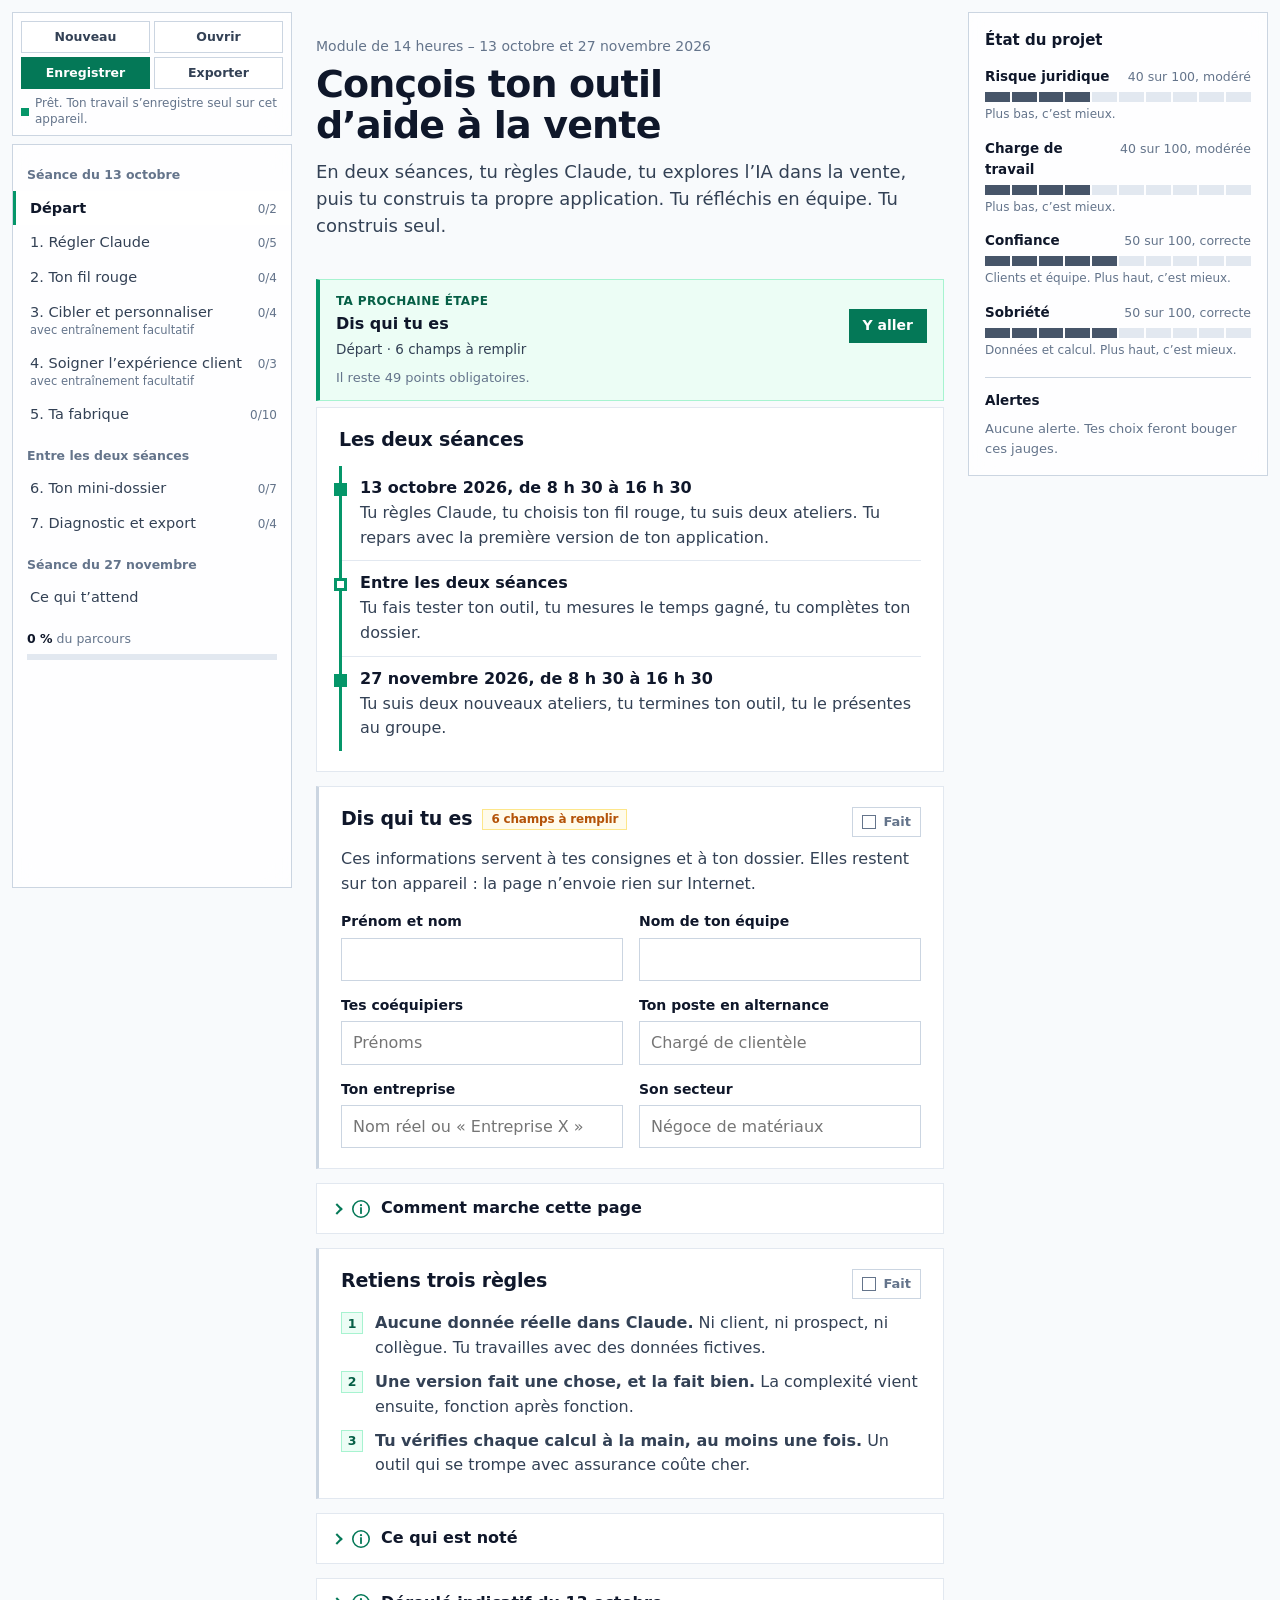
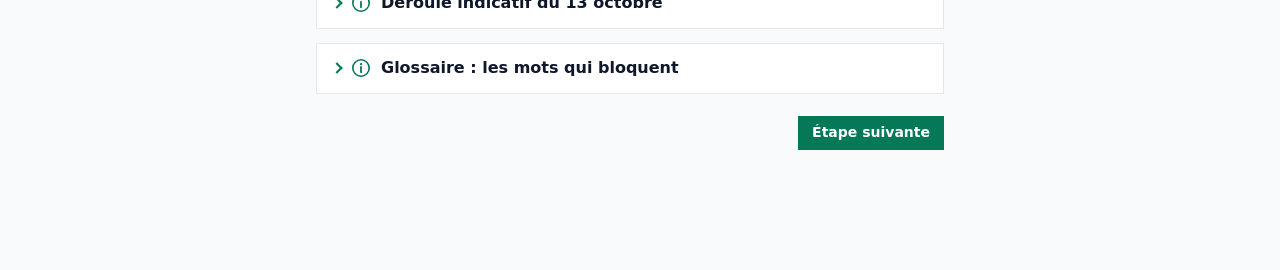
==== commit 5093f54d: "Atelier IA et vente : auto-évaluation avant l'export du PDF Co-Authored-By: Claude Sonnet 5.5 <norep" ====
--- a/atelier-ia-vente/index.html
+++ b/atelier-ia-vente/index.html
@@ -1678,6 +1678,27 @@
   </div>`;
 }
 
+/* Auto-évaluation avant l'export : niveaux sans chiffre, rien n'est compté dans la progression */
+const CRITERES_AE = [
+  ['ae1', `L'outil est clair et borné`, `Problème, utilisateur, données, résultat et « ce que l'outil ne fait pas » sont précis.`, 'fabrique'],
+  ['ae2', `L'outil est testé`, `Trois tests faits, un calcul vérifié à la main, un retour d'usage de deux personnes.`, 'dossier'],
+  ['ae3', `Le gain est chiffré avec prudence`, `Temps avant et après, hypothèse basse, délai de retour sur investissement.`, 'dossier'],
+  ['ae4', `L'éthique et le cadre légal sont traités`, `Risques identifiés, source citée, aucune donnée réelle dans Claude.`, 'dossier'],
+  ['ae5', `Les choix sont justifiés`, `Chaque décision importante a sa raison, écrite avec tes mots.`, 'dossier'],
+  ['ae6', `Le dossier est propre et complet`, `Aucun « à compléter », limites et suite indiquées, texte relu.`, 'dossier']
+];
+const NIVEAUX_AE = [['acquis', 'Acquis'], ['renforcer', 'À renforcer'], ['pas', 'Pas encore']];
+function blocAutoEval() {
+  const rep = CRITERES_AE.map(c => v(c[0]));
+  const n = k => rep.filter(x => x === k).length, faits = rep.filter(Boolean).length;
+  const lignes = CRITERES_AE.map((c, i) => `<div class="qualif" style="margin-top:14px;padding-top:12px;border-top:1px solid var(--trait)">
+    <h3 style="margin-top:0">${c[1]}</h3><p class="note" style="margin-top:4px">${c[2]}</p>
+    <div class="actions" role="radiogroup" aria-label="${esc(c[1])}">${NIVEAUX_AE.map(o => `<button type="button" class="btn${rep[i] === o[0] ? ' ok' : ''}" role="radio" aria-checked="${rep[i] === o[0]}" data-radio="${c[0]}" data-valeur="${o[0]}">${o[1]}</button>`).join('')}</div>
+    ${rep[i] === 'renforcer' || rep[i] === 'pas' ? `<p class="note" style="margin-top:6px"><a href="#${c[3]}">Reprendre cette partie</a></p>` : ''}</div>`).join('');
+  const bilan = faits === 0 ? '' : `<p class="suite"><b>Ton bilan.</b> ${n('acquis')} critère${n('acquis') > 1 ? 's' : ''} acquis, ${n('renforcer')} à renforcer, ${n('pas')} pas encore${faits < CRITERES_AE.length ? ` (${CRITERES_AE.length - faits} sans réponse)` : ''}.</p>`;
+  return `<p>Avant d'exporter, relis ton dossier avec ces six critères. Réponds honnêtement : c'est un repère pour toi, pas une note. Ton formateur applique son propre barème.</p>` + lignes + bilan;
+}
+
 const CHAPITRES = [
 /* ── Départ ── */
 { id: 'depart', nav: 'Départ', groupe: 0, seance: `Module de 14 heures – ${S1} et ${S2L}`,
@@ -1873,7 +1894,14 @@
       ${champ('cc_probleme', `Problème à résoudre`, { type: 'zone', large: true, requis: true, sansMention: true, ex: `Aujourd'hui, les commerciaux perdent une heure par jour à choisir qui relancer.` })}
       ${champ('cc_entrees', `Données en entrée`, { type: 'zone', requis: true, sansMention: true, ex: `Liste des devis : date, montant, étape, dernier contact` })}
       ${champ('cc_resultat', `Résultat attendu`, { type: 'zone', requis: true, sansMention: true, ex: `Les dix devis à relancer aujourd'hui, classés, avec la raison` })}
-      ${champ('cc_regles', `Règles de calcul`, { type: 'zone', large: true, requis: true, sansMention: true, ex: `Score = montant × probabilité de l'étape, moins 5 points par semaine sans contact.` })}
+      ${champ('cc_regles', `Règles de calcul`, { type: 'zone', large: true, requis: true, sansMention: true, ex: `Score = montant × probabilité de l'étape, moins 5 points par semaine sans contact.` })}</div>
+      ${aide(`Règles de calcul : que mettre dans ce champ ?`, `<p>Tu ne calcules rien toi-même. Tu expliques en français comment l'outil passe des données au résultat. Claude écrira le code.</p>
+        <p>Réponds à trois questions :</p>`
+        + tirets([`Quelles colonnes l'outil utilise-t-il ?`, `Quelle formule ou quel seuil applique-t-il ?`, `Dans quel ordre classe-t-il le résultat ?`])
+        + `<p><b>Exemples.</b> « Un devis est à relancer s'il n'a pas de réponse depuis plus de 10 jours. Classer du plus gros montant au plus petit. » Ou : « Score = montant × probabilité de l'étape. »</p>
+        <p><b>Pas de calcul ?</b> Écris « Aucun calcul : l'outil trie par date. » Un champ vide compte comme non rempli.</p>
+        <p><b>Tu ne sais pas encore ?</b> Propose une première règle, même approximative, et ajoute « à valider ». Tu la vérifieras à la main sur trois lignes.</p>`, 'aide_regles_calcul')}
+      <div class="champs">
       ${champ('cc_hors', `Ce que l'outil ne fait pas`, { type: 'zone', requis: true, sansMention: true, ex: `Il n'envoie aucun message. Il ne modifie pas le fichier d'origine.` })}
       ${champ('cc_humain', `Place de l'humain`, { type: 'zone', requis: true, sansMention: true, ex: `Le commercial valide la liste et peut écarter un devis.` })}</div>
       <div class="actions"><button type="button" class="btn" data-action="cahier-md">Télécharger le cahier (.md)</button><button type="button" class="btn" data-action="cahier-effacer">Effacer tous les champs</button></div>
@@ -1955,6 +1983,7 @@
     + bloc(`Ce qui manque à ton dossier`, M.liste.length ? `<p>Ton dossier est rempli à ${M.taux} %. Voici où il reste du travail :</p><ul class="tirets">${CHAPITRES.filter(c => M.parChapitre[c.id]).map(c => `<li><a href="#${c.id}">${c.nav.replace(/^\d\. /, '')}</a> : ${M.parChapitre[c.id] === 1 ? 'un élément' : M.parChapitre[c.id] + ' éléments'}</li>`).join('')}</ul>` : `<p>Ton dossier est complet. Relis-le avant de l'exporter.</p>`)
     + etape('dg_fichier', `Enregistre ton fichier de projet`, '', `<p>Ce fichier contient tout ton travail. Il te permet de reprendre le ${S2}, ou sur un autre ordinateur. Garde-le dans ton dossier « Atelier vente » et sur un espace en ligne. Ce n'est pas ton rendu : le rendu, c'est le PDF de l'étape suivante.</p>
       <div class="actions"><button type="button" class="btn plein" data-action="enregistrer">Enregistrer le fichier de projet</button></div>`)
+    + etape('dg_autoeval', `Auto-évalue ton dossier`, '', blocAutoEval())
     + etape('dg_pdf', `Exporte ton dossier en PDF`, '', pas([`Clique sur « Exporter le dossier ».`, `Dans la fenêtre d'impression, choisis « Enregistrer au format PDF ».`, PAR_MAIL ? `Garde le PDF : tu l'ajouteras à ton e-mail à l'étape suivante.` : `Dépose le fichier sur le LMS, avant la date donnée par ton formateur.`])
       + `<div class="actions"><button type="button" class="btn plein" data-action="exporter">Exporter le dossier</button></div>`)
     + (PAR_MAIL ? etape('dg_envoi', `Envoie ton travail à ton formateur`, '', `<p>Ce bouton ouvre ta messagerie avec un message prêt à partir : adresse, objet et texte sont remplis. Il ne peut pas joindre les fichiers lui-même. Tu ajoutes donc deux pièces jointes : ton PDF et ton fichier de projet.</p>`
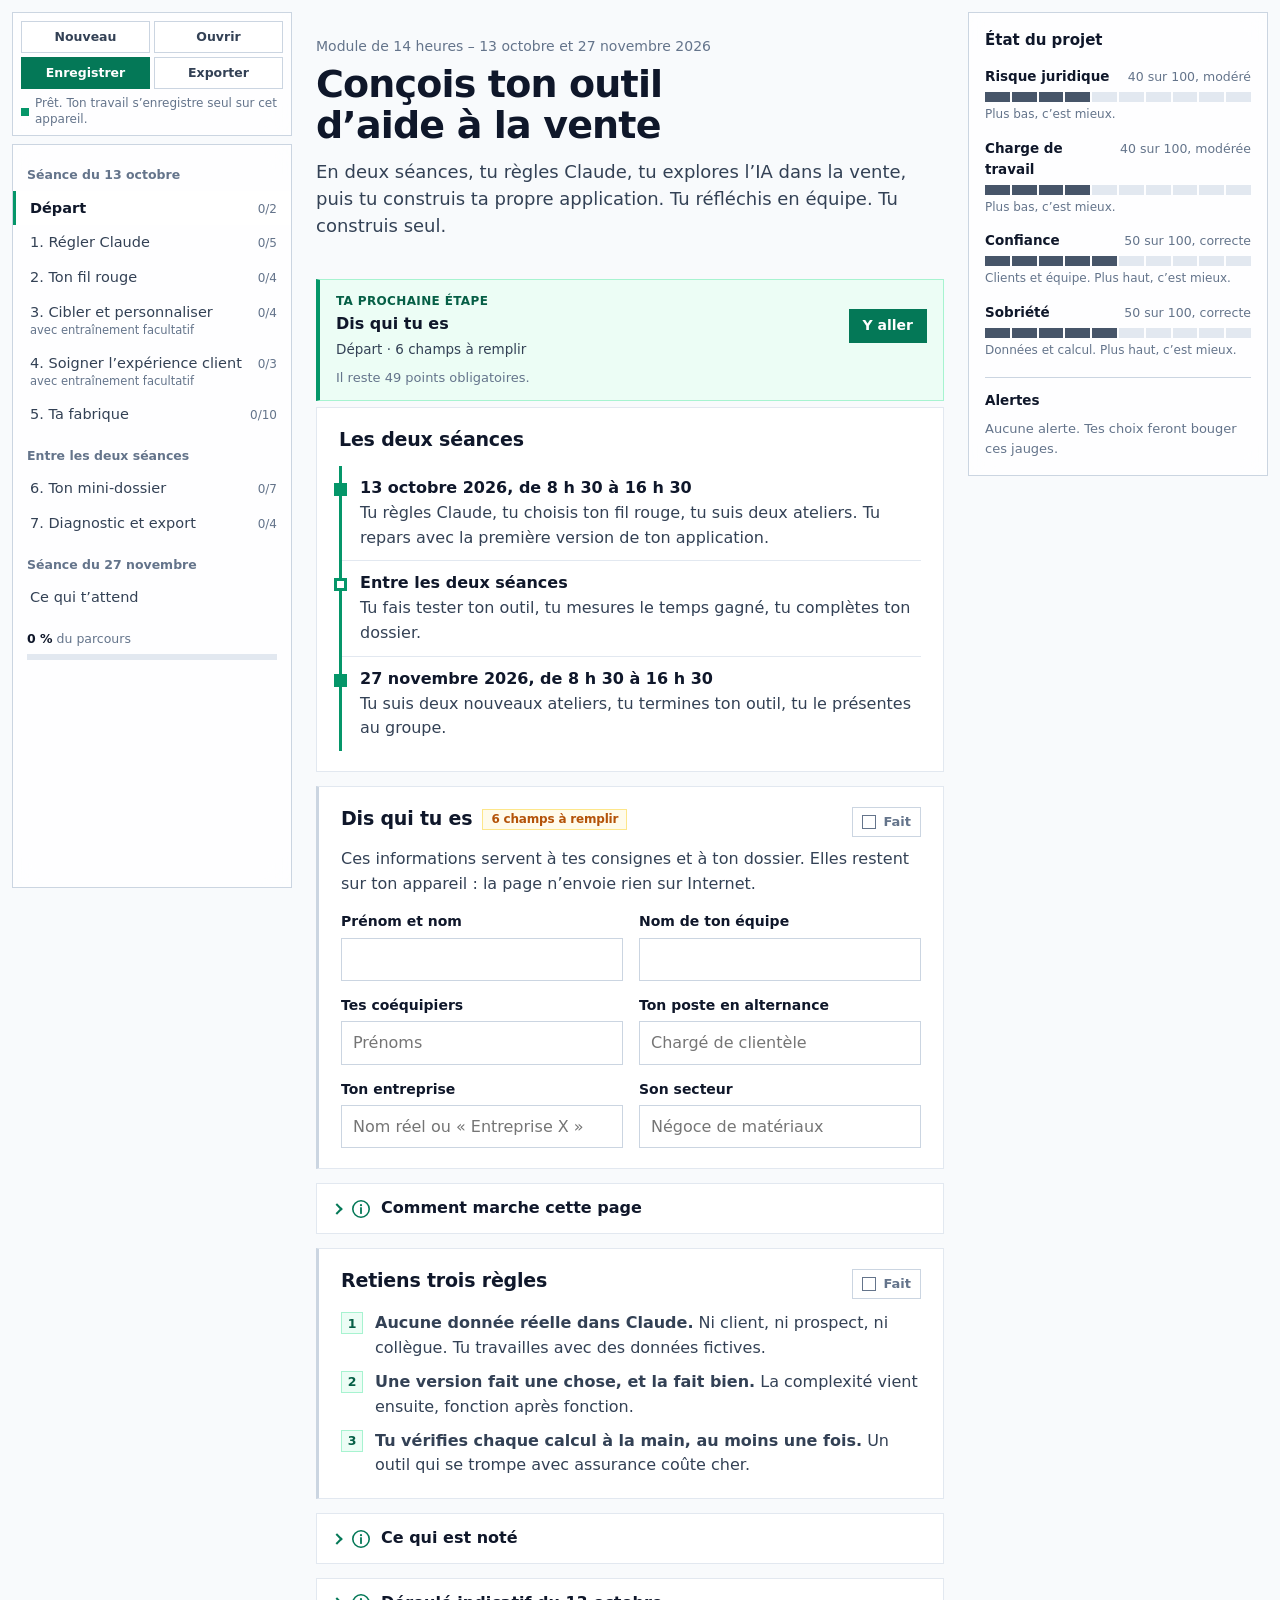
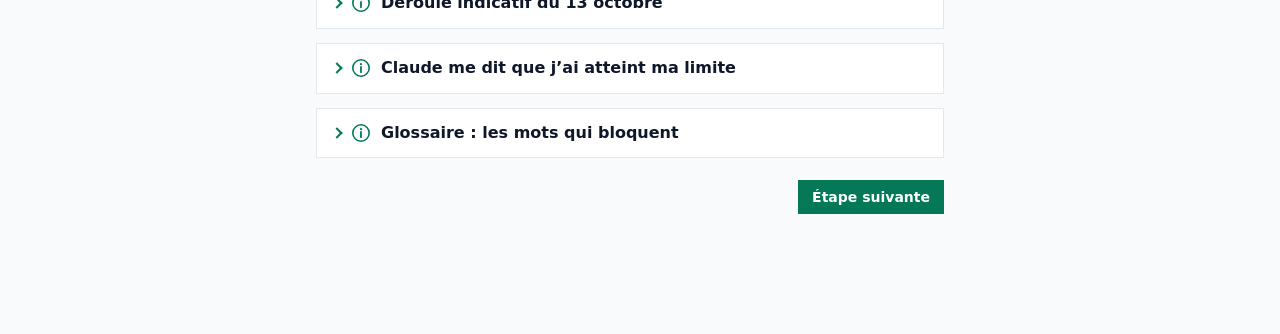
==== commit 0c01be6b: "Atelier IA et vente : aide sur la limite d'usage, mise en page du PDF Co-Authored-By: Claude Sonnet " ====
--- a/atelier-ia-vente/index.html
+++ b/atelier-ia-vente/index.html
@@ -322,6 +322,8 @@
   .dossier h2{break-after:avoid}
   .dossier h3{break-after:avoid}
   .dossier table,.dossier .jg,.dossier dl>*{break-inside:avoid}
+  .dossier tr,.dossier li{break-inside:avoid}
+  .dossier .tt{break-after:avoid}
   .seg i,.dossier th{-webkit-print-color-adjust:exact;print-color-adjust:exact}
 }
 
@@ -331,6 +333,8 @@
 .depot:hover,.depot:focus-visible,.depot.survol{border-color:var(--accent);background:#D1FAE5;outline:none}
 .depot-resultat{margin-top:12px}
 .depot-bilan{margin:0 0 8px}
+.depot-resultat h3{margin:18px 0 6px}
+.desc-depot{margin:8px 0 10px;padding:12px 14px;border:1px solid var(--trait);background:#F8FAFC;font-size:14.5px;line-height:1.55;white-space:pre-wrap}
 .alerte-depot{margin:8px 0;padding:9px 12px;border:1px solid var(--ambre-trait);background:var(--ambre-pale);color:var(--ambre);font-weight:600;font-size:14px}
 #depose{position:fixed;inset:0;z-index:70;display:flex;align-items:center;justify-content:center;background:rgba(248,250,252,.78);-webkit-backdrop-filter:blur(4px);backdrop-filter:blur(4px);pointer-events:none}
 #depose[hidden]{display:none}
@@ -1314,9 +1318,58 @@
       const debut = e.local + 30 + vue.getUint16(e.local + 26, true) + vue.getUint16(e.local + 28, true);
       const brut = o.subarray(debut, debut + e.taille);
       if (e.methode === 0) return dec.decode(brut);
-      if (e.methode !== 8 || typeof DecompressionStream === 'undefined') throw erreur('Ce navigateur ne sait pas décompresser le fichier. Utilise un navigateur récent ou un export CSV.');
-      const flux = new Blob([brut]).stream().pipeThrough(new DecompressionStream('deflate-raw'));
-      return dec.decode(await new Response(flux).arrayBuffer());
+      if (e.methode !== 8) throw erreur('Ce classeur utilise une compression non prise en charge. Enregistre-le en CSV.');
+      if (typeof DecompressionStream !== 'undefined') {
+        try {
+          const flux = new Blob([brut]).stream().pipeThrough(new DecompressionStream('deflate-raw'));
+          return dec.decode(await new Response(flux).arrayBuffer());
+        } catch (x) { /* navigateur sans « deflate-raw » : on décompresse à la main */ }
+      }
+      try { return dec.decode(inflate(brut)); } catch (x) { throw erreur('Ce fichier ne peut pas être décompressé. Enregistre-le en CSV.'); }
+    }
+    /* Décompression « deflate » sans bibliothèque, pour les navigateurs qui ne savent pas le faire seuls */
+    function inflate(data) {
+      let p = 0, b = 0, n = 0, out = new Uint8Array(Math.max(1024, data.length * 4)), o = 0;
+      const place = k => { if (o + k > out.length) { const t = new Uint8Array(Math.max(out.length * 2, o + k)); t.set(out); out = t; } };
+      const bits = k => { while (n < k) { if (p >= data.length) throw new Error('fin'); b |= data[p++] << n; n += 8; } const r = b & ((1 << k) - 1); b >>>= k; n -= k; return r; };
+      const table = lens => { const count = new Uint16Array(16), symbol = new Uint16Array(lens.length), offs = new Uint16Array(16); for (const l of lens) count[l]++; count[0] = 0; for (let i = 1; i < 15; i++) offs[i + 1] = offs[i] + count[i]; lens.forEach((l, s) => { if (l) symbol[offs[l]++] = s; }); return { count, symbol }; };
+      const lire1 = h => { let code = 0, first = 0, index = 0; for (let len = 1; len < 16; len++) { code |= bits(1); const c = h.count[len]; if (code - c < first) return h.symbol[index + (code - first)]; index += c; first += c; first <<= 1; code <<= 1; } throw new Error('code'); };
+      const LB = [3, 4, 5, 6, 7, 8, 9, 10, 11, 13, 15, 17, 19, 23, 27, 31, 35, 43, 51, 59, 67, 83, 99, 115, 131, 163, 195, 227, 258], LE = [0, 0, 0, 0, 0, 0, 0, 0, 1, 1, 1, 1, 2, 2, 2, 2, 3, 3, 3, 3, 4, 4, 4, 4, 5, 5, 5, 5, 0];
+      const DB = [1, 2, 3, 4, 5, 7, 9, 13, 17, 25, 33, 49, 65, 97, 129, 193, 257, 385, 513, 769, 1025, 1537, 2049, 3073, 4097, 6145, 8193, 12289, 16385, 24577], DE = [0, 0, 0, 0, 1, 1, 2, 2, 3, 3, 4, 4, 5, 5, 6, 6, 7, 7, 8, 8, 9, 9, 10, 10, 11, 11, 12, 12, 13, 13];
+      let fixe = null;
+      for (let dernier = 0; !dernier;) {
+        dernier = bits(1); const type = bits(2);
+        if (type === 0) {
+          b = 0; n = 0; const l = data[p] | (data[p + 1] << 8); p += 4; place(l); out.set(data.subarray(p, p + l), o); o += l; p += l;
+        } else if (type === 1 || type === 2) {
+          let lit, dis;
+          if (type === 1) {
+            if (!fixe) { const l = []; for (let i = 0; i < 288; i++) l.push(i < 144 ? 8 : i < 256 ? 9 : i < 280 ? 7 : 8); fixe = [table(l), table(new Array(30).fill(5))]; }
+            lit = fixe[0]; dis = fixe[1];
+          } else {
+            const nl = bits(5) + 257, nd = bits(5) + 1, nc = bits(4) + 4, ordre = [16, 17, 18, 0, 8, 7, 9, 6, 10, 5, 11, 4, 12, 3, 13, 2, 14, 1, 15], lc = new Array(19).fill(0);
+            for (let i = 0; i < nc; i++) lc[ordre[i]] = bits(3);
+            const hc = table(lc), lens = [];
+            while (lens.length < nl + nd) {
+              const s = lire1(hc);
+              if (s < 16) lens.push(s);
+              else { let rep, val = 0; if (s === 16) { val = lens[lens.length - 1]; rep = 3 + bits(2); } else if (s === 17) rep = 3 + bits(3); else rep = 11 + bits(7); while (rep--) lens.push(val); }
+            }
+            lit = table(lens.slice(0, nl)); dis = table(lens.slice(nl, nl + nd));
+          }
+          for (;;) {
+            const s = lire1(lit);
+            if (s < 256) { place(1); out[o++] = s; }
+            else if (s === 256) break;
+            else {
+              const i = s - 257, long = LB[i] + bits(LE[i]), j = lire1(dis), dist = DB[j] + bits(DE[j]);
+              if (dist > o) throw new Error('distance'); place(long);
+              for (let k = 0; k < long; k++) { out[o] = out[o - dist]; o++; }
+            }
+          }
+        } else throw new Error('type');
+      }
+      return out.subarray(0, o);
     }
     const entite = t => t.replace(/&#x([0-9a-f]+);/gi, (m, h) => String.fromCodePoint(parseInt(h, 16))).replace(/&#(\d+);/g, (m, d) => String.fromCodePoint(+d))
       .replace(/&lt;/g, '<').replace(/&gt;/g, '>').replace(/&quot;/g, '"').replace(/&apos;/g, '\'').replace(/&amp;/g, '&');
@@ -1636,6 +1689,12 @@
     <h3>Tu as perdu ton travail sur cette page</h3>
     <p>Cherche le fichier de projet dans tes téléchargements : son nom commence par « atelier-ia-vente » et finit par .json. Clique sur « Ouvrir », ou glisse-le sur la page. Si tu as cliqué sur « Nouveau », la page « Départ » propose « Récupérer ce projet ». Sans fichier ni copie sur l'appareil, le travail saisi ne revient pas.</p>
     <p class="note">Rien ne marche ? Fais une capture de ton écran et montre-la à ton formateur.</p>`);
+}
+function aideLimite() {
+  return aide(`Claude me dit que j'ai atteint ma limite`, `<p>Les comptes gratuits ont une limite d'usage par session. Elle se remet à zéro toutes les cinq heures. Le nombre de messages possibles varie selon l'affluence.</p>
+    <p>Claude t'indique quand tu pourras reprendre. En attendant, ton travail n'est pas perdu.</p>`
+    + pas([`Enregistre ton fichier de projet, avec le bouton « Enregistrer ».`, `Note où tu en étais : la consigne collée et la réponse attendue.`, `Avance sur ce qui ne demande pas Claude : tes choix, ton cahier de commande, tes tests faits à la main, ton dossier.`, `Reprends quand la limite est levée, là où tu t'étais arrêté.`])
+    + `<p class="note">Pour consommer moins : regroupe tes demandes en un seul message, évite de recoller un long texte, et ouvre une nouvelle conversation par tâche. Un abonnement payant donne plus d'usage, mais ce n'est pas nécessaire pour cet atelier.</p>`, 'aide_limite');
 }
 function aideGlossaire() {
   const t = [
@@ -1740,14 +1799,14 @@
         ['8 h 30', 'Départ et constitution des équipes'], ['9 h 00', 'Régler Claude'], ['9 h 45', 'Ton fil rouge'],
         ['10 h 45', 'Atelier « Cibler et personnaliser »'], ['13 h 00', 'Atelier « Soigner l\'expérience client »'],
         ['14 h 15', 'Ta fabrique : première version'], ['16 h 00', 'État du projet et enregistrement du fichier']]))
-    + aideGlossaire()
+    + aideLimite() + aideGlossaire()
 },
 
 /* ── 1. Régler Claude ── */
 { id: 'claude', nav: '1. Régler Claude', groupe: 0, seance: `Séance du ${S1} – 45 min`,
   titre: `Règle Claude avant de lui parler`,
   chapo: `Claude travaille mieux quand il sait qui tu es et comment tu veux travailler. Tu règles deux niveaux : tes préférences personnelles, puis les instructions de ton projet.`,
-  rendu: () => aideEcran() + etape('c_compte', `Ouvre Claude`, '5 min', `<p>Va sur <a href="https://claude.ai" target="_blank" rel="noopener">claude.ai</a> et connecte-toi. La formule gratuite permet de suivre le module. Elle limite le nombre de messages : chaque message compte.</p>
+  rendu: () => aideEcran() + aideLimite() + etape('c_compte', `Ouvre Claude`, '5 min', `<p>Va sur <a href="https://claude.ai" target="_blank" rel="noopener">claude.ai</a> et connecte-toi. La formule gratuite permet de suivre le module. Elle limite le nombre de messages : chaque message compte.</p>
       <h3>Formule gratuite : fais durer tes messages</h3>` + tirets([
         `regroupe tes demandes dans un seul message`, `donne tout le contexte dès le début`,
         `range tes textes dans ton projet, pour ne pas les recoller`, `ouvre une nouvelle conversation quand la précédente devient longue`,
@@ -1821,7 +1880,7 @@
         `trois choix justifiés : comptes, qualification, offre`, `une scène d'appel d'offres`, `ce que tu retiens pour ton application`])
       + `<p>Le dernier point relie l'atelier à ton projet : dis ce que tu reprends, et ce que tu changes.</p>
       <h3>Ce qui est facultatif</h3><p>La segmentation, la vérification, le « Segmenteur » et les messages sont de l'entraînement. Ils t'aident à mieux décider, mais le dossier ne les exige pas.</p>`)
-    + aideGlossaire()
+    + aideLimite() + aideGlossaire()
     + partie(false, `Partie 1 : entraînement`, `Ces exercices t'apprennent les gestes. Si tu les maîtrises déjà, saute-les et passe à la partie 2. Ils ne comptent pas dans le taux de remplissage du dossier.`)
     + aide(`Ce que l'IA fait bien, ce qu'elle fait mal`, `<p>Elle fait bien trois choses :</p>` + tirets([
         `segmenter : regrouper des clients qui se ressemblent`, `personnaliser : adapter un message à un segment`, `lire des avis : classer des textes par thème et par ton`])
@@ -1854,7 +1913,7 @@
 { id: 'atelier2', nav: '4. Soigner l\'expérience client', groupe: 0, seance: `Séance du ${S1} – atelier de 75 min`,
   titre: `Soigne l'expérience client`,
   chapo: `Un client mécontent veut une réponse rapide et juste, et une personne quand il la demande. Tu vas voir où l'IA aide, et où elle abîme la relation.`,
-  rendu: C => aideGlossaire() + partie(false, `Partie 1 : entraînement`, `Ces exercices t'apprennent à mesurer l'erreur de l'IA sur des messages de clients. Si tu les maîtrises déjà, saute-les et passe à la partie 2.`)
+  rendu: C => aideLimite() + aideGlossaire() + partie(false, `Partie 1 : entraînement`, `Ces exercices t'apprennent à mesurer l'erreur de l'IA sur des messages de clients. Si tu les maîtrises déjà, saute-les et passe à la partie 2.`)
     + etape('a2_jeu', `Récupère tes messages de clients`, '5 min', `<p>Ces 24 messages sont fictifs. Certains sont ironiques. D'autres contiennent une donnée personnelle ou une situation sensible.</p>` + jeu('messages'))
     + etape('a2_classer', `Fais classer les messages`, '15 min', consigne('a2_classer', `Consigne de classement`))
     + etape('a2_mesure', `Mesure l'erreur de l'IA`, '15 min', `<p>Relis huit messages au moins. Pour chacun, décide du ton et de l'urgence avant de lire la réponse de Claude.</p>
@@ -1906,7 +1965,7 @@
       ${champ('cc_humain', `Place de l'humain`, { type: 'zone', requis: true, sansMention: true, ex: `Le commercial valide la liste et peut écarter un devis.` })}</div>
       <div class="actions"><button type="button" class="btn" data-action="cahier-md">Télécharger le cahier (.md)</button><button type="button" class="btn" data-action="cahier-effacer">Effacer tous les champs</button></div>
       <p class="note">Ajoute ce fichier aux fichiers de ton projet Claude : il reste disponible dans toutes tes conversations du projet. Après une modification du cahier, télécharge-le de nouveau et remplace l'ancien.</p>`)
-    + bloc(`Teste un fichier de données`, `<p>Ton outil lira peut-être un fichier Excel ou CSV, comme une base de fournisseurs ou de clients. Glisse un fichier ici pour voir ce que ton outil recevra : colonnes, lignes, cellules vides. Le fichier reste sur ton appareil et n'est pas enregistré dans ton projet.</p>
+    + bloc(`Teste un fichier de données`, `<p>Ton outil lira peut-être un fichier Excel ou CSV, comme une base de fournisseurs ou de clients. Glisse un fichier ici. Tu obtiens ce que ton outil recevra, les défauts à prévoir et une description à coller dans ton cahier. Le fichier reste sur ton appareil et n'est pas enregistré dans ton projet.</p>
       <div class="depot" tabindex="0" role="button" aria-label="Zone de dépôt : glisse un fichier Excel ou CSV, ou appuie sur Entrée pour en choisir un" data-action="choisir-donnees">
         <b>Glisse un fichier .xlsx ou .csv ici</b><span>ou clique pour le choisir</span></div>
       <div class="depot-resultat" aria-live="polite"></div>
@@ -1914,7 +1973,7 @@
     + decision('perimetre') + decision('technique') + decision('prevision')
     + etape('fab_cadrage', `Cadre le projet avec Claude`, '10 min', consigne('cadrage', `Consigne de cadrage`)
       + `<div class="champs">${champ('cc_corrections', `Tes corrections au plan de Claude`, { type: 'zone', large: true, aide: `Elles s'ajoutent à la consigne suivante.` })}</div>`)
-    + aideEcran()
+    + aideEcran() + aideLimite()
     + etape('fab_construire', `Fais construire la version 1`, '20 min', `<div class="coches">${coche('cc_depot', `Mon outil lit un fichier Excel ou CSV que je glisse dans une zone de dépôt`, false)}</div>` + consigne('construction', `Consigne de construction`) + schema('artefact')
       + pas([`Teste l'outil dans l'aperçu.`, `Télécharge le fichier, ou copie le code.`, `Range le fichier dans un dossier « Atelier vente » sur ton ordinateur.`, `Ouvre-le d'un double-clic : il s'affiche dans ton navigateur.`])
       + `<p class="note">Pas d'aperçu ? Ouvre « Paramètres », puis « Capacités », et active l'exécution de code et la création de fichiers. Sinon, demande le code complet dans un seul bloc. Colle-le dans un fichier texte et enregistre-le avec l'extension .html.</p>`)
@@ -1941,7 +2000,7 @@
   chapo: `Ton dossier répond à une question : cet outil vaut-il la peine ? Tu le complètes entre les deux séances, avec de vrais retours et de vrais chiffres.`,
   rendu: C => bloc(`Ce que le dossier doit montrer`, tirets([`ce que l'outil fait, et pour qui`, `ce que disent ceux qui l'ont essayé`, `ce qu'il rapporte, chiffres à l'appui`, `ce qu'il risque : éthique et cadre légal`, `ce que tu ferais ensuite`])
       + `<p>Les parties « contexte », « application » et « tests » se remplissent seules, à partir des étapes précédentes.</p>`)
-    + aideGlossaire()
+    + aideLimite() + aideGlossaire()
     + etape('do_retours', `Retour d'usage : fais tester ton outil`, '', `<p>Fais essayer ton outil par deux personnes : un coéquipier, puis ton tuteur ou un collègue. Regarde-les faire sans les aider.</p>`
       + [1, 2].map(n => `<h3>Testeur ${n}</h3><div class="champs">${champ('r' + n + '_qui', `Son rôle, sans son nom`, { requis: true, sansMention: true, ex: n === 1 ? 'Coéquipier' : 'Tuteur, responsable commercial' })}
         ${champ('r' + n + '_note', `Utilité, de 1 à 5`, { type: 'liste', options: [['1', '1 – inutile'], ['2', '2'], ['3', '3 – utile parfois'], ['4', '4'], ['5', '5 – je l\'utiliserais demain']], requis: true, sansMention: true })}
@@ -2148,7 +2207,7 @@
     <h2>9. Mes choix et leurs justifications</h2><table><tr><th>Question</th><th>Mon choix</th><th>Ma justification</th></tr>${choix}</table>
     ${scenes ? `<h3>Les scènes rencontrées</h3><table><tr><th>Scène</th><th>Situation</th><th>Ma réponse</th></tr>${scenes}</table>` : ''}
     <h2>10. État du projet et diagnostic</h2><div class="jauges">${jauges}</div><h3>${D.titre}</h3>${D.phrases.map(p => `<p>${p}</p>`).join('')}
-    ${D.alertes.length ? `<h3>Alertes</h3><ul>${D.alertes.map(a => `<li>${a}</li>`).join('')}</ul>` : ''}<h3>Plan d'action, en trois temps</h3>${D.temps.map(x => `<p><b>${x.t}</b></p><ul>${x.a.map(a => `<li>${a}</li>`).join('')}</ul>`).join('')}
+    ${D.alertes.length ? `<h3>Alertes</h3><ul>${D.alertes.map(a => `<li>${a}</li>`).join('')}</ul>` : ''}<h3>Plan d'action, en trois temps</h3>${D.temps.map(x => `<p class="tt"><b>${x.t}</b></p><ul>${x.a.map(a => `<li>${a}</li>`).join('')}</ul>`).join('')}
     <h3>La question du jury</h3><p>« ${QUESTIONS_JURY[C.faible]} »</p><p>${t('jury_reponse')}</p>
     <h2>11. Limites et suite</h2>${qr('Ce que l\'outil ne sait pas faire aujourd\'hui', 'l1')}${qr('Avec trois mois de plus', 'l2')}${qr('Ce que ce projet change dans ma vision du métier', 'l3')}
     <h2>Annexes</h2>${qr('Ce que je retiens de l\'atelier « Cibler et personnaliser »', 'a1_retiens')}${qr('Ce que je retiens de l\'atelier « Soigner l\'expérience client »', 'a2_retiens')}
@@ -2382,18 +2441,20 @@
 const porteFichier = e => !!(e.dataTransfer && Array.prototype.indexOf.call(e.dataTransfer.types || [], 'Files') >= 0);
 const dansDepot = e => (e.target && e.target.closest ? e.target.closest('.depot') : null);
 function finDepose() { $('depose').hidden = true; document.querySelectorAll('.depot.survol').forEach(x => x.classList.remove('survol')); }
+let minuteDepose = 0;
 document.addEventListener('dragover', e => {
   if (!porteFichier(e)) return;
-  e.preventDefault();
+  e.preventDefault(); clearTimeout(minuteDepose);
   const z = dansDepot(e);
   document.querySelectorAll('.depot.survol').forEach(x => { if (x !== z) x.classList.remove('survol'); });
   if (z) z.classList.add('survol');
   $('depose').hidden = !!z || !!document.querySelector('dialog[open]');
 });
-document.addEventListener('dragleave', e => { if (!e.relatedTarget) finDepose(); });
+/* Safari ne renseigne pas relatedTarget : on masque après une courte pause sans survol */
+document.addEventListener('dragleave', () => { clearTimeout(minuteDepose); minuteDepose = setTimeout(finDepose, 150); });
 document.addEventListener('drop', e => {
   if (!porteFichier(e)) return;
-  e.preventDefault(); const z = dansDepot(e); finDepose();
+  e.preventDefault(); clearTimeout(minuteDepose); const z = dansDepot(e); finDepose();
   const f = e.dataTransfer.files && e.dataTransfer.files[0]; if (!f) return;
   if (document.querySelector('dialog[open]')) return;
   if (z) return deposerDonnees(f);
@@ -2402,20 +2463,74 @@
   bref('Fichier non reconnu. Pour reprendre ton travail, dépose un fichier de projet .json.');
 });
 const COLONNES_PERSO = /nom|pr[ée]nom|mail|t[ée]l|phone|mobile|iban|adresse|naissance|salaire|sécu|secu/i;
+/* Diagnostic d'un fichier de données : types de colonnes, défauts à prévoir, description à coller dans le cahier */
+const RE_NOMBRE = /^[-+]?(?:\d{1,3}(?:[   ]\d{3})+|\d+)(?:[.,]\d+)?$/;
+const RE_UNITE = /^[-+]?[\d\s  .,]+\s*(?:€|eur|euros|%|k€|kg|h|j)$/i;
+const RE_DATE_ISO = /^\d{4}-\d{2}-\d{2}(?:[T ].*)?$/, RE_DATE_FR = /^\d{1,2}[\/.-]\d{1,2}[\/.-]\d{2,4}$/;
+const RE_DATE_TXT = /^\d{1,2}(?:er)?\s+(?:janv|févr|fevr|mars|avr|mai|juin|juil|août|aout|sept|oct|nov|déc|dec)\w*\.?\s+\d{2,4}$/i;
+const sansAccent = x => String(x).normalize('NFD').replace(/[̀-ͯ]/g, '').toLowerCase().replace(/\s+/g, ' ').trim();
+let DESCRIPTION_DONNEES = '';
+function diagnostiquerDonnees(r, nomFichier) {
+  const n = r.lignes.length, pl = (k, mot) => k + ' ' + mot + (k > 1 ? 's' : '');
+  const colonnes = r.colonnes.map((nom, i) => {
+    const vals = r.lignes.map(l => l[i]), pleins = vals.filter(x => x !== '');
+    const k = { n: 0, u: 0, di: 0, df: 0, dt: 0, t: 0 };
+    pleins.forEach(x => { if (RE_NOMBRE.test(x)) k.n++; else if (RE_UNITE.test(x)) k.u++; else if (RE_DATE_ISO.test(x)) k.di++; else if (RE_DATE_FR.test(x)) k.df++; else if (RE_DATE_TXT.test(x)) k.dt++; else k.t++; });
+    const m = pleins.length || 1, nb_ = k.n + k.u, dates = k.di + k.df + k.dt;
+    const type = !pleins.length ? 'vide' : nb_ / m >= 0.8 ? 'nombre' : dates / m >= 0.8 ? 'date' : (nb_ + dates) / m > 0.3 ? 'mixte' : 'texte';
+    return { nom, i, vals, pleins, k, type, vides: vals.length - pleins.length, exemple: pleins[0] || '' };
+  });
+  const defauts = [], points = [];
+  const ajoute = (court, long, col) => { defauts.push([col || '', court]); points.push(long); };
+  colonnes.forEach(c => {
+    const aj = (court, long) => ajoute(court, long, c.nom);
+    if (c.vides) aj(`${pl(c.vides, 'cellule')} vide${c.vides > 1 ? 's' : ''}`, `<b>${esc(c.nom)}</b> : ${pl(c.vides, 'cellule')} vide${c.vides > 1 ? 's' : ''} sur ${n}. Décide ce que fait l'outil quand la donnée manque.`);
+    const m = c.pleins.length || 1;
+    if ((c.k.n + c.k.u) / m >= 0.6) {
+      if (c.k.u) aj(`unités ou symboles dans les nombres`, `<b>${esc(c.nom)}</b> : des nombres portent une unité ou un symbole, par exemple « ${esc(c.pleins.find(x => RE_UNITE.test(x)))} ». Ils seront lus comme du texte.`);
+      const virg = c.pleins.filter(x => /,\d+$/.test(x) && RE_NOMBRE.test(x)).length, pt = c.pleins.filter(x => /\.\d+$/.test(x) && RE_NOMBRE.test(x)).length;
+      if (virg && pt) aj(`virgule et point mélangés`, `<b>${esc(c.nom)}</b> : la virgule et le point servent tous deux de séparateur décimal. Un calcul peut se tromper d'un facteur dix ou mille.`);
+      if (c.k.t) aj(`${c.k.t > 1 ? c.k.t + ' valeurs ne sont pas des nombres' : '1 valeur n\'est pas un nombre'}`, `<b>${esc(c.nom)}</b> : ${c.k.t > 1 ? c.k.t + ' valeurs ne sont pas des nombres' : '1 valeur n\'est pas un nombre'}, par exemple « ${esc(c.pleins.find(x => !RE_NOMBRE.test(x) && !RE_UNITE.test(x)))} ».`);
+    }
+    const formats = [c.k.di, c.k.df, c.k.dt].filter(x => x > 0).length;
+    if ((c.k.di + c.k.df + c.k.dt) / m >= 0.6 && (formats > 1 || c.k.t)) aj(`formats de date mélangés`, `<b>${esc(c.nom)}</b> : les dates n'ont pas toutes le même format${c.k.t ? ' ou ne sont pas des dates' : ''}. Le tri par date sera faux.`);
+    if (c.type === 'texte' && c.pleins.length >= 5) {
+      const g = {}; c.pleins.forEach(x => { (g[sansAccent(x)] = g[sansAccent(x)] || new Set()).add(x); });
+      const dbl = Object.keys(g).filter(k => g[k].size > 1);
+      if (dbl.length && Object.keys(g).length <= 60) aj(`écritures variables`, `<b>${esc(c.nom)}</b> : une même valeur est écrite de plusieurs façons, par exemple « ${esc(Array.from(g[dbl[0]]).slice(0, 2).join(' » et « '))} ». L'outil les comptera comme deux valeurs.`);
+    }
+  });
+  const freq = {}; r.lignes.forEach(l => { const k = l.join('\u0001'); freq[k] = (freq[k] || 0) + 1; });
+  const doubles = Object.keys(freq).reduce((s, k) => s + freq[k] - 1, 0);
+  if (doubles) ajoute(`${pl(doubles, 'ligne')} en double`, `${pl(doubles, 'ligne')} en double, identique${doubles > 1 ? 's' : ''} à une autre. Les doublons gonflent les totaux.`);
+  const c0 = colonnes[0];
+  if (c0 && c0.pleins.length) { const dist = new Set(c0.pleins).size; if (dist < c0.pleins.length && dist >= 0.7 * c0.pleins.length) ajoute(`valeurs répétées`, `<b>${esc(c0.nom)}</b> : ${pl(c0.pleins.length - dist, 'valeur')} répétée${c0.pleins.length - dist > 1 ? 's' : ''} dans la première colonne. Si c'est un identifiant, il devrait être unique.`, c0.nom); }
+  const perso = r.colonnes.filter(x => COLONNES_PERSO.test(x));
+  const lib = { nombre: 'nombre', date: 'date', texte: 'texte', mixte: 'types mélangés', vide: 'vide' };
+  const liste = colonnes.slice(0, 12).map(c => `${c.nom} (${lib[c.type]})`).join(', ') + (colonnes.length > 12 ? ` et ${colonnes.length - 12} autres` : '');
+  const parCol = {}, ordreCol = []; defauts.forEach(d => { if (!parCol[d[0]]) { parCol[d[0]] = []; ordreCol.push(d[0]); } parCol[d[0]].push(d[1]); });
+  const groupes = ordreCol.map(k => (k ? k + ' (' : '') + parCol[k].join(', ') + (k ? ')' : ''));
+  const desc = typo(`Fichier « ${nomFichier} » (${r.format === 'Excel' ? 'Excel, première feuille' : 'CSV'}) : ${pl(n, 'ligne')} de données, ${pl(colonnes.length, 'colonne')}. Colonnes : ${liste}. `
+    + (defauts.length ? `Défauts à prévoir : ${groupes.join(' ; ')}.` : `Aucun défaut repéré à l'ouverture.`) + ` Le fichier doit être fictif ou anonymisé.`);
+  return { colonnes, points, perso, desc, lib };
+}
 async function deposerDonnees(f) {
   const z = document.querySelector('.depot-resultat'); if (!z) return;
   z.innerHTML = '<p class="note">Lecture du fichier…</p>';
   try {
     const r = await lireTableur(f), n = r.lignes.length, c = r.colonnes.length;
-    const vides = r.lignes.reduce((s, l) => s + l.filter(x => x === '').length, 0);
+    const D = diagnostiquerDonnees(r, f.name); DESCRIPTION_DONNEES = D.desc;
     const pl = (k, mot) => k + ' ' + mot + (k > 1 ? 's' : '');
-    const perso = r.colonnes.filter(x => COLONNES_PERSO.test(x));
     const apercu = r.lignes.slice(0, 5);
-    z.innerHTML = `<p class="depot-bilan"><b>${esc(f.name)}</b> : ${r.format}, ${pl(n, 'ligne')} de données, ${pl(c, 'colonne')}, ${pl(vides, 'cellule')} vide${vides > 1 ? 's' : ''}.</p>`
-      + (perso.length ? `<p class="alerte-depot">${esc(typo('À vérifier : ' + (perso.length > 1 ? 'ces colonnes peuvent contenir' : 'cette colonne peut contenir') + ' des données personnelles (' + perso.join(', ') + '). Ne donne pas ce fichier à Claude tel quel : anonymise-le ou travaille sur un fichier fictif.'))}</p>` : '')
-      + (vides ? `<p class="note">${esc(typo('Les cellules vides faussent les calculs : décide ce que fait ton outil quand une donnée manque.'))}</p>` : '')
-      + `<div class="defile"><table class="tab donnees"><thead><tr>${r.colonnes.map(h => `<th>${esc(h)}</th>`).join('')}</tr></thead><tbody>${apercu.map(l => `<tr>${l.map(x => `<td>${esc(x)}</td>`).join('')}</tr>`).join('')}</tbody></table></div>`
-      + `<p class="note">${esc(typo('Aperçu : ' + apercu.length + ' ligne' + (apercu.length > 1 ? 's' : '') + ' sur ' + n + '.' + (r.format === 'Excel' ? ' Un fichier Excel est lu sur sa première feuille. Les dates arrivent au format AAAA-MM-JJ.' : '')))}</p>`;
+    z.innerHTML = `<p class="depot-bilan"><b>${esc(f.name)}</b> : ${r.format}, ${pl(n, 'ligne')} de données, ${pl(c, 'colonne')}.</p>`
+      + (D.perso.length ? `<p class="alerte-depot">${esc(typo('À vérifier : ' + (D.perso.length > 1 ? 'ces colonnes peuvent contenir' : 'cette colonne peut contenir') + ' des données personnelles (' + D.perso.join(', ') + '). Ne donne pas ce fichier à Claude tel quel : anonymise-le ou travaille sur un fichier fictif.'))}</p>` : '')
+      + `<h3>Ce que ton outil recevra</h3><div class="defile"><table class="tab donnees"><thead><tr><th>Colonne</th><th>Type</th><th>Cellules vides</th><th>Exemple</th></tr></thead><tbody>${D.colonnes.map(x => `<tr><td>${esc(x.nom)}</td><td>${D.lib[x.type]}</td><td>${x.vides}</td><td>${esc(x.exemple)}</td></tr>`).join('')}</tbody></table></div>`
+      + `<div class="defile" style="margin-top:10px"><table class="tab donnees"><thead><tr>${r.colonnes.map(h => `<th>${esc(h)}</th>`).join('')}</tr></thead><tbody>${apercu.map(l => `<tr>${l.map(x => `<td>${esc(x)}</td>`).join('')}</tr>`).join('')}</tbody></table></div>`
+      + `<p class="note">${esc(typo('Aperçu : ' + apercu.length + ' ligne' + (apercu.length > 1 ? 's' : '') + ' sur ' + n + '.' + (r.format === 'Excel' ? ' Un fichier Excel est lu sur sa première feuille. Les dates arrivent au format AAAA-MM-JJ.' : '')))}</p>`
+      + `<h3>Les points d'attention</h3>` + (D.points.length ? `<ul class="tirets">${D.points.map(x => `<li>${x}</li>`).join('')}</ul>` : `<p>Rien d'anormal repéré. Vérifie quand même trois lignes à la main.</p>`)
+      + `<h3>Ta description, prête à coller</h3><p class="note">Colle-la dans « Données en entrée » du cahier de commande, puis corrige ce qui est faux. Elle ne s'écrit jamais toute seule dans ton cahier.</p><p class="desc-depot">${esc(D.desc)}</p>`
+      + `<div class="actions"><button type="button" class="btn plein" data-copier-desc>Copier la description</button><button type="button" class="btn" data-aller-ch="fabrique" data-aller-ancre='[data-champ="cc_entrees"]'>Aller au champ « Données en entrée »</button></div>`;
+    typoNoeuds(z);
   } catch (e) {
     z.innerHTML = `<p class="alerte-depot">${esc(typo(e && e.lisible ? e.message : 'Ce fichier ne peut pas être lu. Essaie de l\'enregistrer en CSV depuis Excel.'))}</p>`;
   }
@@ -2532,6 +2647,7 @@
     const r = document.querySelector('[data-radio="' + c + '"][data-valeur="' + val + '"]'); if (r) r.focus({ preventScroll: true });
     return;
   }
+  if (b.hasAttribute('data-copier-desc')) return copier(DESCRIPTION_DONNEES, 'Description copiée. Colle-la dans « Données en entrée ».');
   if (b.hasAttribute('data-retirer-idee')) return retirerIdee();
   if (b.hasAttribute('data-idee')) return choisirIdee(b.getAttribute('data-idee'));
 });
